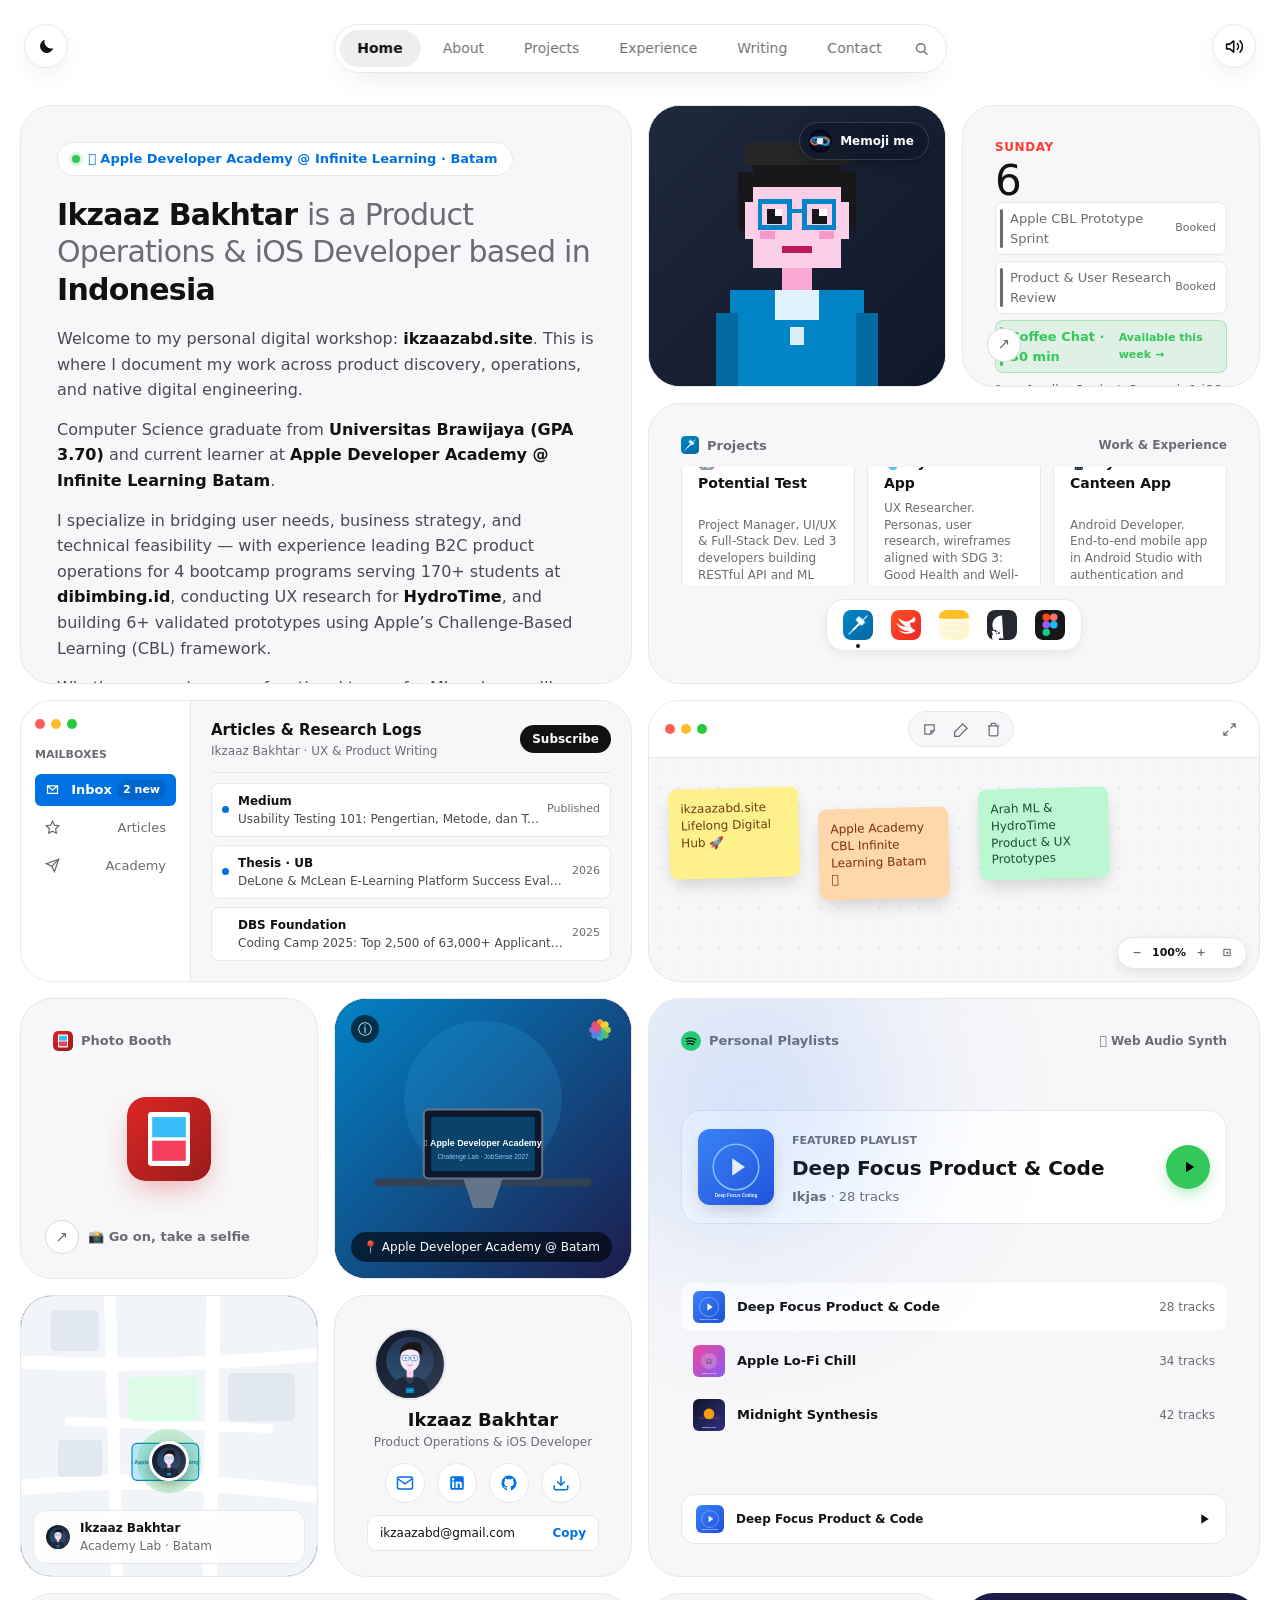
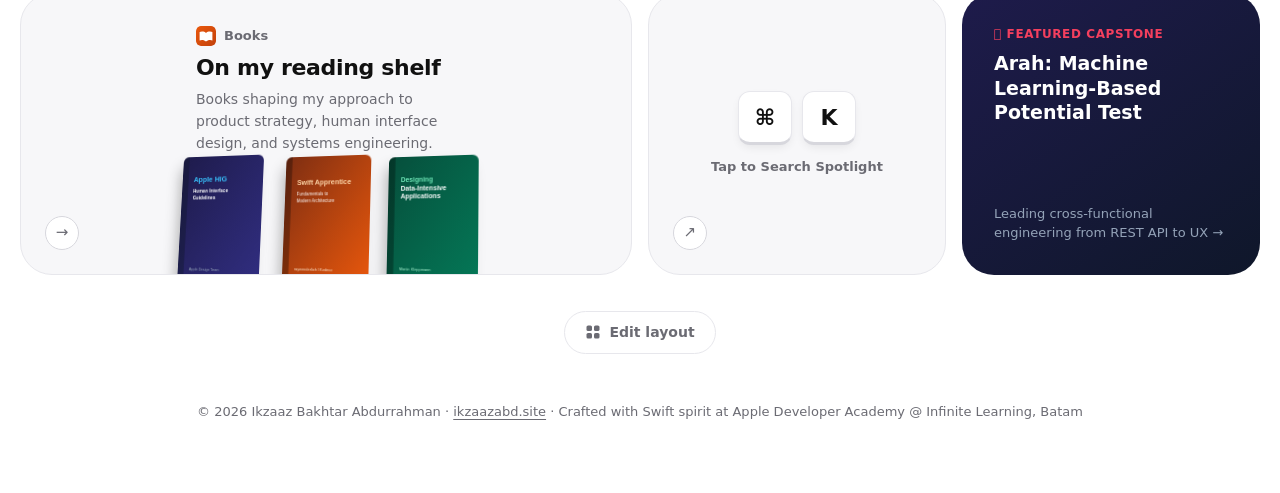
==== index.html @ 5bbe3255 "feat: initial release of ikzaaz personal portfolio website for ikzaazabd.site" ====
<!DOCTYPE html>
<html lang="en">
<head>
  <meta charset="utf-8">
  <meta name="viewport" content="width=device-width, initial-scale=1">
  <title>Ikzaaz Bakhtar Abdurrahman | Product Operations &amp; iOS Developer</title>
  <meta name="description" content="Portfolio of Ikzaaz Bakhtar Abdurrahman — Computer Science graduate (Universitas Brawijaya) and Apple Developer Academy learner. Experienced in product operations, user research, and digital product development.">
  <link rel="canonical" href="https://ikzaazabd.site/">

  <!-- OpenGraph Social Sharing -->
  <meta property="og:site_name" content="Ikzaaz Bakhtar Abdurrahman">
  <meta property="og:title" content="Ikzaaz Bakhtar Abdurrahman | Product Operations &amp; iOS Developer">
  <meta property="og:description" content="Lifelong interactive bento portfolio of Ikzaaz Bakhtar Abdurrahman — Apple Developer Academy learner, product operations, UX research, and digital products.">
  <meta property="og:type" content="website">
  <meta property="og:url" content="https://ikzaazabd.site/">

  <!-- Structured Data / JSON-LD for Google & Search Engines -->
  <script type="application/ld+json">
  {
    "@context": "https://schema.org",
    "@type": "Person",
    "name": "Ikzaaz Bakhtar Abdurrahman",
    "url": "https://ikzaazabd.site/",
    "email": "ikzaazabd@gmail.com",
    "telephone": "+6285292224299",
    "jobTitle": "Product Operations & iOS Developer",
    "alumniOf": "Universitas Brawijaya",
    "worksFor": {
      "@type": "Organization",
      "name": "Apple Developer Academy @ Infinite Learning"
    },
    "sameAs": [
      "https://linkedin.com/in/ikzaaz-abdurrahman",
      "https://github.com/ikzaazabd"
    ]
  }
  </script>

  <!-- Early Theme Init to Prevent Flash -->
  <script>
    try {
      const savedTheme = localStorage.getItem('theme');
      document.documentElement.dataset.theme = savedTheme ||
        (window.matchMedia('(prefers-color-scheme: dark)').matches ? 'dark' : 'light');
    } catch (e) {}
  </script>

  <!-- Favicons -->
  <link rel="icon" type="image/svg+xml" href="./assets/apps/swift.svg">
  <link rel="apple-touch-icon" href="./assets/apps/swift.svg">

  <!-- Stylesheets -->
  <link rel="stylesheet" href="./styles.css">
  <link rel="stylesheet" href="./home.css">
  <link rel="stylesheet" href="./memoji.css">
  <link rel="stylesheet" href="./freeform.css">
  <link rel="stylesheet" href="./photobooth.css">
  <link rel="stylesheet" href="./spotlight.css">
</head>
<body>

  <!-- Floating Navigation Pill -->
  <nav class="nav" aria-label="Main Navigation">
    <a href="#intro" class="nav-link is-active">Home</a>
    <a href="#about" class="nav-link">About</a>
    <a href="#projects" class="nav-link">Projects</a>
    <a href="#experience" class="nav-link">Experience</a>
    <a href="#writing" class="nav-link">Writing</a>
    <a href="#contact" class="nav-link">Contact</a>
    <button class="nav-search" type="button" aria-label="Spotlight Search (⌘K)">
      <svg viewBox="0 0 24 24" aria-hidden="true"><circle cx="10.5" cy="10.5" r="6.5"/><path d="m15.5 15.5 5 5"/></svg>
    </button>
  </nav>

  <!-- Theme Appearance Toggle -->
  <button class="theme-toggle" type="button" aria-label="Toggle dark/light mode">
    <svg class="icon-moon" viewBox="0 0 24 24" aria-hidden="true">
      <path d="M20.5 14.2A8.5 8.5 0 0 1 9.8 3.5a8.5 8.5 0 1 0 10.7 10.7z" fill="currentColor"/>
    </svg>
    <svg class="icon-sun" viewBox="0 0 24 24" aria-hidden="true">
      <circle cx="12" cy="12" r="4.5" fill="currentColor"/>
      <path d="M12 2v2.5M12 19.5V22M2 12h2.5M19.5 12H22M4.9 4.9l1.8 1.8M17.3 17.3l1.8 1.8M4.9 19.1l1.8-1.8M17.3 6.7l1.8-1.8" stroke="currentColor" stroke-width="2" stroke-linecap="round"/>
    </svg>
  </button>

  <!-- Audio Sound Effects Toggle -->
  <button class="sound-toggle" type="button" aria-label="Mute sound effects">
    <svg class="sound-on" viewBox="0 0 24 24" aria-hidden="true">
      <polygon points="11 5 6 9 2 9 2 15 6 15 11 19 11 5"/>
      <path d="M15.54 8.46a5 5 0 0 1 0 7.07"/>
      <path d="M19.07 4.93a10 10 0 0 1 0 14.14"/>
    </svg>
    <svg class="sound-off" viewBox="0 0 24 24" aria-hidden="true">
      <polygon points="11 5 6 9 2 9 2 15 6 15 11 19 11 5"/>
      <line x1="23" y1="9" x2="17" y2="15"/>
      <line x1="17" y1="9" x2="23" y2="15"/>
    </svg>
  </button>

  <!-- Main Page Container -->
  <main class="page">
    <div class="grid">

      <!-- 1. Intro Tile (2x2) -->
      <section class="tile tile--intro" id="intro">
        <div>
          <div class="intro-badge">
            <span class="intro-badge-dot"></span>
             Apple Developer Academy @ Infinite Learning · Batam
          </div>
          <h1 class="intro-title">
            Ikzaaz Bakhtar <span class="muted">is a Product Operations &amp; iOS Developer based in</span> Indonesia
          </h1>
          <div class="intro-body">
            <p>Welcome to my personal digital workshop: <strong>ikzaazabd.site</strong>. This is where I document my work across product discovery, operations, and native digital engineering.</p>
            <p>Computer Science graduate from <strong>Universitas Brawijaya (GPA 3.70)</strong> and current learner at <strong>Apple Developer Academy @ Infinite Learning Batam</strong>.</p>
            <p>I specialize in bridging user needs, business strategy, and technical feasibility — with experience leading B2C product operations for 4 bootcamp programs serving 170+ students at <strong>dibimbing.id</strong>, conducting UX research for <strong>HydroTime</strong>, and building 6+ validated prototypes using Apple’s Challenge-Based Learning (CBL) framework.</p>
            <p>Whether managing cross-functional teams for ML web apps like <strong>Arah</strong>, writing PRDs, or architecting native apps in <strong>Swift</strong> and <strong>Kotlin</strong>, I focus on building products people genuinely love to use.</p>
            <p>This site is inspired by Apple's widget design language. Everything is interactive: test the Photo Booth camera, ask Siri, play the ambient lofi synth, or hit <kbd>⌘K</kbd> to search!</p>
          </div>
        </div>
        <div class="intro-tags">
          <span class="intro-tag">Product Operations</span>
          <span class="intro-tag">User Research</span>
          <span class="intro-tag">Apple CBL Framework</span>
          <span class="intro-tag">Swift &amp; SwiftUI</span>
          <span class="intro-tag">Kotlin &amp; Java</span>
          <span class="intro-tag">PRD &amp; LMS</span>
          <span class="intro-tag">Universitas Brawijaya (3.70)</span>
        </div>
      </section>

      <!-- 2. Avatar / Memoji & Siri Tile (1x1) -->
      <div class="tile tile--avatar" data-look="pixel" id="about">
        <img src="./assets/avatar-pixel.svg" alt="Pixel Art Ikzaaz" class="avatar-layer avatar-pixel">
        <img src="./assets/avatar-photo.svg" alt="Photo Ikzaaz" class="avatar-layer avatar-photo">
        <img src="./assets/avatar-memoji.svg" alt="Memoji Ikzaaz" class="avatar-layer avatar-memoji">

        <!-- Siri Glow Aura & Shimmer Wipe -->
        <div class="siri-glow" aria-hidden="true"></div>
        <div class="siri-shimmer" aria-hidden="true"></div>

        <!-- Siri Typewriter Bar -->
        <div class="siri-bar" aria-hidden="true">
          <span class="siri-field">
            <span class="siri-text"></span>
            <span class="siri-caret"></span>
          </span>
          <span style="font-size:12px;opacity:0.8;"> Intelligence</span>
        </div>

        <!-- Siri Orb Trigger Button -->
        <button class="siri-button" type="button" aria-label="Ask Siri to turn Ikzaaz into a Memoji">
          <svg class="siri-orb" viewBox="0 0 100 100" aria-hidden="true">
            <defs>
              <radialGradient id="siri-bg" cx="50%" cy="50%" r="50%">
                <stop offset="0%" stop-color="#1e1b4b"/>
                <stop offset="100%" stop-color="#020617"/>
              </radialGradient>
              <linearGradient id="siri-c1" x1="0" x2="1"><stop offset="0%" stop-color="#38bdf8"/><stop offset="1%" stop-color="#818cf8"/></linearGradient>
              <linearGradient id="siri-c2" x1="0" x2="1"><stop offset="0%" stop-color="#f43f5e"/><stop offset="1%" stop-color="#fb923c"/></linearGradient>
              <linearGradient id="siri-c3" x1="0" x2="1"><stop offset="0%" stop-color="#10b981"/><stop offset="1%" stop-color="#06b6d4"/></linearGradient>
            </defs>
            <circle cx="50" cy="50" r="48" fill="url(#siri-bg)"/>
            <path d="M10 50 Q 30 20 50 50 T 90 50" stroke="url(#siri-c1)" stroke-width="8" fill="none" opacity="0.8"/>
            <path d="M10 50 Q 30 80 50 50 T 90 50" stroke="url(#siri-c2)" stroke-width="8" fill="none" opacity="0.8"/>
            <path d="M20 50 Q 50 15 80 50 T 20 50" stroke="url(#siri-c3)" stroke-width="6" fill="none" opacity="0.7"/>
            <circle cx="50" cy="50" r="14" fill="#ffffff" opacity="0.85" filter="blur(2px)"/>
          </svg>
          <span class="siri-label">Memoji me</span>
        </button>
      </div>

      <!-- 3. Calendar / Office Hours / Coffee Chat (1x1) -->
      <section class="tile tile--office" aria-label="Office Hours and Mentorship">
        <div class="ch-head">
          <div>
            <p class="ch-weekday">Upcoming</p>
            <p class="ch-date">17</p>
          </div>
          <span class="arrow" aria-hidden="true">↗</span>
        </div>

        <ul class="ch-events">
          <li class="ch-event ch-event--booked">
            <span class="ch-title">Apple CBL Prototype Sprint</span>
            <span class="ch-time">Booked</span>
          </li>
          <li class="ch-event ch-event--booked">
            <span class="ch-title">Product &amp; User Research Review</span>
            <span class="ch-time">Booked</span>
          </li>
          <li class="ch-event ch-event--open">
            <span class="ch-title">Coffee Chat · 30 min</span>
            <span class="ch-time">Available this week →</span>
          </li>
        </ul>

        <p class="ch-foot">1-on-1 calls · Product, Research &amp; iOS Chat</p>

        <!-- Day picker modal -->
        <div class="ch-picker" aria-hidden="true">
          <p class="ch-picker-title">Pick a day for Coffee Chat</p>
          <div class="ch-days-list"></div>
          <button class="ch-picker-close" type="button">Cancel</button>
        </div>
      </section>

      <!-- 4. macOS App Switcher Tile (2x1) -->
      <section class="tile tile--switcher" id="experience" aria-label="Projects and Experience Showcase">
        <div class="sw-top">
          <p class="sw-label">
            <img class="sw-label-icon" src="./assets/apps/xcode.svg" alt="">
            <span class="sw-label-name">Projects</span>
          </p>
          <span style="font-size:12px;color:var(--muted);font-weight:600;">Work &amp; Experience</span>
        </div>

        <div class="sw-cards-container">
          <!-- Projects Panel -->
          <div class="sw-panel is-active" data-app="projects">
            <a class="sw-card" href="https://github.com/ikzaazabd/Arah" target="_blank" rel="noopener">
              <span class="sw-card-title">🤖 Arah: ML Potential Test</span>
              <span class="sw-card-desc">Project Manager, UI/UX &amp; Full-Stack Dev. Led 3 developers building RESTful API and ML model integration.</span>
            </a>
            <div class="sw-card">
              <span class="sw-card-title">💧 HydroTime App</span>
              <span class="sw-card-desc">UX Researcher. Personas, user research, wireframes aligned with SDG 3: Good Health and Well-being (Grade A).</span>
            </div>
            <a class="sw-card" href="https://github.com/ikzaazabd/MyGKM" target="_blank" rel="noopener">
              <span class="sw-card-title">📱 MyGKM Canteen App</span>
              <span class="sw-card-desc">Android Developer. End-to-end mobile app in Android Studio with authentication and payment processing.</span>
            </a>
          </div>

          <!-- Apple Academy Panel -->
          <div class="sw-panel" data-app="academy">
            <div class="sw-card">
              <span class="sw-card-title"> Apple Developer Academy</span>
              <span class="sw-card-desc">Infinite Learning Batam (Feb 2026 - Present). Developed 6+ validated prototypes using Challenge-Based Learning.</span>
            </div>
            <div class="sw-card">
              <span class="sw-card-title">User Discovery &amp; Testing</span>
              <span class="sw-card-desc">Interviewed target users, synthesized research insights, and aligned feasibility with cross-functional teams.</span>
            </div>
          </div>

          <!-- Product Ops Panel -->
          <div class="sw-panel" data-app="product">
            <div class="sw-card">
              <span class="sw-card-title">PT Dibimbing Digital Indonesia</span>
              <span class="sw-card-desc">B2C Product Operations Intern. Supported PRD development, managed end-to-end ops for 4 bootcamps across 170+ students.</span>
            </div>
            <div class="sw-card">
              <span class="sw-card-title">PT Digimarly Solusi Digital</span>
              <span class="sw-card-desc">Content Creator Intern. Created audience-focused video and visual content for 2–4 clients per month.</span>
            </div>
          </div>

          <!-- GitHub Panel -->
          <div class="sw-panel" data-app="github">
            <a class="sw-card" href="https://github.com/ikzaazabd/Arah" target="_blank" rel="noopener">
              <span class="sw-card-title">github.com/ikzaazabd/Arah</span>
              <span class="sw-card-desc">Full-stack web application repository with machine learning integration.</span>
            </a>
            <a class="sw-card" href="https://github.com/ikzaazabd/MyGKM" target="_blank" rel="noopener">
              <span class="sw-card-title">github.com/ikzaazabd/MyGKM</span>
              <span class="sw-card-desc">Android application source code built with Java and Kotlin.</span>
            </a>
          </div>

          <!-- Figma Panel -->
          <div class="sw-panel" data-app="figma">
            <div class="sw-card">
              <span class="sw-card-title">E-Kantin Ordering System</span>
              <span class="sw-card-desc">UI/UX Designer. User-centered Android ordering and payment flow for campus students and vendors (Grade A).</span>
            </div>
            <div class="sw-card">
              <span class="sw-card-title">HydroTime Design System</span>
              <span class="sw-card-desc">Interactive wireframes, user journeys, and component architecture in Figma.</span>
            </div>
          </div>
        </div>

        <!-- macOS Dock -->
        <div class="sw-dock">
          <button type="button" class="sw-app is-active" data-app="projects" aria-label="Projects">
            <img src="./assets/apps/xcode.svg" alt="Projects">
          </button>
          <button type="button" class="sw-app" data-app="academy" aria-label="Apple Academy">
            <img src="./assets/apps/swift.svg" alt="Apple Academy">
          </button>
          <button type="button" class="sw-app" data-app="product" aria-label="Product Operations">
            <img src="./assets/apps/notes.svg" alt="Product Operations">
          </button>
          <button type="button" class="sw-app" data-app="github" aria-label="GitHub">
            <img src="./assets/apps/github.svg" alt="GitHub">
          </button>
          <button type="button" class="sw-app" data-app="figma" aria-label="Figma">
            <img src="./assets/apps/figma.svg" alt="Figma">
          </button>
        </div>
      </section>

      <!-- 5. Apple Mail / Articles & Thesis Tile (2x1) -->
      <section class="tile tile--newsletter" id="writing" aria-label="Articles, Thesis and Publications">
        <div class="ml-sidebar" aria-hidden="true">
          <div class="ml-lights"><span></span><span></span><span></span></div>
          <p class="ml-heading">Mailboxes</p>
          <div class="ml-box is-current">
            <svg viewBox="0 0 24 24" fill="none" stroke="currentColor" stroke-width="2"><path d="M4 6h16v12H4z"/><path d="m4 6 8 7 8-7"/></svg>
            Inbox <span class="ml-count">4</span>
          </div>
          <div class="ml-box">
            <svg viewBox="0 0 24 24" fill="none" stroke="currentColor" stroke-width="2"><polygon points="12 2 15.09 8.26 22 9.27 17 14.14 18.18 21.02 12 17.77 5.82 21.02 7 14.14 2 9.27 8.91 8.26 12 2"/></svg>
            Articles
          </div>
          <div class="ml-box">
            <svg viewBox="0 0 24 24" fill="none" stroke="currentColor" stroke-width="2"><line x1="22" y1="2" x2="11" y2="13"/><polygon points="22 2 15 22 11 13 2 9 22 2"/></svg>
            Academy
          </div>
        </div>

        <div class="ml-main">
          <div class="ml-toolbar">
            <div>
              <p class="ml-title">Articles &amp; Research Logs</p>
              <p class="ml-sub">Ikzaaz Bakhtar · UX &amp; Product Writing</p>
            </div>
            <button class="ml-subscribe" type="button" onclick="alert('Subscribed to Ikzaaz’s DevLogs! Updates will arrive in your inbox.')">Subscribe</button>
          </div>

          <ul class="ml-list">
            <li class="ml-row" data-preview="I explored the fundamentals of usability testing, formative vs summative evaluations, and how early user testing prevents costly product rework. Published on Medium.">
              <span class="ml-dot"></span>
              <div class="ml-info">
                <span class="ml-from">Medium</span>
                <span class="ml-subject">Usability Testing 101: Pengertian, Metode, dan Tahapan</span>
              </div>
              <span class="ml-date">Published</span>
            </li>
            <li class="ml-row" data-preview="Undergraduate Thesis at Universitas Brawijaya (GPA 3.70): Evaluation of the Success of Dibimbing Learning Center E-Learning Platform Using the DeLone and McLean Model.">
              <span class="ml-dot"></span>
              <div class="ml-info">
                <span class="ml-from">Thesis · UB</span>
                <span class="ml-subject">DeLone &amp; McLean E-Learning Platform Success Evaluation</span>
              </div>
              <span class="ml-date">2026</span>
            </li>
            <li class="ml-row is-read" data-preview="Selected as 1 of 2,500 participants from 63,000+ applicants across 374 universities in Indonesia. Completed 910 hours of Front-End and Back-End Web Development with Grade A (Score 91.9/100).">
              <span class="ml-dot"></span>
              <div class="ml-info">
                <span class="ml-from">DBS Foundation</span>
                <span class="ml-subject">Coding Camp 2025: Top 2,500 of 63,000+ Applicants (Grade A)</span>
              </div>
              <span class="ml-date">2025</span>
            </li>
            <li class="ml-row is-read" data-preview="Working with cross-functional teams in Batam to research, design, and develop 6+ digital product prototypes covering problem discovery, ideation, and validation.">
              <span class="ml-dot"></span>
              <div class="ml-info">
                <span class="ml-from">Apple Academy</span>
                <span class="ml-subject">Challenge-Based Learning (CBL) Framework in Practice</span>
              </div>
              <span class="ml-date">Active</span>
            </li>
          </ul>
        </div>
      </section>

      <!-- 6. Apple Freeform Interactive Board (2x1) -->
      <section class="tile tile--freeform" aria-label="Apple Freeform Board">
        <header class="ff-titlebar">
          <div class="ff-lights">
            <span></span><span></span><span></span>
          </div>

          <div class="ff-tools">
            <button class="ff-tool" type="button" data-add="note" title="Add Sticky Note" aria-label="Add Sticky Note">
              <svg viewBox="0 0 24 24"><path d="M4.5 4.5h15v9.5l-5.5 5.5H4.5z"/><path d="M19.5 14H14v5.5"/></svg>
            </button>
            <button class="ff-tool" type="button" data-add="pen" title="Drawing Pen" aria-label="Drawing Pen">
              <svg viewBox="0 0 24 24"><path d="m14 3 7 7-13 13H1v-7L14 3z"/></svg>
            </button>
            <button class="ff-tool" type="button" data-act="reset" title="Clear Canvas" aria-label="Clear Canvas">
              <svg viewBox="0 0 24 24"><path d="M3 6h18M19 6v14a2 2 0 0 1-2 2H7a2 2 0 0 1-2-2V6m3 0V4a2 2 0 0 1 2-2h4a2 2 0 0 1 2 2v2"/></svg>
            </button>
          </div>

          <div class="ff-actions">
            <button class="ff-tool ff-expand" type="button" title="Expand Tile" aria-label="Expand Tile">
              <svg viewBox="0 0 24 24"><path d="M15 3h6v6M9 21H3v-6M21 3l-7 7M3 21l7-7"/></svg>
            </button>
          </div>
        </header>

        <div class="ff-viewport">
          <canvas class="ff-canvas"></canvas>
          <div class="ff-items"></div>

          <div class="ff-zoom-bar">
            <button type="button" data-zoom="out">−</button>
            <span class="ff-zoom-val">100%</span>
            <button type="button" data-zoom="in">+</button>
            <button type="button" data-zoom="fit" title="Zoom Fit">⊡</button>
          </div>
        </div>
      </section>

      <!-- 7. Photo Booth Tile (1x1) -->
      <button class="tile tile--photobooth" type="button" aria-label="Open macOS Photo Booth">
        <span class="tile-app"><img class="tile-app-icon" src="./assets/apps/photobooth.svg" alt="">Photo Booth</span>
        <img class="pb-app-icon" src="./assets/apps/photobooth.svg" alt="Photo Booth App">
        <span class="pb-caption">📸 Go on, take a selfie</span>
        <span class="arrow" aria-hidden="true">↗</span>
      </button>

      <!-- 8. Apple Photos Gallery (1x1) -->
      <section class="tile tile--photos" aria-label="Apple Photos Gallery">
        <div class="ph-slides">
          <figure class="ph-slide is-active" data-device="Apple iPhone 15 Pro" data-lens="Main Camera — 24 mm f/1.78" data-mp="48 MP" data-loc="Apple Developer Academy @ Infinite Learning Batam">
            <img src="./assets/photos/photo-1.svg" alt="Apple Developer Academy Batam Lab">
            <figcaption class="ph-caption">📍 Apple Developer Academy @ Batam</figcaption>
          </figure>
          <figure class="ph-slide" data-device="MacBook Pro" data-lens="Arah Web Stack" data-mp="Full-Stack Dev" data-loc="Capstone Project Development">
            <img src="./assets/photos/photo-2.svg" alt="Arah Capstone Architecture">
            <figcaption class="ph-caption">📍 Arah ML Web App Capstone</figcaption>
          </figure>
          <figure class="ph-slide" data-device="Figma Studio" data-lens="HydroTime App" data-mp="Vector UI" data-loc="User Research &amp; Wireframes">
            <img src="./assets/photos/photo-3.svg" alt="HydroTime UX Prototype">
            <figcaption class="ph-caption">📍 HydroTime Water Drinking UX</figcaption>
          </figure>
          <figure class="ph-slide" data-device="Universitas Brawijaya" data-lens="Faculty of CS" data-mp="GPA 3.70" data-loc="Malang, Indonesia">
            <img src="./assets/photos/photo-4.svg" alt="Universitas Brawijaya CS Lab">
            <figcaption class="ph-caption">📍 Universitas Brawijaya · Malang</figcaption>
          </figure>
        </div>

        <button class="ph-info-btn" type="button" aria-label="View Photo EXIF Details">ⓘ</button>

        <div class="ph-info-panel" aria-hidden="true">
          <p style="font-weight:700;font-size:15px;margin-bottom:4px;">Photo Details</p>
          <p><strong>Subject:</strong> <span class="ph-exif-device">Apple Developer Academy</span></p>
          <p><strong>Camera:</strong> <span class="ph-exif-lens">Apple iPhone 15 Pro</span></p>
          <p><strong>Location:</strong> <span class="ph-exif-loc">Infinite Learning, Batam</span></p>
          <p><strong>Domain:</strong> <span class="ph-exif-mp">ikzaazabd.site</span></p>
          <p style="font-size:11px;opacity:0.6;margin-top:4px;">Tap anywhere to close</p>
        </div>

        <!-- 8-petal Photos App Icon -->
        <svg class="ph-icon" viewBox="0 0 100 100" aria-hidden="true">
          <g>
            <rect x="39" y="14" width="22" height="37" rx="11" fill="#f89c32" transform="rotate(0 50 50)"/>
            <rect x="39" y="14" width="22" height="37" rx="11" fill="#f7d235" transform="rotate(45 50 50)"/>
            <rect x="39" y="14" width="22" height="37" rx="11" fill="#b3d43f" transform="rotate(90 50 50)"/>
            <rect x="39" y="14" width="22" height="37" rx="11" fill="#5dc15b" transform="rotate(135 50 50)"/>
            <rect x="39" y="14" width="22" height="37" rx="11" fill="#3bb3c3" transform="rotate(180 50 50)"/>
            <rect x="39" y="14" width="22" height="37" rx="11" fill="#4f86e3" transform="rotate(225 50 50)"/>
            <rect x="39" y="14" width="22" height="37" rx="11" fill="#9a66d1" transform="rotate(270 50 50)"/>
            <rect x="39" y="14" width="22" height="37" rx="11" fill="#ec4e72" transform="rotate(315 50 50)"/>
          </g>
        </svg>
      </section>

      <!-- 9. Apple Music / Spotify Player (2x2) -->
      <section class="tile tile--spotify" aria-label="Music and Coding Playlists">
        <div class="sp-glow" aria-hidden="true"></div>

        <div class="sp-head">
          <span class="tile-app">
            <svg class="tile-app-icon" viewBox="0 0 24 24"><circle cx="12" cy="12" r="12" fill="#1ed760"/><path d="M6.5 9.3c3.8-1.1 8-.8 11.2 1M7 12.4c3.1-.9 6.6-.6 9.3.9M7.6 15.4c2.5-.7 5.1-.5 7.2.7" stroke="#000" stroke-width="1.6" stroke-linecap="round" fill="none"/></svg>
            Personal Playlists
          </span>
          <span style="font-size:12px;color:var(--muted);font-weight:600;"> Web Audio Synth</span>
        </div>

        <div class="sp-hero">
          <img class="sp-cover" src="./assets/covers/playlist-1.svg" alt="Playlist Cover">
          <div class="sp-hero-text">
            <span class="sp-kicker">Featured Playlist</span>
            <h2 class="sp-title">Deep Focus Product &amp; Code</h2>
            <p class="sp-meta"><strong>ikzaazabd</strong> · 28 tracks</p>
          </div>
          <button class="sp-play-btn" type="button" aria-label="Play Playlist">
            <svg viewBox="0 0 24 24"><path d="M8 5v14l11-7z"/></svg>
          </button>
        </div>

        <ul class="sp-list">
          <li class="sp-row is-active" data-color="#3b82f6" data-detail="28 tracks">
            <img src="./assets/covers/playlist-1.svg" alt="">
            <span class="sp-row-title">Deep Focus Product &amp; Code</span>
            <span class="sp-row-count">28 tracks</span>
          </li>
          <li class="sp-row" data-color="#ec4899" data-detail="34 tracks">
            <img src="./assets/covers/playlist-2.svg" alt="">
            <span class="sp-row-title">Apple Lo-Fi Chill</span>
            <span class="sp-row-count">34 tracks</span>
          </li>
          <li class="sp-row" data-color="#8b5cf6" data-detail="42 tracks">
            <img src="./assets/covers/playlist-3.svg" alt="">
            <span class="sp-row-title">Midnight Synthesis</span>
            <span class="sp-row-count">42 tracks</span>
          </li>
        </ul>

        <!-- Mini player bar -->
        <div class="sp-player">
          <img class="sp-player-cover" src="./assets/covers/playlist-1.svg" alt="">
          <div class="sp-player-info">
            <span class="sp-player-title">Deep Focus Product &amp; Code</span>
          </div>
          <div class="sp-controls">
            <button class="sp-player-play" type="button" aria-label="Play/Pause">
              <svg viewBox="0 0 24 24"><path d="M8 5v14l11-7z"/></svg>
            </button>
          </div>
        </div>
      </section>

      <!-- 10. Apple Find My Tile (1x1) -->
      <section class="tile tile--findmy" aria-label="Find My Campus Tracker">
        <img class="fm-map fm-map--light" src="./assets/map/map-light.svg" alt="Infinite Learning Batam Map Light">
        <img class="fm-map fm-map--dark" src="./assets/map/map-dark.svg" alt="Infinite Learning Batam Map Dark">

        <!-- Pulsing avatar pin -->
        <div class="fm-person" aria-hidden="true">
          <span class="fm-halo"></span>
          <span class="fm-pin"><img src="./assets/avatar-photo.svg" alt="Pin"></span>
        </div>

        <div class="fm-card">
          <img class="fm-card-avatar" src="./assets/avatar-photo.svg" alt="Ikzaaz">
          <div>
            <p><strong>Ikzaaz Bakhtar</strong></p>
            <p class="fm-status"><span class="fm-street">Infinite Learning</span> · Batam</p>
          </div>
        </div>
      </section>

      <!-- 11. Apple Contacts Card (1x1) -->
      <section class="tile tile--contact" id="contact" aria-label="Contact Card">
        <div>
          <div class="ct-avatar">
            <img src="./assets/avatar-photo.svg" alt="Ikzaaz Bakhtar Abdurrahman">
          </div>
          <h2 class="ct-name">Ikzaaz Bakhtar</h2>
          <p class="ct-title">Product Operations &amp; iOS Developer</p>
        </div>

        <div class="ct-actions">
          <a class="ct-action-btn" href="mailto:ikzaazabd@gmail.com?subject=Hello%20via%20ikzaazabd.site" title="Email Ikzaaz" aria-label="Email Ikzaaz">
            <svg viewBox="0 0 24 24" fill="none" stroke="currentColor" stroke-width="2"><path d="M4 4h16c1.1 0 2 .9 2 2v12c0 1.1-.9 2-2 2H4c-1.1 0-2-.9-2-2V6c0-1.1.9-2 2-2z"/><polyline points="22,6 12,13 2,6"/></svg>
          </a>
          <a class="ct-action-btn" href="https://linkedin.com/in/ikzaaz-abdurrahman" target="_blank" rel="noopener" title="LinkedIn" aria-label="LinkedIn">
            <svg viewBox="0 0 24 24" fill="currentColor"><path d="M19 3a2 2 0 0 1 2 2v14a2 2 0 0 1-2 2H5a2 2 0 0 1-2-2V5a2 2 0 0 1 2-2h14m-.5 15.5v-5.3a3.26 3.26 0 0 0-3.26-3.26c-.85 0-1.84.52-2.28 1.3v-1.11h-2.79v8.37h2.79v-4.93c0-.77.62-1.4 1.39-1.4a1.4 1.4 0 0 1 1.4 1.4v4.93h2.75M6.88 8.56a1.68 1.68 0 0 0 1.68-1.68c0-.93-.75-1.69-1.68-1.69a1.69 1.69 0 0 0-1.69 1.69c0 .93.76 1.68 1.69 1.68m1.39 9.94v-8.37H5.5v8.37h2.77z"/></svg>
          </a>
          <a class="ct-action-btn" href="https://github.com/ikzaazabd" target="_blank" rel="noopener" title="GitHub" aria-label="GitHub">
            <svg viewBox="0 0 24 24" fill="currentColor"><path d="M12 2A10 10 0 0 0 2 12c0 4.42 2.87 8.17 6.84 9.5.5.08.66-.23.66-.5v-1.69c-2.77.6-3.36-1.34-3.36-1.34-.46-1.16-1.11-1.47-1.11-1.47-.91-.62.07-.6.07-.6 1 .07 1.53 1.03 1.53 1.03.87 1.52 2.34 1.07 2.91.83.1-.65.35-1.09.63-1.34-2.22-.25-4.55-1.11-4.55-4.92 0-1.11.38-2 1.03-2.71-.1-.25-.45-1.29.1-2.64 0 0 .84-.27 2.75 1.02.79-.22 1.65-.33 2.5-.33.85 0 1.71.11 2.5.33 1.91-1.29 2.75-1.02 2.75-1.02.55 1.35.2 2.39.1 2.64.65.71 1.03 1.6 1.03 2.71 0 3.82-2.34 4.66-4.57 4.91.36.31.69.92.69 1.85V21c0 .27.16.59.67.5C19.14 20.16 22 16.42 22 12A10 10 0 0 0 12 2z"/></svg>
          </a>
          <a class="ct-action-btn" href="./assets/ikjas.vcf" download="Ikzaaz-Bakhtar.vcf" title="Download vCard" aria-label="Download vCard">
            <svg viewBox="0 0 24 24" fill="none" stroke="currentColor" stroke-width="2"><path d="M21 15v4a2 2 0 0 1-2 2H5a2 2 0 0 1-2-2v-4"/><polyline points="7 10 12 15 17 10"/><line x1="12" y1="15" x2="12" y2="3"/></svg>
          </a>
        </div>

        <div class="ct-copy-box">
          <span class="ct-copy-val">ikzaazabd@gmail.com</span>
          <span class="ct-status" style="font-weight:600;color:var(--apple-blue);">Copy</span>
        </div>
      </section>

      <!-- 12. Apple Books Shelf Tile (2x1) -->
      <a class="tile tile--books" href="#writing">
        <div class="bk-text">
          <span class="tile-app"><img class="tile-app-icon" src="./assets/apps/books.svg" alt="">Books</span>
          <h2 class="tile-heading" style="margin: 8px 0;">On my reading shelf</h2>
          <p class="small">Books shaping my approach to product strategy, human interface design, and systems engineering.</p>
        </div>
        <div class="bk-shelf" aria-hidden="true">
          <div class="bk-cover"><img src="./assets/books/book-1.svg" alt="Apple HIG"></div>
          <div class="bk-cover"><img src="./assets/books/book-2.svg" alt="Swift Apprentice"></div>
          <div class="bk-cover"><img src="./assets/books/book-3.svg" alt="Data-Intensive Apps"></div>
        </div>
        <span class="arrow" aria-hidden="true">→</span>
      </a>

      <!-- 13. Spotlight Shortcut Tile (1x1) -->
      <button class="tile tile--shortcut" type="button" aria-label="Spotlight Search Shortcut">
        <div class="kc-keys" aria-hidden="true">
          <div class="kc-key">⌘</div>
          <div class="kc-key">K</div>
        </div>
        <span class="kc-label">Tap to Search Spotlight</span>
        <span class="arrow" aria-hidden="true">↗</span>
      </button>

      <!-- 14. Apple News / Featured Story (1x1) -->
      <a class="tile tile--news" id="projects" href="https://github.com/ikzaazabd/Arah" target="_blank" rel="noopener" aria-label="Featured Story: Arah ML Capstone">
        <div>
          <span class="nw-badge"> Featured Capstone</span>
          <h2 class="nw-title">Arah: Machine Learning-Based Potential Test</h2>
        </div>
        <p class="nw-read">Leading cross-functional engineering from REST API to UX →</p>
      </a>

    </div>

    <!-- Rearrange Layout Controls -->
    <div class="ra-controls">
      <button class="ra-edit-btn" type="button">
        <svg viewBox="0 0 16 16" aria-hidden="true"><rect x="1.5" y="1.5" width="5.5" height="5.5" rx="1.6"/><rect x="9" y="1.5" width="5.5" height="5.5" rx="1.6"/><rect x="1.5" y="9" width="5.5" height="5.5" rx="1.6"/><rect x="9" y="9" width="5.5" height="5.5" rx="1.6"/></svg>
        Edit layout
      </button>
    </div>

    <!-- Floating Done & Reset Bar -->
    <div class="ra-bar" hidden>
      <button class="ra-btn ra-reset-btn" type="button">Reset</button>
      <button class="ra-btn ra-done-btn" type="button">Done</button>
    </div>

    <!-- Footer -->
    <footer class="footer">
      © 2026 Ikzaaz Bakhtar Abdurrahman · <a href="https://ikzaazabd.site" style="text-decoration: underline; text-underline-offset: 3px;">ikzaazabd.site</a> · Crafted with Swift spirit at Apple Developer Academy @ Infinite Learning, Batam
    </footer>
  </main>

  <!-- Photo Booth Window Dialog -->
  <dialog class="pb-window" aria-label="macOS Photo Booth">
    <div class="pb-titlebar">
      <div class="pb-lights">
        <button class="pb-light pb-light--close" type="button" aria-label="Close"></button>
        <span class="pb-light pb-light--min"></span>
        <span class="pb-light pb-light--max"></span>
      </div>
      <span class="pb-title">Photo Booth</span>
      <div style="width: 40px;"></div>
    </div>

    <div class="pb-stage">
      <video class="pb-video" playsinline muted></video>
      <canvas class="pb-canvas"></canvas>
      <div class="pb-flash" aria-hidden="true"></div>
      <div class="pb-countdown" hidden>3</div>

      <div class="pb-message">
        <p class="pb-message-title">Live Camera Stream</p>
        <p class="pb-message-body">Click below to enable webcam preview or enjoy the virtual camera stream.</p>
        <button class="pb-start-cam-btn" type="button">Start Camera</button>
      </div>
    </div>

    <div class="pb-toolbar">
      <button class="pb-effects-btn" type="button">Effect: Normal</button>
      <button class="pb-shutter" type="button" aria-label="Snap Photo"></button>
      <div style="width: 80px;"></div>
    </div>

    <div class="pb-tray">
      <p class="pb-tray-empty">Your photos will appear here. Click to download.</p>
    </div>
  </dialog>

  <!-- Spotlight Search Overlay Modal -->
  <div class="sl-overlay" aria-hidden="true">
    <div class="sl-window">
      <div class="sl-bar">
        <svg viewBox="0 0 24 24"><circle cx="10.5" cy="10.5" r="6.5" fill="none" stroke="currentColor" stroke-width="2.5"/><path d="m15.5 15.5 5 5" stroke="currentColor" stroke-width="2.5"/></svg>
        <input class="sl-input" type="text" placeholder="Search projects, stack, books, or actions (e.g. 42 * 7)..." autocomplete="off" spellcheck="false">
      </div>
      <div class="sl-results"></div>
      <div class="sl-footer">
        <div class="sl-keys">
          <span class="sl-key-item"><span class="sl-key">↑</span><span class="sl-key">↓</span> Navigate</span>
          <span class="sl-key-item"><span class="sl-key">↵</span> Select</span>
          <span class="sl-key-item"><span class="sl-key">esc</span> Close</span>
        </div>
        <span>Spotlight</span>
      </div>
    </div>
  </div>

  <!-- macOS iMessage Notification Toast Banner -->
  <aside class="im-toast" hidden aria-label="New Message from Ikzaaz">
    <div class="im-header">
      <div class="im-sender">
        <div class="im-avatar">
          <img src="./assets/avatar-photo.svg" alt="Ikzaaz">
          <span class="im-badge"></span>
        </div>
        <span class="im-name">Ikzaaz Bakhtar</span>
        <span class="im-time">now</span>
      </div>
      <button class="im-close" type="button" aria-label="Close notification">×</button>
    </div>
    <p class="im-body">Hey there! Welcome to my lifelong portfolio on ikzaazabd.site 👋 Feel free to test the interactive widgets or say hi!</p>
    <div class="im-actions">
      <button class="im-reply-btn" type="button">Reply</button>
    </div>
    <form class="im-compose" hidden>
      <input class="im-input" type="text" placeholder="Type a reply to Ikzaaz..." aria-label="Reply to Ikzaaz">
      <button class="im-send-btn" type="submit">Send</button>
    </form>
  </aside>

  <!-- Bootstrap Main Script -->
  <script type="module" src="./js/main.js"></script>
</body>
</html>
---- styles.css ----
/* ==========================================================
   Design Tokens & Typography
   Inspired by Apple HIG & samdickie.me
   ========================================================== */
:root {
  color-scheme: light;
  --bg: #ffffff;
  --tile: #f7f7f9;
  --text: #111111;
  --muted: #6b6b73;
  --body-text: #4a4a52;
  --line: #e7e7ec;
  --outline: #d7d7dd;
  --card: #ffffff;
  --on-text: #ffffff;
  --glass: rgba(255, 255, 255, 0.82);
  --glass-active: #eeeef1;
  --shadow: rgba(0, 0, 0, 0.08);
  --hover-ring: rgba(0, 0, 0, 0.06);
  --accent: #0071e3;
  
  /* Apple System Colors */
  --apple-blue: #0071e3;
  --apple-orange: #ff9500;
  --apple-teal: #30b0c7;
  --apple-green: #34c759;
  --apple-purple: #af52de;
  --apple-pink: #ff2d55;
  --apple-red: #ff3b30;
  
  --radius: 32px;
  --tile-pad: 32px;
  --gap: 16px;
  --font: -apple-system, BlinkMacSystemFont, "SF Pro Display", "SF Pro Text", "Inter", system-ui, sans-serif;
  --font-mono: "SF Mono", Menlo, Consolas, monospace;
}

:root[data-theme="dark"] {
  color-scheme: dark;
  --bg: #0e0e10;
  --tile: #1a1a1d;
  --text: #f2f2f4;
  --muted: #9d9da6;
  --body-text: #c6c6ce;
  --line: #2e2e33;
  --outline: #3a3a41;
  --card: #26262b;
  --on-text: #0e0e10;
  --glass: rgba(34, 34, 38, 0.85);
  --glass-active: #34343a;
  --shadow: rgba(0, 0, 0, 0.45);
  --hover-ring: rgba(255, 255, 255, 0.12);
  --accent: #2997ff;
}

/* View transitions */
::view-transition-old(root),
::view-transition-new(root) {
  animation-duration: 0.35s;
}

*, *::before, *::after {
  box-sizing: border-box;
  margin: 0;
  padding: 0;
}

html {
  scroll-behavior: smooth;
  text-size-adjust: 100%;
}

body {
  background: var(--bg);
  color: var(--text);
  font-family: var(--font);
  font-size: 16px;
  line-height: 1.5;
  -webkit-font-smoothing: antialiased;
  -moz-osx-font-smoothing: grayscale;
  overflow-x: hidden;
  transition: background-color 0.3s ease, color 0.3s ease;
}

a {
  color: inherit;
  text-decoration: none;
}

button {
  font: inherit;
  color: inherit;
  background: none;
  border: none;
  cursor: pointer;
}

img, svg {
  display: block;
  max-width: 100%;
}

ul {
  list-style: none;
}

.sr-only {
  position: absolute;
  width: 1px;
  height: 1px;
  padding: 0;
  margin: -1px;
  overflow: hidden;
  clip: rect(0, 0, 0, 0);
  white-space: nowrap;
  border: 0;
}

/* ==========================================================
   Floating Navigation Pill
   ========================================================== */
.nav {
  position: fixed;
  top: 24px;
  left: 50%;
  transform: translateX(-50%);
  z-index: 100;
  display: flex;
  align-items: center;
  gap: 4px;
  padding: 5px;
  background: var(--glass);
  backdrop-filter: blur(16px);
  -webkit-backdrop-filter: blur(16px);
  border: 1px solid var(--line);
  border-radius: 999px;
  box-shadow: 0 12px 30px -8px var(--shadow);
  transition: background 0.3s, border-color 0.3s;
}

.nav-link {
  display: flex;
  align-items: center;
  gap: 6px;
  padding: 8px 18px;
  border-radius: 999px;
  font-size: 14px;
  font-weight: 500;
  color: var(--muted);
  transition: color 0.2s, background-color 0.2s;
  white-space: nowrap;
}

.nav-link:hover {
  color: var(--text);
}

.nav-link.is-active {
  background: var(--glass-active);
  color: var(--text);
  font-weight: 600;
}

.nav-search {
  display: flex;
  align-items: center;
  justify-content: center;
  width: 34px;
  height: 34px;
  border-radius: 50%;
  color: var(--muted);
  transition: color 0.2s, background-color 0.2s;
  margin-right: 2px;
}

.nav-search:hover {
  color: var(--text);
  background: var(--glass-active);
}

.nav-search svg {
  width: 16px;
  height: 16px;
  stroke: currentColor;
  stroke-width: 2.2;
  fill: none;
}

/* ==========================================================
   Theme Switcher Button
   ========================================================== */
.theme-toggle {
  position: fixed;
  top: 24px;
  left: 24px;
  z-index: 100;
  width: 44px;
  height: 44px;
  display: grid;
  place-items: center;
  border: 1px solid var(--line);
  border-radius: 50%;
  background: var(--glass);
  backdrop-filter: blur(16px);
  -webkit-backdrop-filter: blur(16px);
  box-shadow: 0 8px 24px -4px var(--shadow);
  color: var(--text);
  cursor: pointer;
  transition: transform 0.25s ease, background 0.3s, border-color 0.3s;
}

.theme-toggle:hover {
  transform: rotate(-15deg) scale(1.05);
}

.theme-toggle:focus-visible {
  outline: 2px solid var(--accent);
  outline-offset: 2px;
}

.theme-toggle svg {
  width: 19px;
  height: 19px;
}

.icon-sun,
:root[data-theme="dark"] .icon-moon {
  display: none;
}

:root[data-theme="dark"] .icon-sun {
  display: block;
}

/* Audio Sound Effects Button */
.sound-toggle {
  position: fixed;
  top: 24px;
  right: 24px;
  z-index: 100;
  width: 44px;
  height: 44px;
  display: grid;
  place-items: center;
  border: 1px solid var(--line);
  border-radius: 50%;
  background: var(--glass);
  backdrop-filter: blur(16px);
  -webkit-backdrop-filter: blur(16px);
  box-shadow: 0 8px 24px -4px var(--shadow);
  color: var(--text);
  cursor: pointer;
  transition: transform 0.25s ease, background 0.3s, border-color 0.3s;
}

.sound-toggle:hover {
  transform: scale(1.08);
}

.sound-toggle svg {
  width: 19px;
  height: 19px;
  fill: none;
  stroke: currentColor;
  stroke-width: 2;
  stroke-linecap: round;
  stroke-linejoin: round;
}

.sound-toggle.is-muted .sound-on,
.sound-toggle:not(.is-muted) .sound-off {
  display: none;
}

/* ==========================================================
   Page & Bento Grid Container
   ========================================================== */
.page {
  max-width: 1360px;
  margin: 0 auto;
  padding: 105px 20px 48px;
}

.grid {
  display: grid;
  grid-template-columns: repeat(4, 1fr);
  grid-auto-rows: clamp(260px, 22vw, 320px);
  grid-auto-flow: dense;
  gap: var(--gap);
  position: relative;
}

/* Base Tile */
.tile {
  position: relative;
  display: flex;
  flex-direction: column;
  padding: var(--tile-pad);
  background: var(--tile);
  border: 1px solid var(--line);
  border-radius: var(--radius);
  overflow: hidden;
  transition: transform 0.3s cubic-bezier(0.16, 1, 0.3, 1), box-shadow 0.3s cubic-bezier(0.16, 1, 0.3, 1), border-color 0.3s;
}

.tile:hover {
  box-shadow: 0 16px 36px -12px var(--shadow);
}

a.tile {
  cursor: pointer;
}

a.tile:hover {
  transform: translateY(-4px);
  box-shadow: 0 20px 40px -12px var(--shadow);
}

/* Common Widget Arrow */
.arrow {
  position: absolute;
  left: 24px;
  bottom: 24px;
  width: 34px;
  height: 34px;
  display: grid;
  place-items: center;
  border: 1.5px solid var(--outline);
  border-radius: 50%;
  font-size: 15px;
  color: var(--muted);
  background: var(--card);
  transition: background 0.2s, color 0.2s, border-color 0.2s, transform 0.2s;
  z-index: 2;
}

a.tile:hover .arrow,
.tile:hover .arrow {
  background: var(--text);
  color: var(--on-text);
  border-color: var(--text);
  transform: scale(1.05);
}

/* App Header Row */
.tile-app {
  display: flex;
  align-items: center;
  gap: 8px;
  font-size: 13px;
  font-weight: 600;
  line-height: 20px;
  color: var(--muted);
}

.tile-app-icon {
  width: 20px;
  height: 20px;
  border-radius: 5px;
  flex-shrink: 0;
}

.tile-heading {
  font-size: 22px;
  font-weight: 600;
  line-height: 1.25;
  letter-spacing: -0.015em;
  color: var(--text);
}

.small {
  font-size: 14px;
  color: var(--muted);
  line-height: 1.55;
}

.muted {
  color: var(--muted);
  font-weight: 400;
}

/* Footer */
.footer {
  text-align: center;
  padding: 48px 0 24px;
  font-size: 13px;
  color: var(--muted);
}

/* Responsive adjustments */
@media (max-width: 1080px) {
  .grid {
    grid-template-columns: repeat(2, 1fr);
    grid-auto-rows: clamp(240px, 32vw, 320px);
  }
  .tile--intro {
    grid-column: span 2;
    grid-row: span 2;
  }
}

@media (max-width: 680px) {
  .page {
    padding: 95px 14px 40px;
  }
  .grid {
    grid-template-columns: 1fr;
    grid-auto-rows: auto;
  }
  .tile {
    min-height: 260px;
  }
  .tile--intro,
  .tile--newsletter,
  .tile--freeform,
  .tile--switcher,
  .tile--spotify,
  .tile--books {
    grid-column: span 1 !important;
  }
  .nav {
    top: auto;
    bottom: 20px;
    max-width: 90vw;
    overflow-x: auto;
  }
  .theme-toggle {
    top: 16px;
    left: 16px;
  }
  .sound-toggle {
    top: 16px;
    right: 16px;
  }
}

/* ==========================================================
   macOS iMessage Notification Toast
   ========================================================== */
.im-toast {
  position: fixed;
  top: 24px;
  right: 24px;
  z-index: 200;
  width: 340px;
  background: var(--glass);
  backdrop-filter: blur(20px);
  -webkit-backdrop-filter: blur(20px);
  border: 1px solid var(--line);
  border-radius: 18px;
  box-shadow: 0 16px 36px -6px var(--shadow);
  padding: 14px 16px;
  transform: translateX(380px);
  transition: transform 0.4s cubic-bezier(0.16, 1, 0.3, 1), opacity 0.3s;
  opacity: 0;
}

.im-toast[hidden] {
  display: none;
}

.im-toast.is-in {
  transform: translateX(0);
  opacity: 1;
}

.im-toast.is-out {
  transform: translateX(380px);
  opacity: 0;
}

.im-header {
  display: flex;
  align-items: center;
  justify-content: space-between;
  margin-bottom: 8px;
}

.im-sender {
  display: flex;
  align-items: center;
  gap: 8px;
}

.im-avatar {
  position: relative;
  width: 28px;
  height: 28px;
}

.im-avatar img {
  width: 100%;
  height: 100%;
  border-radius: 50%;
  object-fit: cover;
}

.im-badge {
  position: absolute;
  bottom: -2px;
  right: -2px;
  width: 12px;
  height: 12px;
  border-radius: 50%;
  background: #34c759;
  border: 2px solid #fff;
}

.im-name {
  font-size: 13px;
  font-weight: 700;
}

.im-time {
  font-size: 11px;
  color: var(--muted);
  margin-left: 6px;
}

.im-close {
  width: 20px;
  height: 20px;
  display: grid;
  place-items: center;
  border-radius: 50%;
  color: var(--muted);
  font-size: 14px;
}

.im-close:hover {
  background: var(--glass-active);
  color: var(--text);
}

.im-body {
  font-size: 13px;
  color: var(--body-text);
  line-height: 1.45;
}

.im-actions {
  display: flex;
  justify-content: flex-end;
  gap: 8px;
  margin-top: 10px;
}

.im-reply-btn {
  font-size: 12px;
  font-weight: 600;
  color: var(--apple-blue);
  padding: 4px 10px;
  border-radius: 6px;
}

.im-reply-btn:hover {
  background: rgba(0, 113, 227, 0.1);
}

.im-compose {
  display: flex;
  gap: 6px;
  margin-top: 10px;
  padding-top: 10px;
  border-top: 1px solid var(--line);
}

.im-input {
  flex: 1;
  background: var(--card);
  border: 1px solid var(--line);
  border-radius: 8px;
  padding: 6px 10px;
  font-size: 12px;
  color: var(--text);
  outline: none;
}

.im-input:focus {
  border-color: var(--apple-blue);
}

.im-send-btn {
  padding: 6px 12px;
  border-radius: 8px;
  background: var(--apple-blue);
  color: #fff;
  font-size: 12px;
  font-weight: 600;
}
---- home.css ----
/* ==========================================================
   Home Bento Grid Tiles & Apple Widgets Styling
   ========================================================== */

/* Tile Spans */
.tile--intro {
  grid-column: span 2;
  grid-row: span 2;
}

.tile--switcher,
.tile--newsletter,
.tile--freeform,
.tile--books {
  grid-column: span 2;
}

.tile--spotify {
  grid-column: span 2;
  grid-row: span 2;
}

/* ==========================================================
   1. Intro Tile (2x2)
   ========================================================== */
.tile--intro {
  display: flex;
  flex-direction: column;
  justify-content: space-between;
  padding: 36px;
  background: var(--tile);
}

.intro-badge {
  display: inline-flex;
  align-items: center;
  gap: 8px;
  padding: 6px 14px;
  border-radius: 999px;
  background: var(--card);
  border: 1px solid var(--line);
  font-size: 13px;
  font-weight: 600;
  color: var(--apple-blue);
  width: fit-content;
  margin-bottom: 20px;
}

.intro-badge-dot {
  width: 8px;
  height: 8px;
  border-radius: 50%;
  background: var(--apple-green);
  box-shadow: 0 0 0 3px rgba(52, 199, 89, 0.2);
  animation: pulse-dot 2s infinite ease-in-out;
}

@keyframes pulse-dot {
  0%, 100% { transform: scale(1); opacity: 1; }
  50% { transform: scale(1.2); opacity: 0.7; }
}

.intro-title {
  font-size: 30px;
  font-weight: 700;
  letter-spacing: -0.025em;
  line-height: 1.25;
  color: var(--text);
  margin-bottom: 18px;
}

.intro-body {
  display: grid;
  gap: 14px;
  color: var(--body-text);
  font-size: 16px;
  line-height: 1.6;
}

.intro-body strong {
  color: var(--text);
  font-weight: 600;
}

.intro-tags {
  display: flex;
  flex-wrap: wrap;
  gap: 8px;
  margin-top: 24px;
}

.intro-tag {
  padding: 6px 12px;
  border-radius: 8px;
  background: var(--card);
  border: 1px solid var(--line);
  font-size: 12px;
  font-weight: 500;
  color: var(--muted);
}

/* ==========================================================
   2. Avatar / Siri & Memoji Tile (1x1)
   ========================================================== */
.tile--avatar {
  padding: 0;
  position: relative;
  background: #111827;
  display: flex;
  align-items: center;
  justify-content: center;
  overflow: hidden;
}

.avatar-layer {
  position: absolute;
  inset: 0;
  width: 100%;
  height: 100%;
  object-fit: cover;
  transition: opacity 0.4s ease, transform 0.4s ease, filter 0.4s ease;
}

.avatar-pixel {
  z-index: 1;
}

.avatar-photo {
  z-index: 2;
  opacity: 0;
  filter: blur(8px);
  transform: scale(1.06);
}

.avatar-memoji {
  z-index: 3;
  opacity: 0;
  transform: scale(0.95);
}

/* Hover reveal real photo */
@media (hover: hover) {
  .tile--avatar[data-look="pixel"]:hover .avatar-photo {
    opacity: 1;
    filter: blur(0);
    transform: scale(1);
  }
}

.tile--avatar[data-look="memoji"] .avatar-memoji {
  opacity: 1;
  transform: scale(1);
}

/* ==========================================================
   3. Calendar / Office Hours Tile (1x1)
   ========================================================== */
.tile--office {
  display: flex;
  flex-direction: column;
  justify-content: space-between;
  cursor: pointer;
  background: var(--tile);
  transition: transform 0.3s ease, box-shadow 0.3s ease;
}

.tile--office:hover {
  transform: translateY(-4px);
}

.ch-head {
  display: flex;
  justify-content: space-between;
  align-items: flex-start;
}

.ch-weekday {
  font-size: 12px;
  font-weight: 700;
  letter-spacing: 0.05em;
  text-transform: uppercase;
  color: var(--apple-red);
}

.ch-date {
  font-size: 42px;
  font-weight: 500;
  letter-spacing: -0.03em;
  line-height: 1;
  margin-top: 4px;
}

.ch-events {
  display: grid;
  gap: 6px;
  margin-top: auto;
  margin-bottom: 8px;
}

.ch-event {
  display: flex;
  justify-content: space-between;
  align-items: center;
  padding: 6px 10px 6px 14px;
  border-radius: 8px;
  position: relative;
  font-size: 13px;
  background: var(--card);
  border: 1px solid var(--line);
}

.ch-event::before {
  content: "";
  position: absolute;
  left: 4px;
  top: 6px;
  bottom: 6px;
  width: 3px;
  border-radius: 2px;
  background: var(--muted);
}

.ch-event--booked .ch-title {
  color: var(--muted);
}

.ch-event--booked .ch-time {
  font-size: 11px;
  color: var(--muted);
}

.ch-event--open {
  background: rgba(52, 199, 89, 0.12);
  border-color: rgba(52, 199, 89, 0.3);
}

.ch-event--open::before {
  background: var(--apple-green);
}

.ch-event--open .ch-title {
  font-weight: 600;
  color: var(--apple-green);
}

.ch-event--open .ch-time {
  font-size: 11px;
  font-weight: 600;
  color: var(--apple-green);
}

.ch-foot {
  font-size: 12px;
  color: var(--muted);
}

/* Day picker popover */
.ch-picker {
  display: none;
  position: absolute;
  inset: 0;
  background: var(--tile);
  border-radius: var(--radius);
  padding: 24px;
  flex-direction: column;
  justify-content: space-between;
  z-index: 10;
  animation: fade-in 0.2s ease;
}

.ch-picker.is-open {
  display: flex;
}

.ch-picker-title {
  font-size: 15px;
  font-weight: 600;
}

.ch-days-list {
  display: grid;
  gap: 8px;
}

.ch-day-btn {
  display: flex;
  justify-content: space-between;
  align-items: center;
  padding: 10px 14px;
  border-radius: 10px;
  background: var(--card);
  border: 1px solid var(--line);
  font-size: 13px;
  font-weight: 500;
  transition: background 0.2s, border-color 0.2s;
}

.ch-day-btn:hover {
  background: var(--apple-blue);
  color: #fff;
  border-color: var(--apple-blue);
}

.ch-picker-close {
  align-self: center;
  font-size: 12px;
  color: var(--muted);
  padding: 4px 8px;
}

@keyframes fade-in {
  from { opacity: 0; transform: scale(0.96); }
  to { opacity: 1; transform: scale(1); }
}

/* ==========================================================
   4. macOS App Switcher Tile (2x1)
   ========================================================== */
.tile--switcher {
  display: flex;
  flex-direction: column;
  justify-content: space-between;
  background: var(--tile);
  position: relative;
  overflow: hidden;
}

.sw-top {
  display: flex;
  align-items: center;
  justify-content: space-between;
  margin-bottom: 12px;
}

.sw-label {
  display: flex;
  align-items: center;
  gap: 8px;
  font-size: 13px;
  font-weight: 600;
  color: var(--muted);
}

.sw-label-icon {
  width: 18px;
  height: 18px;
  border-radius: 4px;
}

.sw-cards-container {
  flex: 1;
  display: flex;
  align-items: center;
  position: relative;
  overflow-x: auto;
  scrollbar-width: none;
}

.sw-cards-container::-webkit-scrollbar {
  display: none;
}

.sw-panel {
  display: none;
  gap: 12px;
  width: 100%;
}

.sw-panel.is-active {
  display: flex;
  animation: sw-slide 0.25s cubic-bezier(0.16, 1, 0.3, 1);
}

@keyframes sw-slide {
  from { opacity: 0; transform: translateY(8px); }
  to { opacity: 1; transform: translateY(0); }
}

.sw-card {
  flex: 1;
  min-width: 160px;
  padding: 14px 16px;
  border-radius: 14px;
  background: var(--card);
  border: 1px solid var(--line);
  display: flex;
  flex-direction: column;
  justify-content: space-between;
  gap: 6px;
  transition: transform 0.2s, box-shadow 0.2s, border-color 0.2s;
}

.sw-card:hover {
  transform: translateY(-2px);
  box-shadow: 0 8px 20px -6px var(--shadow);
  border-color: var(--accent);
}

.sw-card-title {
  font-size: 14px;
  font-weight: 600;
  color: var(--text);
  display: flex;
  align-items: center;
  gap: 6px;
}

.sw-card-desc {
  font-size: 12px;
  color: var(--muted);
  line-height: 1.4;
}

/* macOS Dock at bottom of tile */
.sw-dock {
  display: flex;
  justify-content: center;
  gap: 10px;
  padding: 6px 12px;
  background: var(--card);
  border: 1px solid var(--line);
  border-radius: 18px;
  width: fit-content;
  margin: 14px auto 0;
  box-shadow: 0 4px 12px -2px var(--shadow);
}

.sw-app {
  width: 38px;
  height: 38px;
  border-radius: 10px;
  display: grid;
  place-items: center;
  position: relative;
  transition: transform 0.2s cubic-bezier(0.16, 1, 0.3, 1);
  padding: 4px;
}

.sw-app img {
  width: 100%;
  height: 100%;
  object-fit: contain;
  border-radius: 8px;
}

.sw-app:hover {
  transform: scale(1.15) translateY(-4px);
}

.sw-app.is-active::after {
  content: "";
  position: absolute;
  bottom: -4px;
  width: 4px;
  height: 4px;
  border-radius: 50%;
  background: var(--text);
}

/* ==========================================================
   5. Apple Mail / Newsletter Widget (2x1)
   ========================================================== */
.tile--newsletter {
  padding: 0;
  display: flex;
  flex-direction: row;
  background: var(--tile);
  border: 1px solid var(--line);
}

.ml-sidebar {
  width: 170px;
  background: var(--card);
  border-right: 1px solid var(--line);
  padding: 18px 14px;
  display: flex;
  flex-direction: column;
  gap: 6px;
}

.ml-lights {
  display: flex;
  gap: 6px;
  margin-bottom: 12px;
}

.ml-lights span {
  width: 10px;
  height: 10px;
  border-radius: 50%;
}

.ml-lights span:nth-child(1) { background: #ff5f56; }
.ml-lights span:nth-child(2) { background: #ffbd2e; }
.ml-lights span:nth-child(3) { background: #27c93f; }

.ml-heading {
  font-size: 11px;
  font-weight: 700;
  text-transform: uppercase;
  color: var(--muted);
  margin-bottom: 4px;
}

.ml-box {
  display: flex;
  align-items: center;
  justify-content: space-between;
  padding: 6px 10px;
  border-radius: 6px;
  font-size: 13px;
  color: var(--muted);
  cursor: pointer;
}

.ml-box.is-current {
  background: var(--apple-blue);
  color: #fff;
  font-weight: 600;
}

.ml-box svg {
  width: 15px;
  height: 15px;
  margin-right: 6px;
}

.ml-count {
  font-size: 11px;
  background: rgba(0, 0, 0, 0.1);
  padding: 2px 6px;
  border-radius: 999px;
}

.ml-main {
  flex: 1;
  padding: 18px 20px;
  display: flex;
  flex-direction: column;
  overflow: hidden;
}

.ml-toolbar {
  display: flex;
  justify-content: space-between;
  align-items: center;
  padding-bottom: 12px;
  border-bottom: 1px solid var(--line);
  margin-bottom: 10px;
}

.ml-title {
  font-size: 15px;
  font-weight: 700;
}

.ml-sub {
  font-size: 12px;
  color: var(--muted);
}

.ml-subscribe {
  padding: 5px 12px;
  border-radius: 999px;
  background: var(--text);
  color: var(--on-text);
  font-size: 12px;
  font-weight: 600;
}

.ml-list {
  display: flex;
  flex-direction: column;
  gap: 8px;
  overflow-y: auto;
}

.ml-row {
  display: grid;
  grid-template-columns: 8px 1fr auto;
  align-items: center;
  gap: 8px;
  padding: 8px 10px;
  border-radius: 8px;
  background: var(--card);
  border: 1px solid var(--line);
  transition: background 0.2s, border-color 0.2s;
  cursor: pointer;
}

.ml-row:hover {
  border-color: var(--apple-blue);
}

.ml-dot {
  width: 7px;
  height: 7px;
  border-radius: 50%;
  background: var(--apple-blue);
}

.ml-row.is-read .ml-dot {
  opacity: 0;
}

.ml-info {
  display: flex;
  flex-direction: column;
  overflow: hidden;
}

.ml-from {
  font-size: 12px;
  font-weight: 600;
  color: var(--text);
}

.ml-subject {
  font-size: 12px;
  color: var(--body-text);
  white-space: nowrap;
  overflow: hidden;
  text-overflow: ellipsis;
}

.ml-date {
  font-size: 11px;
  color: var(--muted);
}

/* ==========================================================
   6. Photo Booth Tile (1x1)
   ========================================================== */
.tile--photobooth {
  display: flex;
  flex-direction: column;
  justify-content: space-between;
  align-items: center;
  text-align: center;
  cursor: pointer;
  background: var(--tile);
  border: 1px solid var(--line);
}

.tile--photobooth .tile-app {
  align-self: flex-start;
}

.pb-app-icon {
  width: 84px;
  height: 84px;
  border-radius: 18px;
  box-shadow: 0 12px 28px -6px rgba(220, 38, 38, 0.35);
  transition: transform 0.3s cubic-bezier(0.16, 1, 0.3, 1);
}

.tile--photobooth:hover .pb-app-icon {
  transform: scale(1.08) rotate(3deg);
}

.pb-caption {
  font-size: 13px;
  font-weight: 600;
  color: var(--muted);
}

/* ==========================================================
   7. Apple Photos Gallery Tile (1x1)
   ========================================================== */
.tile--photos {
  padding: 0;
  position: relative;
  cursor: pointer;
  background: #000;
}

.ph-slides {
  position: absolute;
  inset: 0;
}

.ph-slide {
  position: absolute;
  inset: 0;
  opacity: 0;
  transition: opacity 0.5s ease;
}

.ph-slide.is-active {
  opacity: 1;
}

.ph-slide img {
  width: 100%;
  height: 100%;
  object-fit: cover;
}

.ph-caption {
  position: absolute;
  bottom: 16px;
  left: 16px;
  padding: 6px 12px;
  border-radius: 999px;
  background: rgba(0, 0, 0, 0.6);
  backdrop-filter: blur(8px);
  color: #fff;
  font-size: 12px;
  font-weight: 500;
  z-index: 2;
}

.ph-icon {
  position: absolute;
  top: 16px;
  right: 16px;
  width: 30px;
  height: 30px;
  z-index: 3;
}

.ph-info-btn {
  position: absolute;
  top: 16px;
  left: 16px;
  width: 28px;
  height: 28px;
  border-radius: 50%;
  background: rgba(0, 0, 0, 0.6);
  backdrop-filter: blur(8px);
  color: #fff;
  display: grid;
  place-items: center;
  font-size: 14px;
  z-index: 3;
}

.ph-info-panel {
  position: absolute;
  inset: 0;
  background: rgba(0, 0, 0, 0.82);
  backdrop-filter: blur(14px);
  padding: 24px;
  color: #fff;
  display: none;
  flex-direction: column;
  justify-content: center;
  gap: 10px;
  font-size: 13px;
  z-index: 5;
}

.ph-info-panel.is-open {
  display: flex;
}

/* ==========================================================
   8. Apple Music / Spotify Player Tile (2x2)
   ========================================================== */
.tile--spotify {
  display: flex;
  flex-direction: column;
  justify-content: space-between;
  background: var(--tile);
  position: relative;
  overflow: hidden;
  --sp-color: #3b82f6;
}

.sp-glow {
  position: absolute;
  top: -40px;
  left: -40px;
  width: 280px;
  height: 280px;
  border-radius: 50%;
  background: var(--sp-color);
  filter: blur(90px);
  opacity: 0.22;
  pointer-events: none;
  transition: background 0.5s ease;
}

.sp-head {
  display: flex;
  align-items: center;
  justify-content: space-between;
  margin-bottom: 16px;
}

.sp-hero {
  display: flex;
  align-items: center;
  gap: 18px;
  padding: 16px;
  border-radius: 20px;
  background: var(--card);
  border: 1px solid var(--line);
  margin-bottom: 16px;
}

.sp-cover {
  width: 76px;
  height: 76px;
  border-radius: 12px;
  object-fit: cover;
  box-shadow: 0 8px 18px -4px rgba(0, 0, 0, 0.2);
}

.sp-hero-text {
  flex: 1;
}

.sp-kicker {
  font-size: 11px;
  font-weight: 700;
  text-transform: uppercase;
  color: var(--muted);
}

.sp-title {
  font-size: 20px;
  font-weight: 700;
  color: var(--text);
  margin: 2px 0 4px;
}

.sp-meta {
  font-size: 13px;
  color: var(--muted);
}

.sp-play-btn {
  width: 44px;
  height: 44px;
  border-radius: 50%;
  background: var(--apple-green);
  color: #000;
  display: grid;
  place-items: center;
  box-shadow: 0 6px 16px -2px rgba(52, 199, 89, 0.4);
  transition: transform 0.2s;
}

.sp-play-btn:hover {
  transform: scale(1.1);
}

.sp-play-btn svg {
  width: 18px;
  height: 18px;
  fill: currentColor;
  margin-left: 2px;
}

.sp-list {
  display: flex;
  flex-direction: column;
  gap: 6px;
  overflow-y: auto;
  max-height: 160px;
}

.sp-row {
  display: flex;
  align-items: center;
  gap: 12px;
  padding: 8px 12px;
  border-radius: 10px;
  width: 100%;
  text-align: left;
  transition: background 0.2s;
}

.sp-row:hover,
.sp-row.is-active {
  background: var(--card);
}

.sp-row img {
  width: 32px;
  height: 32px;
  border-radius: 6px;
}

.sp-row-title {
  flex: 1;
  font-size: 13px;
  font-weight: 600;
  color: var(--text);
}

.sp-row-count {
  font-size: 12px;
  color: var(--muted);
}

/* Mini player bar */
.sp-player {
  display: flex;
  align-items: center;
  gap: 12px;
  padding: 10px 14px;
  border-radius: 14px;
  background: var(--card);
  border: 1px solid var(--line);
  margin-top: 12px;
}

.sp-player-cover {
  width: 28px;
  height: 28px;
  border-radius: 6px;
}

.sp-player-info {
  flex: 1;
  font-size: 12px;
  font-weight: 600;
}

.sp-controls {
  display: flex;
  align-items: center;
  gap: 10px;
}

.sp-controls svg {
  width: 16px;
  height: 16px;
  fill: currentColor;
}

/* ==========================================================
   9. Apple Find My Tile (1x1)
   ========================================================== */
.tile--findmy {
  padding: 0;
  position: relative;
  background: #1e293b;
  overflow: hidden;
}

.fm-map {
  position: absolute;
  inset: 0;
  width: 100%;
  height: 100%;
  object-fit: cover;
}

.fm-map--dark {
  display: none;
}

:root[data-theme="dark"] .fm-map--light {
  display: none;
}

:root[data-theme="dark"] .fm-map--dark {
  display: block;
}

/* Pulsing radar pin */
.fm-person {
  position: absolute;
  top: 50%;
  left: 50%;
  transform: translate(-50%, -50%);
  display: grid;
  place-items: center;
  z-index: 4;
}

.fm-halo {
  position: absolute;
  width: 64px;
  height: 64px;
  border-radius: 50%;
  background: rgba(52, 199, 89, 0.25);
  animation: radar-pulse 2s infinite ease-out;
}

@keyframes radar-pulse {
  0% { transform: scale(0.4); opacity: 1; }
  100% { transform: scale(1.6); opacity: 0; }
}

.fm-pin {
  width: 40px;
  height: 40px;
  border-radius: 50%;
  border: 3px solid #ffffff;
  box-shadow: 0 4px 12px rgba(0, 0, 0, 0.3);
  overflow: hidden;
  background: #fff;
  z-index: 2;
}

.fm-pin img {
  width: 100%;
  height: 100%;
  object-fit: cover;
}

.fm-card {
  position: absolute;
  bottom: 12px;
  left: 12px;
  right: 12px;
  padding: 8px 12px;
  border-radius: 12px;
  background: var(--glass);
  backdrop-filter: blur(12px);
  border: 1px solid var(--line);
  display: flex;
  align-items: center;
  gap: 10px;
  font-size: 12px;
  z-index: 5;
}

.fm-card-avatar {
  width: 24px;
  height: 24px;
  border-radius: 50%;
}

.fm-status {
  color: var(--muted);
}

/* ==========================================================
   10. Apple Contacts Card Tile (1x1)
   ========================================================== */
.tile--contact {
  display: flex;
  flex-direction: column;
  justify-content: space-between;
  background: var(--tile);
  text-align: center;
  align-items: center;
}

.ct-avatar {
  width: 72px;
  height: 72px;
  border-radius: 50%;
  border: 2px solid var(--line);
  margin-bottom: 6px;
  overflow: hidden;
}

.ct-avatar img {
  width: 100%;
  height: 100%;
  object-fit: cover;
}

.ct-name {
  font-size: 18px;
  font-weight: 700;
  color: var(--text);
}

.ct-title {
  font-size: 12px;
  color: var(--muted);
}

.ct-actions {
  display: flex;
  justify-content: center;
  gap: 12px;
  margin: 12px 0;
}

.ct-action-btn {
  width: 40px;
  height: 40px;
  border-radius: 50%;
  background: var(--card);
  border: 1px solid var(--line);
  display: grid;
  place-items: center;
  color: var(--apple-blue);
  transition: transform 0.2s, background 0.2s;
}

.ct-action-btn:hover {
  transform: scale(1.1);
  background: var(--apple-blue);
  color: #fff;
}

.ct-action-btn svg {
  width: 18px;
  height: 18px;
}

.ct-copy-box {
  width: 100%;
  padding: 8px 12px;
  border-radius: 10px;
  background: var(--card);
  border: 1px solid var(--line);
  display: flex;
  align-items: center;
  justify-content: space-between;
  font-size: 12px;
  cursor: pointer;
}

.ct-copy-box:hover {
  border-color: var(--apple-blue);
}

/* ==========================================================
   11. Apple Books Shelf Tile (2x1)
   ========================================================== */
.tile--books {
  display: flex;
  justify-content: space-between;
  align-items: center;
  background: var(--tile);
  position: relative;
  overflow: hidden;
}

.bk-text {
  max-width: 260px;
}

.bk-shelf {
  display: flex;
  gap: 16px;
  align-items: flex-end;
  perspective: 600px;
}

.bk-cover {
  width: 90px;
  height: 130px;
  border-radius: 6px;
  box-shadow: -6px 8px 16px -4px rgba(0, 0, 0, 0.3);
  transform: rotateY(-18deg) rotateX(6deg);
  transition: transform 0.3s ease;
  overflow: hidden;
}

.bk-cover:hover {
  transform: rotateY(0) scale(1.08) translateY(-8px);
}

.bk-cover img {
  width: 100%;
  height: 100%;
  object-fit: cover;
}

/* ==========================================================
   12. ⌘K Keyboard Shortcut Tile (1x1)
   ========================================================== */
.tile--shortcut {
  display: flex;
  flex-direction: column;
  justify-content: center;
  align-items: center;
  background: var(--tile);
  cursor: pointer;
  position: relative;
  gap: 12px;
}

.kc-keys {
  display: flex;
  gap: 10px;
}

.kc-key {
  width: 54px;
  height: 54px;
  border-radius: 12px;
  background: var(--card);
  border: 1px solid var(--line);
  border-bottom: 3px solid var(--outline);
  display: grid;
  place-items: center;
  font-size: 22px;
  font-weight: 700;
  box-shadow: 0 4px 10px -2px var(--shadow);
  transition: transform 0.1s, border-bottom 0.1s;
}

.tile--shortcut:hover .kc-key {
  transform: translateY(2px);
  border-bottom-width: 1px;
}

.kc-label {
  font-size: 13px;
  font-weight: 600;
  color: var(--muted);
}

/* ==========================================================
   13. Apple News / Featured Story Tile (1x1)
   ========================================================== */
.tile--news {
  display: flex;
  flex-direction: column;
  justify-content: space-between;
  background: linear-gradient(145deg, #1e1b4b, #0f172a);
  color: #fff;
  cursor: pointer;
  border: none;
}

.nw-badge {
  display: flex;
  align-items: center;
  gap: 6px;
  font-size: 12px;
  font-weight: 700;
  text-transform: uppercase;
  letter-spacing: 0.05em;
  color: #f43f5e;
}

.nw-title {
  font-size: 19px;
  font-weight: 700;
  line-height: 1.3;
  margin: 8px 0;
}

.nw-read {
  font-size: 13px;
  color: #94a3b8;
}

/* ==========================================================
   14. Rearrange & Wiggle Mode (Edit Layout)
   ========================================================== */
.ra-controls {
  display: flex;
  justify-content: center;
  margin-top: 36px;
}

.ra-edit-btn {
  display: inline-flex;
  align-items: center;
  gap: 8px;
  padding: 10px 20px;
  border-radius: 999px;
  background: var(--card);
  border: 1px solid var(--line);
  color: var(--muted);
  font-size: 14px;
  font-weight: 600;
  transition: color 0.2s, background 0.2s, transform 0.2s;
}

.ra-edit-btn:hover {
  color: var(--text);
  transform: translateY(-2px);
}

.ra-edit-btn svg {
  width: 16px;
  height: 16px;
  fill: currentColor;
}

/* Wiggle animation */
.grid.is-editing .tile {
  animation: jiggle 0.32s ease-in-out infinite alternate;
  cursor: grab;
}

@keyframes jiggle {
  from { transform: rotate(-0.4deg); }
  to { transform: rotate(0.4deg); }
}

.grid.is-editing .tile.is-dragging {
  opacity: 0.5;
  transform: scale(1.04);
}

/* Floating Done & Reset bar */
.ra-bar {
  position: fixed;
  bottom: 24px;
  left: 50%;
  transform: translateX(-50%);
  display: flex;
  gap: 8px;
  padding: 6px;
  border-radius: 999px;
  background: var(--glass);
  backdrop-filter: blur(16px);
  border: 1px solid var(--line);
  box-shadow: 0 12px 30px -8px var(--shadow);
  z-index: 100;
}

.ra-bar[hidden] {
  display: none;
}

.ra-btn {
  padding: 8px 20px;
  border-radius: 999px;
  font-size: 13px;
  font-weight: 600;
}

.ra-done-btn {
  background: var(--text);
  color: var(--on-text);
}

.ra-reset-btn {
  background: var(--card);
  border: 1px solid var(--line);
}
---- memoji.css ----
/* ==========================================================
   Apple Intelligence / Siri & Memoji Transformation
   ========================================================== */

/* Shimmer border glow */
.siri-glow {
  position: absolute;
  inset: -2px;
  border-radius: var(--radius);
  background: conic-gradient(
    from 0deg,
    #ff2d55,
    #ff9500,
    #ffcc00,
    #34c759,
    #007aff,
    #5856d6,
    #af52de,
    #ff2d55
  );
  opacity: 0;
  pointer-events: none;
  z-index: 5;
  transition: opacity 0.4s ease;
  filter: blur(8px);
}

.tile--avatar.is-asking .siri-glow {
  opacity: 0.85;
  animation: siri-spin 3s linear infinite;
}

@keyframes siri-spin {
  from { transform: rotate(0deg); }
  to { transform: rotate(360deg); }
}

/* Shimmer overlay */
.siri-shimmer {
  position: absolute;
  inset: 0;
  background: linear-gradient(
    105deg,
    transparent 20%,
    rgba(255, 255, 255, 0.4) 45%,
    rgba(255, 255, 255, 0.7) 50%,
    rgba(255, 255, 255, 0.4) 55%,
    transparent 80%
  );
  transform: translateX(-100%);
  z-index: 6;
  pointer-events: none;
}

.tile--avatar.is-asking .siri-shimmer {
  animation: shimmer-swipe 1.2s ease-in-out infinite;
}

@keyframes shimmer-swipe {
  0% { transform: translateX(-100%); }
  100% { transform: translateX(100%); }
}

/* Siri prompt typing bar */
.siri-bar {
  position: absolute;
  bottom: 20px;
  left: 20px;
  right: 20px;
  height: 44px;
  padding: 0 14px;
  border-radius: 999px;
  background: rgba(15, 23, 42, 0.85);
  backdrop-filter: blur(14px);
  border: 1px solid rgba(255, 255, 255, 0.15);
  box-shadow: 0 8px 24px rgba(0, 0, 0, 0.4);
  display: flex;
  align-items: center;
  justify-content: space-between;
  z-index: 10;
  transform: translateY(70px);
  opacity: 0;
  transition: transform 0.35s cubic-bezier(0.16, 1, 0.3, 1), opacity 0.35s ease;
}

.tile--avatar.is-asking .siri-bar {
  transform: translateY(0);
  opacity: 1;
}

.siri-field {
  display: flex;
  align-items: center;
  font-size: 13px;
  color: #ffffff;
  font-weight: 500;
  letter-spacing: -0.01em;
}

.siri-caret {
  display: inline-block;
  width: 2px;
  height: 15px;
  background: #38bdf8;
  margin-left: 3px;
  animation: blink 0.8s infinite;
}

@keyframes blink {
  0%, 100% { opacity: 1; }
  50% { opacity: 0; }
}

/* Siri Orb Trigger Button */
.siri-button {
  position: absolute;
  top: 16px;
  right: 16px;
  display: flex;
  align-items: center;
  gap: 8px;
  padding: 6px 14px 6px 8px;
  border-radius: 999px;
  background: rgba(15, 23, 42, 0.7);
  backdrop-filter: blur(12px);
  border: 1px solid rgba(255, 255, 255, 0.15);
  box-shadow: 0 4px 16px rgba(0, 0, 0, 0.3);
  color: #ffffff;
  font-size: 12px;
  font-weight: 600;
  z-index: 10;
  cursor: pointer;
  transition: transform 0.2s cubic-bezier(0.16, 1, 0.3, 1), background 0.2s;
}

.siri-button:hover {
  transform: scale(1.06);
  background: rgba(15, 23, 42, 0.9);
}

.siri-orb {
  width: 24px;
  height: 24px;
  flex-shrink: 0;
  animation: orb-idle 4s ease-in-out infinite alternate;
}

@keyframes orb-idle {
  0% { transform: scale(1) rotate(0deg); }
  100% { transform: scale(1.08) rotate(15deg); }
}

.tile--avatar.is-asking .siri-orb {
  animation: orb-active 0.8s ease-in-out infinite alternate;
}

@keyframes orb-active {
  0% { transform: scale(1) rotate(0deg); filter: brightness(1); }
  100% { transform: scale(1.2) rotate(180deg); filter: brightness(1.3); }
}
---- freeform.css ----
/* ==========================================================
   Apple Freeform Interactive Whiteboard Tile
   ========================================================== */
.tile--freeform {
  padding: 0;
  display: flex;
  flex-direction: column;
  background: var(--tile);
  border: 1px solid var(--line);
  position: relative;
  overflow: hidden;
  user-select: none;
}

.tile--freeform.is-expanded {
  grid-column: span 2;
  grid-row: span 2;
}

/* Freeform Titlebar */
.ff-titlebar {
  display: flex;
  align-items: center;
  justify-content: space-between;
  padding: 10px 16px;
  background: var(--card);
  border-bottom: 1px solid var(--line);
  z-index: 10;
}

.ff-lights {
  display: flex;
  gap: 6px;
}

.ff-lights span {
  width: 10px;
  height: 10px;
  border-radius: 50%;
}

.ff-lights span:nth-child(1) { background: #ff5f56; }
.ff-lights span:nth-child(2) { background: #ffbd2e; }
.ff-lights span:nth-child(3) { background: #27c93f; }

.ff-tools {
  display: flex;
  align-items: center;
  gap: 4px;
  padding: 3px 6px;
  border-radius: 999px;
  background: var(--tile);
  border: 1px solid var(--line);
}

.ff-tool {
  width: 28px;
  height: 28px;
  display: grid;
  place-items: center;
  border-radius: 6px;
  color: var(--muted);
  cursor: pointer;
  transition: color 0.15s, background 0.15s;
}

.ff-tool:hover,
.ff-tool.is-active {
  color: var(--text);
  background: var(--card);
}

.ff-tool svg {
  width: 15px;
  height: 15px;
  stroke: currentColor;
  stroke-width: 2;
  fill: none;
}

.ff-actions {
  display: flex;
  align-items: center;
  gap: 6px;
}

/* Freeform Canvas Area */
.ff-viewport {
  flex: 1;
  position: relative;
  overflow: hidden;
  background: radial-gradient(circle, var(--line) 1px, transparent 1px);
  background-size: 20px 20px;
  cursor: default;
}

.ff-viewport.is-pen {
  cursor: crosshair;
}

.ff-canvas {
  position: absolute;
  inset: 0;
  width: 100%;
  height: 100%;
  z-index: 2;
}

.ff-items {
  position: absolute;
  inset: 0;
  z-index: 3;
}

/* Sticky notes */
.ff-note {
  position: absolute;
  width: 130px;
  min-height: 90px;
  padding: 12px;
  border-radius: 8px;
  box-shadow: 0 8px 18px -4px rgba(0, 0, 0, 0.18);
  font-size: 12px;
  font-weight: 500;
  line-height: 1.4;
  cursor: grab;
  transform: rotate(-1.5deg);
  transition: transform 0.15s, box-shadow 0.15s;
}

.ff-note:hover {
  transform: scale(1.03) rotate(0deg);
  box-shadow: 0 12px 24px -4px rgba(0, 0, 0, 0.25);
  z-index: 10;
}

.ff-note.is-dragging {
  cursor: grabbing;
  transform: scale(1.06) rotate(2deg);
  z-index: 20;
}

.ff-note--yellow {
  background: #fef08a;
  color: #713f12;
}

.ff-note--peach {
  background: #fed7aa;
  color: #7c2d12;
}

.ff-note--mint {
  background: #bbf7d0;
  color: #14532d;
}

.ff-note--blue {
  background: #bae6fd;
  color: #0369a1;
}

.ff-note--purple {
  background: #e9d5ff;
  color: #581c87;
}

/* Zoom controls */
.ff-zoom-bar {
  position: absolute;
  bottom: 12px;
  right: 12px;
  display: flex;
  align-items: center;
  gap: 4px;
  padding: 4px 8px;
  border-radius: 999px;
  background: var(--card);
  border: 1px solid var(--line);
  box-shadow: 0 4px 12px rgba(0, 0, 0, 0.08);
  z-index: 10;
  font-size: 11px;
  font-weight: 600;
}

.ff-zoom-bar button {
  width: 22px;
  height: 22px;
  display: grid;
  place-items: center;
  border-radius: 50%;
  color: var(--muted);
}

.ff-zoom-bar button:hover {
  color: var(--text);
  background: var(--tile);
}
---- photobooth.css ----
/* ==========================================================
   macOS Photo Booth Dialog & Webcam Styles
   ========================================================== */
.pb-window {
  position: fixed;
  top: 50%;
  left: 50%;
  transform: translate(-50%, -50%);
  width: 90vw;
  max-width: 640px;
  background: #1c1c1e;
  color: #ffffff;
  border: 1px solid rgba(255, 255, 255, 0.15);
  border-radius: 18px;
  box-shadow: 0 24px 60px rgba(0, 0, 0, 0.6);
  z-index: 1000;
  overflow: hidden;
  display: none;
  flex-direction: column;
}

.pb-window[open] {
  display: flex;
}

.pb-window::backdrop {
  background: rgba(0, 0, 0, 0.6);
  backdrop-filter: blur(8px);
}

/* Titlebar */
.pb-titlebar {
  display: flex;
  align-items: center;
  justify-content: space-between;
  padding: 12px 18px;
  background: #2c2c2e;
  border-bottom: 1px solid rgba(255, 255, 255, 0.1);
}

.pb-lights {
  display: flex;
  gap: 8px;
}

.pb-light {
  width: 12px;
  height: 12px;
  border-radius: 50%;
}

.pb-light--close { background: #ff5f56; }
.pb-light--min { background: #ffbd2e; }
.pb-light--max { background: #27c93f; }

.pb-title {
  font-size: 13px;
  font-weight: 600;
  color: #a1a1a6;
}

/* Stage */
.pb-stage {
  position: relative;
  width: 100%;
  aspect-ratio: 4/3;
  background: #000;
  display: flex;
  align-items: center;
  justify-content: center;
  overflow: hidden;
}

.pb-video {
  display: none;
}

.pb-canvas {
  width: 100%;
  height: 100%;
  object-fit: cover;
}

/* Flash effect */
.pb-flash {
  position: absolute;
  inset: 0;
  background: #ffffff;
  opacity: 0;
  pointer-events: none;
  z-index: 20;
}

.pb-flash.is-flashing {
  animation: flash-white 0.4s ease-out;
}

@keyframes flash-white {
  0% { opacity: 1; }
  100% { opacity: 0; }
}

/* Countdown */
.pb-countdown {
  position: absolute;
  font-size: 72px;
  font-weight: 800;
  color: #ffffff;
  text-shadow: 0 4px 16px rgba(0, 0, 0, 0.8);
  z-index: 15;
  pointer-events: none;
  animation: count-pop 0.9s infinite;
}

@keyframes count-pop {
  0% { transform: scale(1.4); opacity: 0; }
  50% { transform: scale(1); opacity: 1; }
  100% { transform: scale(0.9); opacity: 0; }
}

/* Fallback message */
.pb-message {
  position: absolute;
  inset: 0;
  display: flex;
  flex-direction: column;
  align-items: center;
  justify-content: center;
  text-align: center;
  padding: 30px;
  background: #1c1c1e;
  gap: 12px;
  z-index: 10;
}

.pb-message-title {
  font-size: 18px;
  font-weight: 700;
}

.pb-message-body {
  font-size: 13px;
  color: #a1a1a6;
  max-width: 320px;
}

.pb-start-cam-btn {
  padding: 8px 18px;
  border-radius: 999px;
  background: var(--apple-blue);
  color: #fff;
  font-size: 13px;
  font-weight: 600;
  margin-top: 8px;
}

/* Toolbar */
.pb-toolbar {
  display: flex;
  align-items: center;
  justify-content: space-between;
  padding: 12px 20px;
  background: #2c2c2e;
}

.pb-effects-btn {
  padding: 6px 14px;
  border-radius: 999px;
  background: #3a3a3c;
  font-size: 12px;
  font-weight: 600;
  color: #fff;
}

.pb-effects-btn:hover {
  background: #48484a;
}

.pb-shutter {
  width: 52px;
  height: 52px;
  border-radius: 50%;
  background: #ff3b30;
  border: 4px solid #ffffff;
  box-shadow: 0 4px 14px rgba(255, 59, 48, 0.4);
  cursor: pointer;
  display: grid;
  place-items: center;
  transition: transform 0.15s;
}

.pb-shutter:hover {
  transform: scale(1.08);
}

.pb-shutter:active {
  transform: scale(0.95);
}

/* Photo tray */
.pb-tray {
  padding: 12px 18px;
  background: #1c1c1e;
  display: flex;
  gap: 10px;
  overflow-x: auto;
  min-height: 72px;
}

.pb-tray-empty {
  font-size: 12px;
  color: #636366;
  align-self: center;
  margin: 0 auto;
}

.pb-thumb {
  width: 70px;
  height: 52px;
  border-radius: 6px;
  object-fit: cover;
  border: 1px solid rgba(255, 255, 255, 0.2);
  cursor: pointer;
  flex-shrink: 0;
  transition: transform 0.2s;
}

.pb-thumb:hover {
  transform: scale(1.08);
}
---- spotlight.css ----
/* ==========================================================
   macOS Spotlight Search Overlay Styles
   ========================================================== */
.sl-overlay {
  position: fixed;
  inset: 0;
  background: rgba(0, 0, 0, 0.45);
  backdrop-filter: blur(12px);
  -webkit-backdrop-filter: blur(12px);
  z-index: 1000;
  display: none;
  align-items: flex-start;
  justify-content: center;
  padding-top: 15vh;
  animation: sl-fade 0.2s ease;
}

.sl-overlay.is-open {
  display: flex;
}

@keyframes sl-fade {
  from { opacity: 0; }
  to { opacity: 1; }
}

.sl-window {
  width: 90vw;
  max-width: 620px;
  background: var(--glass);
  backdrop-filter: blur(24px);
  -webkit-backdrop-filter: blur(24px);
  border: 1px solid var(--line);
  border-radius: 18px;
  box-shadow: 0 24px 60px -10px var(--shadow);
  overflow: hidden;
  display: flex;
  flex-direction: column;
}

.sl-bar {
  display: flex;
  align-items: center;
  gap: 12px;
  padding: 16px 20px;
  border-bottom: 1px solid var(--line);
}

.sl-bar svg {
  width: 22px;
  height: 22px;
  color: var(--muted);
  flex-shrink: 0;
}

.sl-input {
  flex: 1;
  background: none;
  border: none;
  outline: none;
  font-size: 19px;
  font-weight: 500;
  color: var(--text);
  font-family: inherit;
}

.sl-input::placeholder {
  color: var(--muted);
}

.sl-results {
  max-height: 380px;
  overflow-y: auto;
  padding: 8px;
  display: flex;
  flex-direction: column;
  gap: 4px;
}

.sl-group-label {
  font-size: 11px;
  font-weight: 700;
  text-transform: uppercase;
  color: var(--muted);
  padding: 8px 12px 4px;
  letter-spacing: 0.05em;
}

.sl-item {
  display: flex;
  align-items: center;
  justify-content: space-between;
  padding: 10px 14px;
  border-radius: 10px;
  cursor: pointer;
  transition: background 0.15s;
}

.sl-item:hover,
.sl-item.is-selected {
  background: var(--apple-blue);
  color: #ffffff;
}

.sl-item:hover .sl-item-sub,
.sl-item.is-selected .sl-item-sub {
  color: rgba(255, 255, 255, 0.8);
}

.sl-item-title {
  font-size: 14px;
  font-weight: 600;
}

.sl-item-sub {
  font-size: 12px;
  color: var(--muted);
  margin-top: 2px;
}

.sl-empty {
  padding: 30px;
  text-align: center;
  font-size: 14px;
  color: var(--muted);
}

.sl-footer {
  display: flex;
  justify-content: space-between;
  align-items: center;
  padding: 10px 18px;
  border-top: 1px solid var(--line);
  background: var(--tile);
  font-size: 11px;
  color: var(--muted);
}

.sl-keys {
  display: flex;
  gap: 12px;
}

.sl-key-item {
  display: flex;
  align-items: center;
  gap: 4px;
}

.sl-key {
  padding: 2px 6px;
  border-radius: 4px;
  background: var(--card);
  border: 1px solid var(--line);
  font-weight: 600;
}
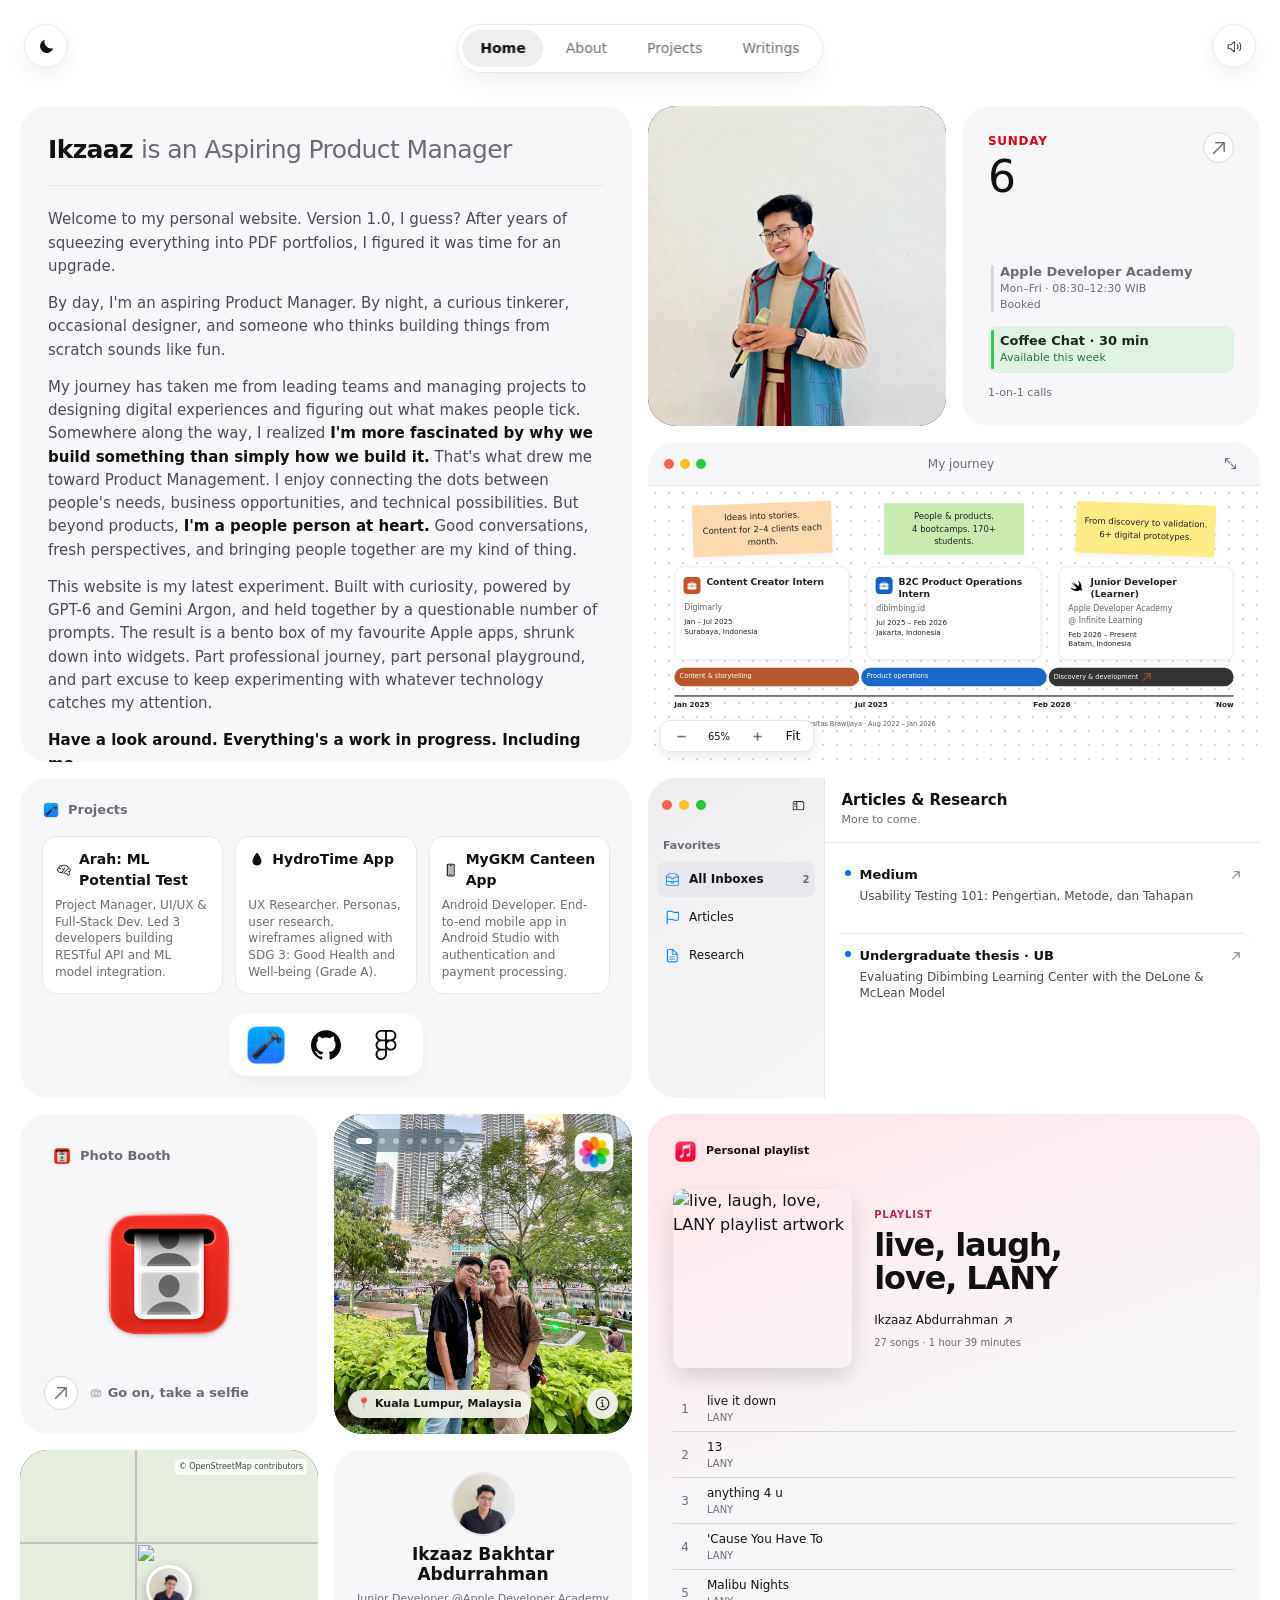
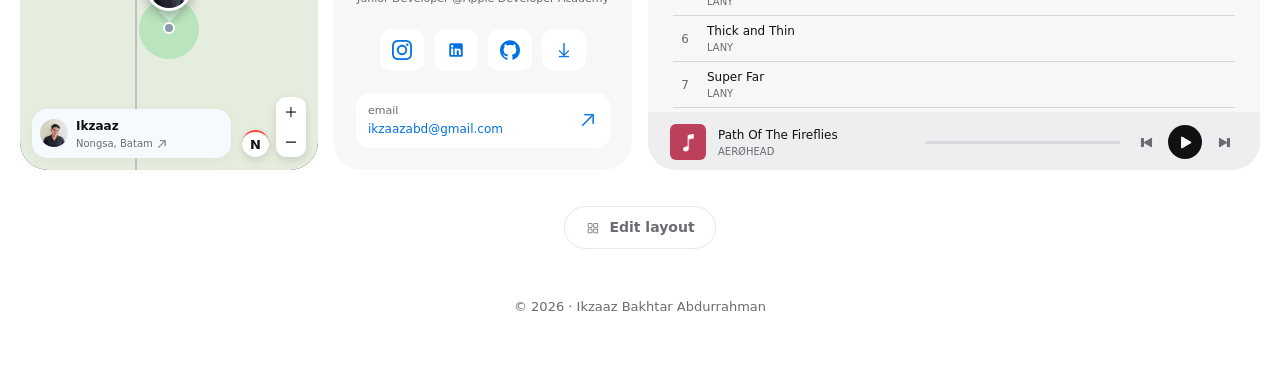
==== commit 4a767df2: "feat: refresh portfolio and add GitHub Pages deployment Co-authored-by: Copilot <223556219+Copilot@u" ====
--- a/index.html
+++ b/index.html
@@ -3,14 +3,14 @@
 <head>
   <meta charset="utf-8">
   <meta name="viewport" content="width=device-width, initial-scale=1">
-  <title>Ikzaaz Bakhtar Abdurrahman | Product Operations &amp; iOS Developer</title>
-  <meta name="description" content="Portfolio of Ikzaaz Bakhtar Abdurrahman — Computer Science graduate (Universitas Brawijaya) and Apple Developer Academy learner. Experienced in product operations, user research, and digital product development.">
+  <title>Ikzaaz Bakhtar Abdurrahman | Portfolio</title>
+  <meta name="description" content="Portfolio of Ikzaaz Bakhtar Abdurrahman">
   <link rel="canonical" href="https://ikzaazabd.site/">
 
   <!-- OpenGraph Social Sharing -->
   <meta property="og:site_name" content="Ikzaaz Bakhtar Abdurrahman">
-  <meta property="og:title" content="Ikzaaz Bakhtar Abdurrahman | Product Operations &amp; iOS Developer">
-  <meta property="og:description" content="Lifelong interactive bento portfolio of Ikzaaz Bakhtar Abdurrahman — Apple Developer Academy learner, product operations, UX research, and digital products.">
+  <meta property="og:title" content="Ikzaaz Bakhtar Abdurrahman | Portfolio">
+  <meta property="og:description" content="Portfolio of Ikzaaz Bakhtar Abdurrahman">
   <meta property="og:type" content="website">
   <meta property="og:url" content="https://ikzaazabd.site/">
 
@@ -30,72 +30,27 @@
       "name": "Apple Developer Academy @ Infinite Learning"
     },
     "sameAs": [
-      "https://linkedin.com/in/ikzaaz-abdurrahman",
+      "https://linkedin.com/in/ikzaaz-abd",
       "https://github.com/ikzaazabd"
     ]
   }
   </script>
 
-  <!-- Early Theme Init to Prevent Flash -->
-  <script>
-    try {
-      const savedTheme = localStorage.getItem('theme');
-      document.documentElement.dataset.theme = savedTheme ||
-        (window.matchMedia('(prefers-color-scheme: dark)').matches ? 'dark' : 'light');
-    } catch (e) {}
-  </script>
-
-  <!-- Favicons -->
-  <link rel="icon" type="image/svg+xml" href="./assets/apps/swift.svg">
-  <link rel="apple-touch-icon" href="./assets/apps/swift.svg">
+  <script src="./js/theme-init.js"></script>
+
 
   <!-- Stylesheets -->
-  <link rel="stylesheet" href="./styles.css">
-  <link rel="stylesheet" href="./home.css">
-  <link rel="stylesheet" href="./memoji.css">
-  <link rel="stylesheet" href="./freeform.css">
-  <link rel="stylesheet" href="./photobooth.css">
-  <link rel="stylesheet" href="./spotlight.css">
+  <link rel="stylesheet" href="./css/style.css">
 </head>
-<body>
+<body class="site-page home-page">
 
   <!-- Floating Navigation Pill -->
   <nav class="nav" aria-label="Main Navigation">
-    <a href="#intro" class="nav-link is-active">Home</a>
-    <a href="#about" class="nav-link">About</a>
-    <a href="#projects" class="nav-link">Projects</a>
-    <a href="#experience" class="nav-link">Experience</a>
-    <a href="#writing" class="nav-link">Writing</a>
-    <a href="#contact" class="nav-link">Contact</a>
-    <button class="nav-search" type="button" aria-label="Spotlight Search (⌘K)">
-      <svg viewBox="0 0 24 24" aria-hidden="true"><circle cx="10.5" cy="10.5" r="6.5"/><path d="m15.5 15.5 5 5"/></svg>
-    </button>
+    <a href="./index.html" class="nav-link is-active" aria-current="page">Home</a>
+    <a href="./about.html" class="nav-link">About</a>    <a href="./projects.html" class="nav-link">Projects</a>
+
+    <a href="./writings.html" class="nav-link">Writings</a>
   </nav>
-
-  <!-- Theme Appearance Toggle -->
-  <button class="theme-toggle" type="button" aria-label="Toggle dark/light mode">
-    <svg class="icon-moon" viewBox="0 0 24 24" aria-hidden="true">
-      <path d="M20.5 14.2A8.5 8.5 0 0 1 9.8 3.5a8.5 8.5 0 1 0 10.7 10.7z" fill="currentColor"/>
-    </svg>
-    <svg class="icon-sun" viewBox="0 0 24 24" aria-hidden="true">
-      <circle cx="12" cy="12" r="4.5" fill="currentColor"/>
-      <path d="M12 2v2.5M12 19.5V22M2 12h2.5M19.5 12H22M4.9 4.9l1.8 1.8M17.3 17.3l1.8 1.8M4.9 19.1l1.8-1.8M17.3 6.7l1.8-1.8" stroke="currentColor" stroke-width="2" stroke-linecap="round"/>
-    </svg>
-  </button>
-
-  <!-- Audio Sound Effects Toggle -->
-  <button class="sound-toggle" type="button" aria-label="Mute sound effects">
-    <svg class="sound-on" viewBox="0 0 24 24" aria-hidden="true">
-      <polygon points="11 5 6 9 2 9 2 15 6 15 11 19 11 5"/>
-      <path d="M15.54 8.46a5 5 0 0 1 0 7.07"/>
-      <path d="M19.07 4.93a10 10 0 0 1 0 14.14"/>
-    </svg>
-    <svg class="sound-off" viewBox="0 0 24 24" aria-hidden="true">
-      <polygon points="11 5 6 9 2 9 2 15 6 15 11 19 11 5"/>
-      <line x1="23" y1="9" x2="17" y2="15"/>
-      <line x1="17" y1="9" x2="23" y2="15"/>
-    </svg>
-  </button>
 
   <!-- Main Page Container -->
   <main class="page">
@@ -104,71 +59,23 @@
       <!-- 1. Intro Tile (2x2) -->
       <section class="tile tile--intro" id="intro">
         <div>
-          <div class="intro-badge">
-            <span class="intro-badge-dot"></span>
-             Apple Developer Academy @ Infinite Learning · Batam
-          </div>
           <h1 class="intro-title">
-            Ikzaaz Bakhtar <span class="muted">is a Product Operations &amp; iOS Developer based in</span> Indonesia
+            Ikzaaz <span class="muted">is an Aspiring Product Manager</span>
           </h1>
           <div class="intro-body">
-            <p>Welcome to my personal digital workshop: <strong>ikzaazabd.site</strong>. This is where I document my work across product discovery, operations, and native digital engineering.</p>
-            <p>Computer Science graduate from <strong>Universitas Brawijaya (GPA 3.70)</strong> and current learner at <strong>Apple Developer Academy @ Infinite Learning Batam</strong>.</p>
-            <p>I specialize in bridging user needs, business strategy, and technical feasibility — with experience leading B2C product operations for 4 bootcamp programs serving 170+ students at <strong>dibimbing.id</strong>, conducting UX research for <strong>HydroTime</strong>, and building 6+ validated prototypes using Apple’s Challenge-Based Learning (CBL) framework.</p>
-            <p>Whether managing cross-functional teams for ML web apps like <strong>Arah</strong>, writing PRDs, or architecting native apps in <strong>Swift</strong> and <strong>Kotlin</strong>, I focus on building products people genuinely love to use.</p>
-            <p>This site is inspired by Apple's widget design language. Everything is interactive: test the Photo Booth camera, ask Siri, play the ambient lofi synth, or hit <kbd>⌘K</kbd> to search!</p>
-          </div>
-        </div>
-        <div class="intro-tags">
-          <span class="intro-tag">Product Operations</span>
-          <span class="intro-tag">User Research</span>
-          <span class="intro-tag">Apple CBL Framework</span>
-          <span class="intro-tag">Swift &amp; SwiftUI</span>
-          <span class="intro-tag">Kotlin &amp; Java</span>
-          <span class="intro-tag">PRD &amp; LMS</span>
-          <span class="intro-tag">Universitas Brawijaya (3.70)</span>
-        </div>
-      </section>
-
-      <!-- 2. Avatar / Memoji & Siri Tile (1x1) -->
-      <div class="tile tile--avatar" data-look="pixel" id="about">
-        <img src="./assets/avatar-pixel.svg" alt="Pixel Art Ikzaaz" class="avatar-layer avatar-pixel">
-        <img src="./assets/avatar-photo.svg" alt="Photo Ikzaaz" class="avatar-layer avatar-photo">
-        <img src="./assets/avatar-memoji.svg" alt="Memoji Ikzaaz" class="avatar-layer avatar-memoji">
-
-        <!-- Siri Glow Aura & Shimmer Wipe -->
-        <div class="siri-glow" aria-hidden="true"></div>
-        <div class="siri-shimmer" aria-hidden="true"></div>
-
-        <!-- Siri Typewriter Bar -->
-        <div class="siri-bar" aria-hidden="true">
-          <span class="siri-field">
-            <span class="siri-text"></span>
-            <span class="siri-caret"></span>
-          </span>
-          <span style="font-size:12px;opacity:0.8;"> Intelligence</span>
-        </div>
-
-        <!-- Siri Orb Trigger Button -->
-        <button class="siri-button" type="button" aria-label="Ask Siri to turn Ikzaaz into a Memoji">
-          <svg class="siri-orb" viewBox="0 0 100 100" aria-hidden="true">
-            <defs>
-              <radialGradient id="siri-bg" cx="50%" cy="50%" r="50%">
-                <stop offset="0%" stop-color="#1e1b4b"/>
-                <stop offset="100%" stop-color="#020617"/>
-              </radialGradient>
-              <linearGradient id="siri-c1" x1="0" x2="1"><stop offset="0%" stop-color="#38bdf8"/><stop offset="1%" stop-color="#818cf8"/></linearGradient>
-              <linearGradient id="siri-c2" x1="0" x2="1"><stop offset="0%" stop-color="#f43f5e"/><stop offset="1%" stop-color="#fb923c"/></linearGradient>
-              <linearGradient id="siri-c3" x1="0" x2="1"><stop offset="0%" stop-color="#10b981"/><stop offset="1%" stop-color="#06b6d4"/></linearGradient>
-            </defs>
-            <circle cx="50" cy="50" r="48" fill="url(#siri-bg)"/>
-            <path d="M10 50 Q 30 20 50 50 T 90 50" stroke="url(#siri-c1)" stroke-width="8" fill="none" opacity="0.8"/>
-            <path d="M10 50 Q 30 80 50 50 T 90 50" stroke="url(#siri-c2)" stroke-width="8" fill="none" opacity="0.8"/>
-            <path d="M20 50 Q 50 15 80 50 T 20 50" stroke="url(#siri-c3)" stroke-width="6" fill="none" opacity="0.7"/>
-            <circle cx="50" cy="50" r="14" fill="#ffffff" opacity="0.85" filter="blur(2px)"/>
-          </svg>
-          <span class="siri-label">Memoji me</span>
-        </button>
+            <p>Welcome to my personal website. Version 1.0, I guess? After years of squeezing everything into PDF portfolios, I figured it was time for an upgrade.</p>
+            <p>By day, I'm an aspiring Product Manager. By night, a curious tinkerer, occasional designer, and someone who thinks building things from scratch sounds like fun.</p>
+            <p>My journey has taken me from leading teams and managing projects to designing digital experiences and figuring out what makes people tick. Somewhere along the way, I realized <strong>I'm more fascinated by why we build something than simply how we build it.</strong> That's what drew me toward Product Management. I enjoy connecting the dots between people's needs, business opportunities, and technical possibilities. But beyond products, <strong>I'm a people person at heart.</strong> Good conversations, fresh perspectives, and bringing people together are my kind of thing.</p>
+            <p>This website is my latest experiment. Built with curiosity, powered by GPT-6 and Gemini Argon, and held together by a questionable number of prompts. The result is a bento box of my favourite Apple apps, shrunk down into widgets. Part professional journey, part personal playground, and part excuse to keep experimenting with whatever technology catches my attention.</p>
+            <p><strong>Have a look around. Everything's a work in progress. Including me.</strong></p>
+          </div>
+        </div>
+
+      </section>
+
+      <!-- 2. Profile Photo Tile (1x1) -->
+      <div class="tile tile--avatar" id="about">
+        <img src="./assets/images/ikzaaz-contact.jpeg" alt="Portrait of Ikzaaz" class="avatar-layer avatar-photo">
       </div>
 
       <!-- 3. Calendar / Office Hours / Coffee Chat (1x1) -->
@@ -178,25 +85,21 @@
             <p class="ch-weekday">Upcoming</p>
             <p class="ch-date">17</p>
           </div>
-          <span class="arrow" aria-hidden="true">↗</span>
+          <button class="arrow ch-open" type="button" aria-label="Choose a day for coffee chat"><span class="sf-symbol" data-symbol="symbols-arrow-up-right" aria-hidden="true"></span></button>
         </div>
 
         <ul class="ch-events">
-          <li class="ch-event ch-event--booked">
-            <span class="ch-title">Apple CBL Prototype Sprint</span>
-            <span class="ch-time">Booked</span>
-          </li>
-          <li class="ch-event ch-event--booked">
-            <span class="ch-title">Product &amp; User Research Review</span>
-            <span class="ch-time">Booked</span>
+          <li class="ch-event ch-event--booked ch-event--academy">
+            <span class="ch-title">Apple Developer Academy</span>
+            <span class="ch-time">Mon–Fri · 08:30–12:30 WIB</span><span class="ch-time">Booked</span>
           </li>
           <li class="ch-event ch-event--open">
             <span class="ch-title">Coffee Chat · 30 min</span>
-            <span class="ch-time">Available this week →</span>
+            <span class="ch-time ch-availability"><span class="ch-available">Available this week</span><span class="ch-book">Book it <span class="sf-symbol" data-symbol="symbols-arrow-up-right" aria-hidden="true"></span></span></span>
           </li>
         </ul>
 
-        <p class="ch-foot">1-on-1 calls · Product, Research &amp; iOS Chat</p>
+        <p class="ch-foot">1-on-1 calls</p>
 
         <!-- Day picker modal -->
         <div class="ch-picker" aria-hidden="true">
@@ -206,55 +109,59 @@
         </div>
       </section>
 
+      <!-- Career timeline, inspired by Freeform -->
+      <section class="tile tile--freeform" id="experience" aria-label="Work experience timeline">
+        <header class="ff-titlebar">
+          <div class="ff-lights" aria-hidden="true"><span></span><span></span><span></span></div>
+          <span class="career-board-title">My journey</span>
+          <button class="ff-tool career-expand" type="button" aria-label="Expand work experience timeline">
+            <span class="sf-symbol " data-symbol="symbols-arrow-up-left-and-arrow-down-right" aria-hidden="true"></span>
+          </button>
+        </header>
+        <div class="career-viewport">
+          <div class="career-board">
+            <div class="career-notes">
+              <p class="career-note note-peach">Ideas into stories.<br>Content for 2–4 clients each month.</p>
+              <p class="career-note note-green">People &amp; products.<br>4 bootcamps. 170+ students.</p>
+              <p class="career-note note-yellow">From discovery to validation.<br>6+ digital prototypes.</p>
+            </div>
+            <div class="career-cards">
+              <article class="career-card"><span class="career-company company-orange"><span class="sf-symbol " data-symbol="symbols-briefcase-fill" aria-hidden="true"></span></span><h3>Content Creator Intern</h3><p>Digimarly</p><small>Jan – Jul 2025<br>Surabaya, Indonesia</small></article>
+              <article class="career-card"><span class="career-company company-blue"><span class="sf-symbol " data-symbol="symbols-briefcase-fill" aria-hidden="true"></span></span><h3>B2C Product Operations Intern</h3><p>dibimbing.id</p><small>Jul 2025 – Feb 2026<br>Jakarta, Indonesia</small></article>
+              <article class="career-card"><img class="career-company" src="./assets/images/symbols/swift.png" alt=""><h3>Junior Developer (Learner)</h3><p>Apple Developer Academy<br>@ Infinite Learning</p><small>Feb 2026 – Present<br>Batam, Indonesia</small></article>
+            </div>
+            <div class="career-bars" aria-hidden="true"><span>Content &amp; storytelling</span><span>Product operations</span><span>Discovery &amp; development <span class="sf-symbol " data-symbol="symbols-arrow-up-right" aria-hidden="true"></span></span></div>
+            <div class="career-axis"><span>Jan 2025</span><span>Jul 2025</span><span>Feb 2026</span><span>Now</span></div>
+            <p class="career-education">Along the way · Computer Science, Universitas Brawijaya · Aug 2022 – Jan 2026</p>
+          </div>
+        </div>
+        <div class="career-controls"><button type="button" data-career-zoom="out" aria-label="Zoom out timeline"><span class="sf-symbol " data-symbol="symbols-minus" aria-hidden="true"></span></button><output class="career-scale">Fit</output><button type="button" data-career-zoom="in" aria-label="Zoom in timeline"><span class="sf-symbol " data-symbol="symbols-plus" aria-hidden="true"></span></button><button type="button" data-career-zoom="fit">Fit</button></div>
+      </section>
+
       <!-- 4. macOS App Switcher Tile (2x1) -->
-      <section class="tile tile--switcher" id="experience" aria-label="Projects and Experience Showcase">
+      <section class="tile tile--switcher" id="projects" aria-label="Projects">
         <div class="sw-top">
           <p class="sw-label">
-            <img class="sw-label-icon" src="./assets/apps/xcode.svg" alt="">
+            <img class="sw-label-icon" src="./assets/images/apps/xcode.png" alt="">
             <span class="sw-label-name">Projects</span>
           </p>
-          <span style="font-size:12px;color:var(--muted);font-weight:600;">Work &amp; Experience</span>
         </div>
 
         <div class="sw-cards-container">
           <!-- Projects Panel -->
           <div class="sw-panel is-active" data-app="projects">
             <a class="sw-card" href="https://github.com/ikzaazabd/Arah" target="_blank" rel="noopener">
-              <span class="sw-card-title">🤖 Arah: ML Potential Test</span>
+              <span class="sw-card-title"><span class="sf-symbol " data-symbol="symbols-brain" aria-hidden="true"></span> Arah: ML Potential Test</span>
               <span class="sw-card-desc">Project Manager, UI/UX &amp; Full-Stack Dev. Led 3 developers building RESTful API and ML model integration.</span>
             </a>
             <div class="sw-card">
-              <span class="sw-card-title">💧 HydroTime App</span>
+              <span class="sw-card-title"><span class="sf-symbol " data-symbol="symbols-drop-fill" aria-hidden="true"></span> HydroTime App</span>
               <span class="sw-card-desc">UX Researcher. Personas, user research, wireframes aligned with SDG 3: Good Health and Well-being (Grade A).</span>
             </div>
             <a class="sw-card" href="https://github.com/ikzaazabd/MyGKM" target="_blank" rel="noopener">
-              <span class="sw-card-title">📱 MyGKM Canteen App</span>
+              <span class="sw-card-title"><span class="sf-symbol " data-symbol="symbols-iphone" aria-hidden="true"></span> MyGKM Canteen App</span>
               <span class="sw-card-desc">Android Developer. End-to-end mobile app in Android Studio with authentication and payment processing.</span>
             </a>
-          </div>
-
-          <!-- Apple Academy Panel -->
-          <div class="sw-panel" data-app="academy">
-            <div class="sw-card">
-              <span class="sw-card-title"> Apple Developer Academy</span>
-              <span class="sw-card-desc">Infinite Learning Batam (Feb 2026 - Present). Developed 6+ validated prototypes using Challenge-Based Learning.</span>
-            </div>
-            <div class="sw-card">
-              <span class="sw-card-title">User Discovery &amp; Testing</span>
-              <span class="sw-card-desc">Interviewed target users, synthesized research insights, and aligned feasibility with cross-functional teams.</span>
-            </div>
-          </div>
-
-          <!-- Product Ops Panel -->
-          <div class="sw-panel" data-app="product">
-            <div class="sw-card">
-              <span class="sw-card-title">PT Dibimbing Digital Indonesia</span>
-              <span class="sw-card-desc">B2C Product Operations Intern. Supported PRD development, managed end-to-end ops for 4 bootcamps across 170+ students.</span>
-            </div>
-            <div class="sw-card">
-              <span class="sw-card-title">PT Digimarly Solusi Digital</span>
-              <span class="sw-card-desc">Content Creator Intern. Created audience-focused video and visual content for 2–4 clients per month.</span>
-            </div>
           </div>
 
           <!-- GitHub Panel -->
@@ -285,329 +192,130 @@
         <!-- macOS Dock -->
         <div class="sw-dock">
           <button type="button" class="sw-app is-active" data-app="projects" aria-label="Projects">
-            <img src="./assets/apps/xcode.svg" alt="Projects">
-          </button>
-          <button type="button" class="sw-app" data-app="academy" aria-label="Apple Academy">
-            <img src="./assets/apps/swift.svg" alt="Apple Academy">
-          </button>
-          <button type="button" class="sw-app" data-app="product" aria-label="Product Operations">
-            <img src="./assets/apps/notes.svg" alt="Product Operations">
+            <img src="./assets/images/apps/xcode.png" alt="Projects">
           </button>
           <button type="button" class="sw-app" data-app="github" aria-label="GitHub">
-            <img src="./assets/apps/github.svg" alt="GitHub">
+            <img src="./assets/images/apps/github.svg" alt="GitHub">
           </button>
           <button type="button" class="sw-app" data-app="figma" aria-label="Figma">
-            <img src="./assets/apps/figma.svg" alt="Figma">
+            <img src="./assets/images/apps/figma.svg" alt="Figma">
           </button>
         </div>
       </section>
 
       <!-- 5. Apple Mail / Articles & Thesis Tile (2x1) -->
       <section class="tile tile--newsletter" id="writing" aria-label="Articles, Thesis and Publications">
-        <div class="ml-sidebar" aria-hidden="true">
-          <div class="ml-lights"><span></span><span></span><span></span></div>
-          <p class="ml-heading">Mailboxes</p>
-          <div class="ml-box is-current">
-            <svg viewBox="0 0 24 24" fill="none" stroke="currentColor" stroke-width="2"><path d="M4 6h16v12H4z"/><path d="m4 6 8 7 8-7"/></svg>
-            Inbox <span class="ml-count">4</span>
-          </div>
-          <div class="ml-box">
-            <svg viewBox="0 0 24 24" fill="none" stroke="currentColor" stroke-width="2"><polygon points="12 2 15.09 8.26 22 9.27 17 14.14 18.18 21.02 12 17.77 5.82 21.02 7 14.14 2 9.27 8.91 8.26 12 2"/></svg>
-            Articles
-          </div>
-          <div class="ml-box">
-            <svg viewBox="0 0 24 24" fill="none" stroke="currentColor" stroke-width="2"><line x1="22" y1="2" x2="11" y2="13"/><polygon points="22 2 15 22 11 13 2 9 22 2"/></svg>
-            Academy
-          </div>
-        </div>
-
+        <aside class="ml-sidebar" aria-label="Publication mailboxes">
+          <div class="ml-window-controls"><div class="ml-lights" aria-hidden="true"><span></span><span></span><span></span></div><button class="ml-sidebar-toggle" type="button" aria-label="Hide Navigator" aria-expanded="true"><span class="sf-symbol " data-symbol="symbols-sidebar-left" aria-hidden="true"></span></button></div>
+          <p class="ml-heading">Favorites</p>
+          <button type="button" class="ml-box is-current" data-mail-filter="all" aria-pressed="true"><span class="sf-symbol " data-symbol="symbols-tray-2" aria-hidden="true"></span><span>All Inboxes</span><span class="ml-count">2</span></button>
+          <button type="button" class="ml-box" data-mail-filter="article" aria-pressed="false"><span class="sf-symbol " data-symbol="symbols-flag" aria-hidden="true"></span><span>Articles</span></button>
+          <button type="button" class="ml-box" data-mail-filter="research" aria-pressed="false"><span class="sf-symbol " data-symbol="symbols-doc-text" aria-hidden="true"></span><span>Research</span></button>
+        </aside>
         <div class="ml-main">
           <div class="ml-toolbar">
-            <div>
-              <p class="ml-title">Articles &amp; Research Logs</p>
-              <p class="ml-sub">Ikzaaz Bakhtar · UX &amp; Product Writing</p>
-            </div>
-            <button class="ml-subscribe" type="button" onclick="alert('Subscribed to Ikzaaz’s DevLogs! Updates will arrive in your inbox.')">Subscribe</button>
-          </div>
-
+            <div><p class="ml-title">Articles &amp; Research</p><p class="ml-sub">More to come.</p></div>
+          </div>
           <ul class="ml-list">
-            <li class="ml-row" data-preview="I explored the fundamentals of usability testing, formative vs summative evaluations, and how early user testing prevents costly product rework. Published on Medium.">
-              <span class="ml-dot"></span>
-              <div class="ml-info">
-                <span class="ml-from">Medium</span>
-                <span class="ml-subject">Usability Testing 101: Pengertian, Metode, dan Tahapan</span>
-              </div>
-              <span class="ml-date">Published</span>
-            </li>
-            <li class="ml-row" data-preview="Undergraduate Thesis at Universitas Brawijaya (GPA 3.70): Evaluation of the Success of Dibimbing Learning Center E-Learning Platform Using the DeLone and McLean Model.">
-              <span class="ml-dot"></span>
-              <div class="ml-info">
-                <span class="ml-from">Thesis · UB</span>
-                <span class="ml-subject">DeLone &amp; McLean E-Learning Platform Success Evaluation</span>
-              </div>
-              <span class="ml-date">2026</span>
-            </li>
-            <li class="ml-row is-read" data-preview="Selected as 1 of 2,500 participants from 63,000+ applicants across 374 universities in Indonesia. Completed 910 hours of Front-End and Back-End Web Development with Grade A (Score 91.9/100).">
-              <span class="ml-dot"></span>
-              <div class="ml-info">
-                <span class="ml-from">DBS Foundation</span>
-                <span class="ml-subject">Coding Camp 2025: Top 2,500 of 63,000+ Applicants (Grade A)</span>
-              </div>
-              <span class="ml-date">2025</span>
-            </li>
-            <li class="ml-row is-read" data-preview="Working with cross-functional teams in Batam to research, design, and develop 6+ digital product prototypes covering problem discovery, ideation, and validation.">
-              <span class="ml-dot"></span>
-              <div class="ml-info">
-                <span class="ml-from">Apple Academy</span>
-                <span class="ml-subject">Challenge-Based Learning (CBL) Framework in Practice</span>
-              </div>
-              <span class="ml-date">Active</span>
-            </li>
+            <li data-publication="article"><a class="ml-row" href="https://medium.com/@ikzaazabd/usability-testing-101-pengertian-metode-dan-tahapan-4f0325415438" target="_blank" rel="noopener">
+              <span class="ml-dot"></span><div class="ml-info"><span class="ml-from">Medium</span><span class="ml-subject">Usability Testing 101: Pengertian, Metode, dan Tahapan</span></div><span class="ml-date"><span class="sf-symbol " data-symbol="symbols-arrow-up-right" aria-hidden="true"></span></span>
+            </a></li>
+            <li data-publication="research"><a class="ml-row" href="https://repository.ub.ac.id/id/eprint/254855/" target="_blank" rel="noopener">
+              <span class="ml-dot"></span><div class="ml-info"><span class="ml-from">Undergraduate thesis · UB</span><span class="ml-subject">Evaluating Dibimbing Learning Center with the DeLone &amp; McLean Model</span></div><span class="ml-date"><span class="sf-symbol " data-symbol="symbols-arrow-up-right" aria-hidden="true"></span></span>
+            </a></li>
           </ul>
-        </div>
-      </section>
-
-      <!-- 6. Apple Freeform Interactive Board (2x1) -->
-      <section class="tile tile--freeform" aria-label="Apple Freeform Board">
-        <header class="ff-titlebar">
-          <div class="ff-lights">
-            <span></span><span></span><span></span>
-          </div>
-
-          <div class="ff-tools">
-            <button class="ff-tool" type="button" data-add="note" title="Add Sticky Note" aria-label="Add Sticky Note">
-              <svg viewBox="0 0 24 24"><path d="M4.5 4.5h15v9.5l-5.5 5.5H4.5z"/><path d="M19.5 14H14v5.5"/></svg>
-            </button>
-            <button class="ff-tool" type="button" data-add="pen" title="Drawing Pen" aria-label="Drawing Pen">
-              <svg viewBox="0 0 24 24"><path d="m14 3 7 7-13 13H1v-7L14 3z"/></svg>
-            </button>
-            <button class="ff-tool" type="button" data-act="reset" title="Clear Canvas" aria-label="Clear Canvas">
-              <svg viewBox="0 0 24 24"><path d="M3 6h18M19 6v14a2 2 0 0 1-2 2H7a2 2 0 0 1-2-2V6m3 0V4a2 2 0 0 1 2-2h4a2 2 0 0 1 2 2v2"/></svg>
-            </button>
-          </div>
-
-          <div class="ff-actions">
-            <button class="ff-tool ff-expand" type="button" title="Expand Tile" aria-label="Expand Tile">
-              <svg viewBox="0 0 24 24"><path d="M15 3h6v6M9 21H3v-6M21 3l-7 7M3 21l7-7"/></svg>
-            </button>
-          </div>
-        </header>
-
-        <div class="ff-viewport">
-          <canvas class="ff-canvas"></canvas>
-          <div class="ff-items"></div>
-
-          <div class="ff-zoom-bar">
-            <button type="button" data-zoom="out">−</button>
-            <span class="ff-zoom-val">100%</span>
-            <button type="button" data-zoom="in">+</button>
-            <button type="button" data-zoom="fit" title="Zoom Fit">⊡</button>
-          </div>
         </div>
       </section>
 
       <!-- 7. Photo Booth Tile (1x1) -->
       <button class="tile tile--photobooth" type="button" aria-label="Open macOS Photo Booth">
-        <span class="tile-app"><img class="tile-app-icon" src="./assets/apps/photobooth.svg" alt="">Photo Booth</span>
-        <img class="pb-app-icon" src="./assets/apps/photobooth.svg" alt="Photo Booth App">
-        <span class="pb-caption">📸 Go on, take a selfie</span>
-        <span class="arrow" aria-hidden="true">↗</span>
+        <span class="tile-app"><img class="tile-app-icon" src="./assets/images/apps/photobooth.png" alt="">Photo Booth</span>
+        <img class="pb-app-icon" src="./assets/images/apps/photobooth.png" alt="Photo Booth App">
+        <span class="pb-caption"><span class="sf-symbol " data-symbol="symbols-camera" aria-hidden="true"></span> Go on, take a selfie</span>
+        <span class="arrow" aria-hidden="true"><span class="sf-symbol " data-symbol="symbols-arrow-up-right" aria-hidden="true"></span></span>
       </button>
 
       <!-- 8. Apple Photos Gallery (1x1) -->
-      <section class="tile tile--photos" aria-label="Apple Photos Gallery">
-        <div class="ph-slides">
-          <figure class="ph-slide is-active" data-device="Apple iPhone 15 Pro" data-lens="Main Camera — 24 mm f/1.78" data-mp="48 MP" data-loc="Apple Developer Academy @ Infinite Learning Batam">
-            <img src="./assets/photos/photo-1.svg" alt="Apple Developer Academy Batam Lab">
-            <figcaption class="ph-caption">📍 Apple Developer Academy @ Batam</figcaption>
-          </figure>
-          <figure class="ph-slide" data-device="MacBook Pro" data-lens="Arah Web Stack" data-mp="Full-Stack Dev" data-loc="Capstone Project Development">
-            <img src="./assets/photos/photo-2.svg" alt="Arah Capstone Architecture">
-            <figcaption class="ph-caption">📍 Arah ML Web App Capstone</figcaption>
-          </figure>
-          <figure class="ph-slide" data-device="Figma Studio" data-lens="HydroTime App" data-mp="Vector UI" data-loc="User Research &amp; Wireframes">
-            <img src="./assets/photos/photo-3.svg" alt="HydroTime UX Prototype">
-            <figcaption class="ph-caption">📍 HydroTime Water Drinking UX</figcaption>
-          </figure>
-          <figure class="ph-slide" data-device="Universitas Brawijaya" data-lens="Faculty of CS" data-mp="GPA 3.70" data-loc="Malang, Indonesia">
-            <img src="./assets/photos/photo-4.svg" alt="Universitas Brawijaya CS Lab">
-            <figcaption class="ph-caption">📍 Universitas Brawijaya · Malang</figcaption>
-          </figure>
-        </div>
-
-        <button class="ph-info-btn" type="button" aria-label="View Photo EXIF Details">ⓘ</button>
-
-        <div class="ph-info-panel" aria-hidden="true">
-          <p style="font-weight:700;font-size:15px;margin-bottom:4px;">Photo Details</p>
-          <p><strong>Subject:</strong> <span class="ph-exif-device">Apple Developer Academy</span></p>
-          <p><strong>Camera:</strong> <span class="ph-exif-lens">Apple iPhone 15 Pro</span></p>
-          <p><strong>Location:</strong> <span class="ph-exif-loc">Infinite Learning, Batam</span></p>
-          <p><strong>Domain:</strong> <span class="ph-exif-mp">ikzaazabd.site</span></p>
-          <p style="font-size:11px;opacity:0.6;margin-top:4px;">Tap anywhere to close</p>
-        </div>
-
-        <!-- 8-petal Photos App Icon -->
-        <svg class="ph-icon" viewBox="0 0 100 100" aria-hidden="true">
-          <g>
-            <rect x="39" y="14" width="22" height="37" rx="11" fill="#f89c32" transform="rotate(0 50 50)"/>
-            <rect x="39" y="14" width="22" height="37" rx="11" fill="#f7d235" transform="rotate(45 50 50)"/>
-            <rect x="39" y="14" width="22" height="37" rx="11" fill="#b3d43f" transform="rotate(90 50 50)"/>
-            <rect x="39" y="14" width="22" height="37" rx="11" fill="#5dc15b" transform="rotate(135 50 50)"/>
-            <rect x="39" y="14" width="22" height="37" rx="11" fill="#3bb3c3" transform="rotate(180 50 50)"/>
-            <rect x="39" y="14" width="22" height="37" rx="11" fill="#4f86e3" transform="rotate(225 50 50)"/>
-            <rect x="39" y="14" width="22" height="37" rx="11" fill="#9a66d1" transform="rotate(270 50 50)"/>
-            <rect x="39" y="14" width="22" height="37" rx="11" fill="#ec4e72" transform="rotate(315 50 50)"/>
-          </g>
-        </svg>
-      </section>
-
-      <!-- 9. Apple Music / Spotify Player (2x2) -->
-      <section class="tile tile--spotify" aria-label="Music and Coding Playlists">
-        <div class="sp-glow" aria-hidden="true"></div>
-
-        <div class="sp-head">
-          <span class="tile-app">
-            <svg class="tile-app-icon" viewBox="0 0 24 24"><circle cx="12" cy="12" r="12" fill="#1ed760"/><path d="M6.5 9.3c3.8-1.1 8-.8 11.2 1M7 12.4c3.1-.9 6.6-.6 9.3.9M7.6 15.4c2.5-.7 5.1-.5 7.2.7" stroke="#000" stroke-width="1.6" stroke-linecap="round" fill="none"/></svg>
-            Personal Playlists
-          </span>
-          <span style="font-size:12px;color:var(--muted);font-weight:600;"> Web Audio Synth</span>
-        </div>
-
-        <div class="sp-hero">
-          <img class="sp-cover" src="./assets/covers/playlist-1.svg" alt="Playlist Cover">
-          <div class="sp-hero-text">
-            <span class="sp-kicker">Featured Playlist</span>
-            <h2 class="sp-title">Deep Focus Product &amp; Code</h2>
-            <p class="sp-meta"><strong>ikzaazabd</strong> · 28 tracks</p>
-          </div>
-          <button class="sp-play-btn" type="button" aria-label="Play Playlist">
-            <svg viewBox="0 0 24 24"><path d="M8 5v14l11-7z"/></svg>
-          </button>
-        </div>
-
-        <ul class="sp-list">
-          <li class="sp-row is-active" data-color="#3b82f6" data-detail="28 tracks">
-            <img src="./assets/covers/playlist-1.svg" alt="">
-            <span class="sp-row-title">Deep Focus Product &amp; Code</span>
-            <span class="sp-row-count">28 tracks</span>
-          </li>
-          <li class="sp-row" data-color="#ec4899" data-detail="34 tracks">
-            <img src="./assets/covers/playlist-2.svg" alt="">
-            <span class="sp-row-title">Apple Lo-Fi Chill</span>
-            <span class="sp-row-count">34 tracks</span>
-          </li>
-          <li class="sp-row" data-color="#8b5cf6" data-detail="42 tracks">
-            <img src="./assets/covers/playlist-3.svg" alt="">
-            <span class="sp-row-title">Midnight Synthesis</span>
-            <span class="sp-row-count">42 tracks</span>
-          </li>
-        </ul>
-
-        <!-- Mini player bar -->
-        <div class="sp-player">
-          <img class="sp-player-cover" src="./assets/covers/playlist-1.svg" alt="">
-          <div class="sp-player-info">
-            <span class="sp-player-title">Deep Focus Product &amp; Code</span>
-          </div>
-          <div class="sp-controls">
-            <button class="sp-player-play" type="button" aria-label="Play/Pause">
-              <svg viewBox="0 0 24 24"><path d="M8 5v14l11-7z"/></svg>
-            </button>
-          </div>
-        </div>
-      </section>
-
-      <!-- 10. Apple Find My Tile (1x1) -->
-      <section class="tile tile--findmy" aria-label="Find My Campus Tracker">
-        <img class="fm-map fm-map--light" src="./assets/map/map-light.svg" alt="Infinite Learning Batam Map Light">
-        <img class="fm-map fm-map--dark" src="./assets/map/map-dark.svg" alt="Infinite Learning Batam Map Dark">
-
-        <!-- Pulsing avatar pin -->
-        <div class="fm-person" aria-hidden="true">
-          <span class="fm-halo"></span>
-          <span class="fm-pin"><img src="./assets/avatar-photo.svg" alt="Pin"></span>
-        </div>
-
-        <div class="fm-card">
-          <img class="fm-card-avatar" src="./assets/avatar-photo.svg" alt="Ikzaaz">
-          <div>
-            <p><strong>Ikzaaz Bakhtar</strong></p>
-            <p class="fm-status"><span class="fm-street">Infinite Learning</span> · Batam</p>
-          </div>
-        </div>
+      <section class="tile tile--photos" aria-label="Apple Photos Gallery" aria-roledescription="carousel">
+<div class="ph-slides"><figure class="ph-slide is-active" data-date="2024-01-28" data-device="Apple iPhone 13" data-lens="Ultra Wide Camera — 13 mm ƒ2.4" data-loc="Kuala Lumpur, Malaysia" aria-hidden="false"><img src="./assets/images/photos/memory-2.jpeg" alt="Friends at the Petronas Twin Towers" loading="lazy" class="photo-position-1"><figcaption class="ph-caption"><span aria-hidden="true">📍</span>Kuala Lumpur, Malaysia</figcaption></figure><figure class="ph-slide" data-date="2024-01-30" data-device="Apple iPhone 13" data-lens="Wide Camera — 26 mm ƒ1.6" data-loc="Genting Highlands, Malaysia" aria-hidden="true"><img src="./assets/images/photos/memory-1.jpeg" alt="Ikzaaz in a cable car at Genting Highlands" loading="lazy" class="photo-position-2"><figcaption class="ph-caption"><span aria-hidden="true">📍</span>Genting Highlands, Malaysia</figcaption></figure><figure class="ph-slide" data-date="2025-08-16" data-device="Apple iPhone 13" data-lens="Wide Camera — 26 mm ƒ1.6" data-loc="Iloilo, Philippines" aria-hidden="true"><img src="./assets/images/photos/memory-3.jpeg" alt="Ikzaaz at Casa Mariquit, Iloilo" loading="lazy" class="photo-position-3"><figcaption class="ph-caption"><span aria-hidden="true">📍</span>Iloilo, Philippines</figcaption></figure><figure class="ph-slide" data-date="2025-08-16" data-device="Apple iPhone 13" data-lens="Wide Camera — 26 mm ƒ1.6" data-loc="Iloilo, Philippines" aria-hidden="true"><img src="./assets/images/photos/memory-4.jpeg" alt="Painted ceiling in Iloilo" loading="lazy" class="photo-position-4"><figcaption class="ph-caption"><span aria-hidden="true">📍</span>Iloilo, Philippines</figcaption></figure><figure class="ph-slide" data-date="2026-04-02" data-device="Apple iPhone 17" data-lens="Main Camera — 26 mm ƒ1.6" data-loc="Marina Bay Sands, Singapore" aria-hidden="true"><img src="./assets/images/photos/memory-5.jpeg" alt="Marina Bay Sands from below" loading="lazy" class="photo-position-5"><figcaption class="ph-caption"><span aria-hidden="true">📍</span>Marina Bay Sands, Singapore</figcaption></figure><figure class="ph-slide" data-date="2026-04-05" data-device="Apple iPhone 17" data-lens="Main Camera — 26 mm ƒ1.6" data-loc="Johor Bahru, Malaysia" aria-hidden="true"><img src="./assets/images/photos/memory-6.jpeg" alt="A leafy shophouse in Johor Bahru" loading="lazy" class="photo-position-6"><figcaption class="ph-caption"><span aria-hidden="true">📍</span>Johor Bahru, Malaysia</figcaption></figure><figure class="ph-slide" data-date="2026-05-16" data-device="Apple iPhone 17" data-lens="Main Camera — 26 mm ƒ1.6" data-loc="Apple Developer Center, Singapore" aria-hidden="true"><img src="./assets/images/photos/memory-7.jpeg" alt="Ikzaaz at Apple Developer Center Singapore" loading="lazy" class="photo-position-7"><figcaption class="ph-caption"><span aria-hidden="true">📍</span>Apple Developer Center, Singapore</figcaption></figure></div>
+<div class="ph-indicators" aria-label="Choose a photo"><button type="button" class="ph-dot" aria-label="Show photo 1: Kuala Lumpur, Malaysia" aria-pressed="true"><span></span></button><button type="button" class="ph-dot" aria-label="Show photo 2: Genting Highlands, Malaysia" aria-pressed="false"><span></span></button><button type="button" class="ph-dot" aria-label="Show photo 3: Iloilo, Philippines" aria-pressed="false"><span></span></button><button type="button" class="ph-dot" aria-label="Show photo 4: Iloilo, Philippines" aria-pressed="false"><span></span></button><button type="button" class="ph-dot" aria-label="Show photo 5: Marina Bay Sands, Singapore" aria-pressed="false"><span></span></button><button type="button" class="ph-dot" aria-label="Show photo 6: Johor Bahru, Malaysia" aria-pressed="false"><span></span></button><button type="button" class="ph-dot" aria-label="Show photo 7: Apple Developer Center, Singapore" aria-pressed="false"><span></span></button></div>
+<img class="ph-icon" src="./assets/images/apps/photos.png" alt="Photos">
+<button class="ph-info-btn" type="button" aria-label="Show photo information" aria-expanded="false" aria-controls="photo-information"><span class="sf-symbol" data-symbol="symbols-info-circle" aria-hidden="true"></span></button>
+<div class="ph-info-panel" id="photo-information" hidden><p class="ph-exif-date"></p><div class="ph-metadata"><p class="ph-exif-device"></p><p class="ph-exif-lens"></p><p class="ph-exif-loc"></p></div></div>
+</section>
+
+      <section class="tile tile--music" aria-label="Personal playlist on Apple Music">
+        <header class="music-header"><span><img class="music-app-icon" src="./assets/images/apps/music.png" alt="">Personal playlist</span></header>
+        <div class="music-hero"><a href="https://music.apple.com/id/playlist/live-laugh-love-lany/pl.u-RRbVvBVFmdLmZE9" target="_blank" rel="noopener"><img class="music-cover" src="https://is1-ssl.mzstatic.com/image/thumb/SG-MQ-US-001-Image000001/v4/65/27/4a/65274a2d-6c06-e359-edc4-cf3a2bf842c8/image/600x600bb.jpg" alt="live, laugh, love, LANY playlist artwork"></a><div><p class="music-caption">PLAYLIST</p><h2>live, laugh,<br>love, LANY</h2><a class="music-owner" href="https://music.apple.com/profile/ikjas24" target="_blank" rel="noopener">Ikzaaz Abdurrahman <span class="sf-symbol " data-symbol="symbols-arrow-up-right" aria-hidden="true"></span></a><p class="music-meta">27 songs · 1 hour 39 minutes</p></div></div>
+        <ol class="music-tracks" aria-label="Songs in the playlist">
+          <li><div class="music-track"><span class="music-number">1</span><span>live it down<small>LANY</small></span></div></li>
+          <li><div class="music-track"><span class="music-number">2</span><span>13<small>LANY</small></span></div></li>
+          <li><div class="music-track"><span class="music-number">3</span><span>anything 4 u<small>LANY</small></span></div></li>
+          <li><div class="music-track"><span class="music-number">4</span><span>&#x27;Cause You Have To<small>LANY</small></span></div></li>
+          <li><div class="music-track"><span class="music-number">5</span><span>Malibu Nights<small>LANY</small></span></div></li>
+          <li><div class="music-track"><span class="music-number">6</span><span>Thick and Thin<small>LANY</small></span></div></li>
+          <li><div class="music-track"><span class="music-number">7</span><span>Super Far<small>LANY</small></span></div></li>
+          <li><div class="music-track"><span class="music-number">8</span><span>ILYSB<small>LANY</small></span></div></li>
+          <li><div class="music-track"><span class="music-number">9</span><span>Mean It<small>LANY &amp; Lauv</small></span></div></li>
+          <li><div class="music-track"><span class="music-number">10</span><span>Pink Skies<small>LANY</small></span></div></li>
+        </ol>
+        <div class="ambient-player" role="group" aria-label="Path Of The Fireflies music player">
+          <audio src="./assets/audio/path-of-the-fireflies.mp3" preload="metadata" loop></audio>
+          <div class="ambient-art" aria-hidden="true"><span class="sf-symbol " data-symbol="symbols-music-note" aria-hidden="true"></span></div>
+          <div class="ambient-info"><span class="ambient-title">Path Of The Fireflies</span><small>AERØHEAD</small></div>
+          <progress class="ambient-progress" value="0" max="24" aria-label="Track playback progress"></progress>
+          <div class="ambient-buttons">
+            <button type="button" data-audio="previous" aria-label="Restart Path Of The Fireflies"><span class="sf-symbol " data-symbol="symbols-backward-end-fill" aria-hidden="true"></span></button>
+            <button class="ambient-play" type="button" data-audio="play" aria-label="Play Path Of The Fireflies" aria-pressed="false"><span class="sf-symbol " data-symbol="symbols-play-fill" aria-hidden="true"></span></button>
+            <button type="button" data-audio="next" aria-label="Replay Path Of The Fireflies"><span class="sf-symbol " data-symbol="symbols-forward-end-fill" aria-hidden="true"></span></button>
+          </div>
+          <span class="ambient-error" role="status"></span>
+        </div>
+      </section>
+
+      <section class="tile tile--findmy" aria-label="Map near Apple Developer Academy, Nongsa, Batam">
+        <div class="academy-map" role="img" aria-label="Map around Nongsa Digital Park, home of Apple Developer Academy at Infinite Learning, Batam"></div>
+        <a class="map-attribution" href="https://www.openstreetmap.org/copyright" target="_blank" rel="noopener">© OpenStreetMap contributors</a>
+        <div class="fm-person" aria-hidden="true"><span class="fm-halo"></span><span class="fm-pin"><img src="./assets/images/ikzaaz-portrait.jpeg" alt=""></span></div>
+        <a class="fm-card" href="https://maps.apple.com/?ll=1.185416,104.101666&amp;q=Nongsa%20Digital%20Park" target="_blank" rel="noopener" aria-label="Open Nongsa Digital Park in Apple Maps"><span class="fm-card-avatar"><img src="./assets/images/ikzaaz-portrait.jpeg" alt=""></span><div><p><strong>Ikzaaz</strong></p><p class="fm-status">Nongsa, Batam <span class="sf-symbol " data-symbol="symbols-arrow-up-right" aria-hidden="true"></span></p></div></a>
+      <div class="fm-map-chrome" aria-hidden="true"><span class="fm-compass">N</span><span class="fm-zoom-decoration"><span class="sf-symbol" data-symbol="symbols-plus"></span><span class="sf-symbol" data-symbol="symbols-minus"></span></span></div>
       </section>
 
       <!-- 11. Apple Contacts Card (1x1) -->
       <section class="tile tile--contact" id="contact" aria-label="Contact Card">
         <div>
           <div class="ct-avatar">
-            <img src="./assets/avatar-photo.svg" alt="Ikzaaz Bakhtar Abdurrahman">
-          </div>
-          <h2 class="ct-name">Ikzaaz Bakhtar</h2>
-          <p class="ct-title">Product Operations &amp; iOS Developer</p>
+            <img src="./assets/images/ikzaaz-portrait.jpeg" alt="Ikzaaz Bakhtar Abdurrahman">
+          </div>
+          <h2 class="ct-name">Ikzaaz Bakhtar Abdurrahman</h2>
+          <p class="ct-title">Junior Developer @Apple Developer Academy</p>
         </div>
 
         <div class="ct-actions">
-          <a class="ct-action-btn" href="mailto:ikzaazabd@gmail.com?subject=Hello%20via%20ikzaazabd.site" title="Email Ikzaaz" aria-label="Email Ikzaaz">
-            <svg viewBox="0 0 24 24" fill="none" stroke="currentColor" stroke-width="2"><path d="M4 4h16c1.1 0 2 .9 2 2v12c0 1.1-.9 2-2 2H4c-1.1 0-2-.9-2-2V6c0-1.1.9-2 2-2z"/><polyline points="22,6 12,13 2,6"/></svg>
+          <a class="ct-action-btn" href="https://www.instagram.com/ikzaazabd/" target="_blank" rel="noopener" title="Instagram" aria-label="Instagram">
+            <span class="sf-symbol" data-symbol="apps-instagram" aria-hidden="true"></span>
           </a>
-          <a class="ct-action-btn" href="https://linkedin.com/in/ikzaaz-abdurrahman" target="_blank" rel="noopener" title="LinkedIn" aria-label="LinkedIn">
+          <a class="ct-action-btn" href="https://linkedin.com/in/ikzaaz-abd" target="_blank" rel="noopener" title="LinkedIn" aria-label="LinkedIn">
             <svg viewBox="0 0 24 24" fill="currentColor"><path d="M19 3a2 2 0 0 1 2 2v14a2 2 0 0 1-2 2H5a2 2 0 0 1-2-2V5a2 2 0 0 1 2-2h14m-.5 15.5v-5.3a3.26 3.26 0 0 0-3.26-3.26c-.85 0-1.84.52-2.28 1.3v-1.11h-2.79v8.37h2.79v-4.93c0-.77.62-1.4 1.39-1.4a1.4 1.4 0 0 1 1.4 1.4v4.93h2.75M6.88 8.56a1.68 1.68 0 0 0 1.68-1.68c0-.93-.75-1.69-1.68-1.69a1.69 1.69 0 0 0-1.69 1.69c0 .93.76 1.68 1.69 1.68m1.39 9.94v-8.37H5.5v8.37h2.77z"/></svg>
           </a>
           <a class="ct-action-btn" href="https://github.com/ikzaazabd" target="_blank" rel="noopener" title="GitHub" aria-label="GitHub">
-            <svg viewBox="0 0 24 24" fill="currentColor"><path d="M12 2A10 10 0 0 0 2 12c0 4.42 2.87 8.17 6.84 9.5.5.08.66-.23.66-.5v-1.69c-2.77.6-3.36-1.34-3.36-1.34-.46-1.16-1.11-1.47-1.11-1.47-.91-.62.07-.6.07-.6 1 .07 1.53 1.03 1.53 1.03.87 1.52 2.34 1.07 2.91.83.1-.65.35-1.09.63-1.34-2.22-.25-4.55-1.11-4.55-4.92 0-1.11.38-2 1.03-2.71-.1-.25-.45-1.29.1-2.64 0 0 .84-.27 2.75 1.02.79-.22 1.65-.33 2.5-.33.85 0 1.71.11 2.5.33 1.91-1.29 2.75-1.02 2.75-1.02.55 1.35.2 2.39.1 2.64.65.71 1.03 1.6 1.03 2.71 0 3.82-2.34 4.66-4.57 4.91.36.31.69.92.69 1.85V21c0 .27.16.59.67.5C19.14 20.16 22 16.42 22 12A10 10 0 0 0 12 2z"/></svg>
+            <span class="sf-symbol" data-symbol="apps-github" aria-hidden="true"></span>
           </a>
-          <a class="ct-action-btn" href="./assets/ikjas.vcf" download="Ikzaaz-Bakhtar.vcf" title="Download vCard" aria-label="Download vCard">
-            <svg viewBox="0 0 24 24" fill="none" stroke="currentColor" stroke-width="2"><path d="M21 15v4a2 2 0 0 1-2 2H5a2 2 0 0 1-2-2v-4"/><polyline points="7 10 12 15 17 10"/><line x1="12" y1="15" x2="12" y2="3"/></svg>
+          <a class="ct-action-btn" href="./assets/Ikzaaz-Abdurrahman-CV.pdf" download="Ikzaaz-Abdurrahman-CV.pdf" title="Download ATS CV (PDF)" aria-label="Download ATS CV (PDF)">
+            <span class="sf-symbol " data-symbol="symbols-arrow-down-to-line" aria-hidden="true"></span>
           </a>
         </div>
 
-        <div class="ct-copy-box">
-          <span class="ct-copy-val">ikzaazabd@gmail.com</span>
-          <span class="ct-status" style="font-weight:600;color:var(--apple-blue);">Copy</span>
-        </div>
-      </section>
-
-      <!-- 12. Apple Books Shelf Tile (2x1) -->
-      <a class="tile tile--books" href="#writing">
-        <div class="bk-text">
-          <span class="tile-app"><img class="tile-app-icon" src="./assets/apps/books.svg" alt="">Books</span>
-          <h2 class="tile-heading" style="margin: 8px 0;">On my reading shelf</h2>
-          <p class="small">Books shaping my approach to product strategy, human interface design, and systems engineering.</p>
-        </div>
-        <div class="bk-shelf" aria-hidden="true">
-          <div class="bk-cover"><img src="./assets/books/book-1.svg" alt="Apple HIG"></div>
-          <div class="bk-cover"><img src="./assets/books/book-2.svg" alt="Swift Apprentice"></div>
-          <div class="bk-cover"><img src="./assets/books/book-3.svg" alt="Data-Intensive Apps"></div>
-        </div>
-        <span class="arrow" aria-hidden="true">→</span>
-      </a>
-
-      <!-- 13. Spotlight Shortcut Tile (1x1) -->
-      <button class="tile tile--shortcut" type="button" aria-label="Spotlight Search Shortcut">
-        <div class="kc-keys" aria-hidden="true">
-          <div class="kc-key">⌘</div>
-          <div class="kc-key">K</div>
-        </div>
-        <span class="kc-label">Tap to Search Spotlight</span>
-        <span class="arrow" aria-hidden="true">↗</span>
-      </button>
-
-      <!-- 14. Apple News / Featured Story (1x1) -->
-      <a class="tile tile--news" id="projects" href="https://github.com/ikzaazabd/Arah" target="_blank" rel="noopener" aria-label="Featured Story: Arah ML Capstone">
-        <div>
-          <span class="nw-badge"> Featured Capstone</span>
-          <h2 class="nw-title">Arah: Machine Learning-Based Potential Test</h2>
-        </div>
-        <p class="nw-read">Leading cross-functional engineering from REST API to UX →</p>
-      </a>
+        <a class="ct-email" href="mailto:ikzaazabd@gmail.com"><span><small>email</small>ikzaazabd@gmail.com</span><span aria-hidden="true"><span class="sf-symbol " data-symbol="symbols-arrow-up-right" aria-hidden="true"></span></span></a>
+      </section>
+
 
     </div>
 
     <!-- Rearrange Layout Controls -->
     <div class="ra-controls">
       <button class="ra-edit-btn" type="button">
-        <svg viewBox="0 0 16 16" aria-hidden="true"><rect x="1.5" y="1.5" width="5.5" height="5.5" rx="1.6"/><rect x="9" y="1.5" width="5.5" height="5.5" rx="1.6"/><rect x="1.5" y="9" width="5.5" height="5.5" rx="1.6"/><rect x="9" y="9" width="5.5" height="5.5" rx="1.6"/></svg>
+        <span class="sf-symbol " data-symbol="symbols-square-grid-2x2" aria-hidden="true"></span>
         Edit layout
       </button>
     </div>
@@ -619,9 +327,7 @@
     </div>
 
     <!-- Footer -->
-    <footer class="footer">
-      © 2026 Ikzaaz Bakhtar Abdurrahman · <a href="https://ikzaazabd.site" style="text-decoration: underline; text-underline-offset: 3px;">ikzaazabd.site</a> · Crafted with Swift spirit at Apple Developer Academy @ Infinite Learning, Batam
-    </footer>
+    <footer class="footer">© 2026 · Ikzaaz Bakhtar Abdurrahman</footer>
   </main>
 
   <!-- Photo Booth Window Dialog -->
@@ -633,12 +339,13 @@
         <span class="pb-light pb-light--max"></span>
       </div>
       <span class="pb-title">Photo Booth</span>
-      <div style="width: 40px;"></div>
+
     </div>
 
     <div class="pb-stage">
       <video class="pb-video" playsinline muted></video>
       <canvas class="pb-canvas"></canvas>
+      <div class="pb-effects-grid" hidden aria-label="Choose a camera effect"></div>
       <div class="pb-flash" aria-hidden="true"></div>
       <div class="pb-countdown" hidden>3</div>
 
@@ -649,14 +356,11 @@
       </div>
     </div>
 
+    <div class="pb-tray"><p class="pb-tray-empty">Your photos will appear here. Click a photo to download.</p></div>
     <div class="pb-toolbar">
-      <button class="pb-effects-btn" type="button">Effect: Normal</button>
-      <button class="pb-shutter" type="button" aria-label="Snap Photo"></button>
-      <div style="width: 80px;"></div>
-    </div>
-
-    <div class="pb-tray">
-      <p class="pb-tray-empty">Your photos will appear here. Click to download.</p>
+      <span class="pb-mode" title="Single photo"><span class="sf-symbol" data-symbol="symbols-camera" aria-hidden="true"></span></span>
+      <button class="pb-shutter" type="button" aria-label="Snap Photo"><span class="sf-symbol" data-symbol="symbols-camera" aria-hidden="true"></span></button>
+      <button class="pb-effects-btn" type="button" aria-expanded="false">Effects</button>
     </div>
   </dialog>
 
@@ -664,7 +368,7 @@
   <div class="sl-overlay" aria-hidden="true">
     <div class="sl-window">
       <div class="sl-bar">
-        <svg viewBox="0 0 24 24"><circle cx="10.5" cy="10.5" r="6.5" fill="none" stroke="currentColor" stroke-width="2.5"/><path d="m15.5 15.5 5 5" stroke="currentColor" stroke-width="2.5"/></svg>
+        <span class="sf-symbol " data-symbol="symbols-magnifyingglass" aria-hidden="true"></span>
         <input class="sl-input" type="text" placeholder="Search projects, stack, books, or actions (e.g. 42 * 7)..." autocomplete="off" spellcheck="false">
       </div>
       <div class="sl-results"></div>
@@ -679,30 +383,8 @@
     </div>
   </div>
 
-  <!-- macOS iMessage Notification Toast Banner -->
-  <aside class="im-toast" hidden aria-label="New Message from Ikzaaz">
-    <div class="im-header">
-      <div class="im-sender">
-        <div class="im-avatar">
-          <img src="./assets/avatar-photo.svg" alt="Ikzaaz">
-          <span class="im-badge"></span>
-        </div>
-        <span class="im-name">Ikzaaz Bakhtar</span>
-        <span class="im-time">now</span>
-      </div>
-      <button class="im-close" type="button" aria-label="Close notification">×</button>
-    </div>
-    <p class="im-body">Hey there! Welcome to my lifelong portfolio on ikzaazabd.site 👋 Feel free to test the interactive widgets or say hi!</p>
-    <div class="im-actions">
-      <button class="im-reply-btn" type="button">Reply</button>
-    </div>
-    <form class="im-compose" hidden>
-      <input class="im-input" type="text" placeholder="Type a reply to Ikzaaz..." aria-label="Reply to Ikzaaz">
-      <button class="im-send-btn" type="submit">Send</button>
-    </form>
-  </aside>
 
   <!-- Bootstrap Main Script -->
-  <script type="module" src="./js/main.js"></script>
+  <script type="module" src="./js/main.js?v=20261017-track"></script>
 </body>
 </html>
--- a/css/style.css
+++ b/css/style.css
@@ -0,0 +1,3829 @@
+/* Global design tokens and shared layout. */
+/* ==========================================================
+   Design Tokens & Typography
+   Inspired by Apple HIG & samdickie.me
+   ========================================================== */
+:root {
+  color-scheme: light;
+  --bg: #ffffff;
+  --tile: #f7f7f9;
+  --text: #111111;
+  --muted: #6b6b73;
+  --body-text: #4a4a52;
+  --line: #e7e7ec;
+  --outline: #d7d7dd;
+  --card: #ffffff;
+  --on-text: #ffffff;
+  --glass: rgba(255, 255, 255, 0.82);
+  --glass-active: #eeeef1;
+  --shadow: rgba(0, 0, 0, 0.08);
+  --hover-ring: rgba(0, 0, 0, 0.06);
+  --accent: #0071e3;
+
+  /* Apple System Colors */
+  --apple-blue: #0071e3;
+  --apple-orange: #ff9500;
+  --apple-teal: #30b0c7;
+  --apple-green: #34c759;
+  --apple-purple: #af52de;
+  --apple-pink: #ff2d55;
+  --apple-red: #ff3b30;
+
+  --radius: 32px;
+  --tile-pad: 32px;
+  --gap: 16px;
+  --font: -apple-system, BlinkMacSystemFont, "SF Pro Display", "SF Pro Text", "Inter", system-ui, sans-serif;
+  --font-mono: "SF Mono", Menlo, Consolas, monospace;
+}
+
+:root[data-theme="dark"] {
+  color-scheme: dark;
+  --bg: #0e0e10;
+  --tile: #1a1a1d;
+  --text: #f2f2f4;
+  --muted: #9d9da6;
+  --body-text: #c6c6ce;
+  --line: #2e2e33;
+  --outline: #3a3a41;
+  --card: #26262b;
+  --on-text: #0e0e10;
+  --glass: rgba(34, 34, 38, 0.85);
+  --glass-active: #34343a;
+  --shadow: rgba(0, 0, 0, 0.45);
+  --hover-ring: rgba(255, 255, 255, 0.12);
+  --accent: #2997ff;
+}
+
+/* View transitions */
+::view-transition-old(root),
+::view-transition-new(root) {
+  animation-duration: 0.35s;
+}
+
+*, *::before, *::after {
+  box-sizing: border-box;
+  margin: 0;
+  padding: 0;
+}
+
+html {
+  scroll-behavior: smooth;
+  text-size-adjust: 100%;
+}
+
+body {
+  background: var(--bg);
+  color: var(--text);
+  font-family: var(--font);
+  font-size: 16px;
+  line-height: 1.5;
+  -webkit-font-smoothing: antialiased;
+  -moz-osx-font-smoothing: grayscale;
+  overflow-x: hidden;
+  transition: background-color 0.3s ease, color 0.3s ease;
+}
+
+a {
+  color: inherit;
+  text-decoration: none;
+}
+
+button {
+  font: inherit;
+  color: inherit;
+  background: none;
+  border: none;
+  cursor: pointer;
+}
+
+img, svg {
+  display: block;
+  max-width: 100%;
+}
+
+ul {
+  list-style: none;
+}
+
+.sr-only {
+  position: absolute;
+  width: 1px;
+  height: 1px;
+  padding: 0;
+  margin: -1px;
+  overflow: hidden;
+  clip: rect(0, 0, 0, 0);
+  white-space: nowrap;
+  border: 0;
+}
+
+/* ==========================================================
+   Floating Navigation Pill
+   ========================================================== */
+.nav {
+  position: fixed;
+  top: 24px;
+  left: 50%;
+  transform: translateX(-50%);
+  z-index: 100;
+  display: flex;
+  align-items: center;
+  gap: 4px;
+  padding: 5px;
+  background: var(--glass);
+  backdrop-filter: blur(16px);
+  -webkit-backdrop-filter: blur(16px);
+  border: 1px solid var(--line);
+  border-radius: 999px;
+  box-shadow: 0 12px 30px -8px var(--shadow);
+  transition: background 0.3s, border-color 0.3s;
+}
+
+.nav-link {
+  display: flex;
+  align-items: center;
+  gap: 6px;
+  padding: 8px 18px;
+  border-radius: 999px;
+  font-size: 14px;
+  font-weight: 500;
+  color: var(--muted);
+  transition: color 0.2s, background-color 0.2s;
+  white-space: nowrap;
+}
+
+.nav-link:hover {
+  color: var(--text);
+}
+
+.nav-link.is-active {
+  background: var(--glass-active);
+  color: var(--text);
+  font-weight: 600;
+}
+
+.nav-search {
+  display: flex;
+  align-items: center;
+  justify-content: center;
+  width: 34px;
+  height: 34px;
+  border-radius: 50%;
+  color: var(--muted);
+  transition: color 0.2s, background-color 0.2s;
+  margin-right: 2px;
+}
+
+.nav-search:hover {
+  color: var(--text);
+  background: var(--glass-active);
+}
+
+.nav-search svg {
+  width: 16px;
+  height: 16px;
+  stroke: currentColor;
+  stroke-width: 2.2;
+  fill: none;
+}
+
+/* ==========================================================
+   Theme Switcher Button
+   ========================================================== */
+.theme-toggle {
+  position: fixed;
+  top: 24px;
+  left: 24px;
+  z-index: 100;
+  width: 44px;
+  height: 44px;
+  display: grid;
+  place-items: center;
+  border: 1px solid var(--line);
+  border-radius: 50%;
+  background: var(--glass);
+  backdrop-filter: blur(16px);
+  -webkit-backdrop-filter: blur(16px);
+  box-shadow: 0 8px 24px -4px var(--shadow);
+  color: var(--text);
+  cursor: pointer;
+  transition: transform 0.25s ease, background 0.3s, border-color 0.3s;
+}
+
+.theme-toggle:hover {
+  transform: rotate(-15deg) scale(1.05);
+}
+
+.theme-toggle:focus-visible {
+  outline: 2px solid var(--accent);
+  outline-offset: 2px;
+}
+
+.theme-toggle svg {
+  width: 19px;
+  height: 19px;
+}
+
+.icon-sun,
+:root[data-theme="dark"] .icon-moon {
+  display: none;
+}
+
+:root[data-theme="dark"] .icon-sun {
+  display: block;
+}
+
+/* Audio Sound Effects Button */
+.sound-toggle {
+  position: fixed;
+  top: 24px;
+  right: 24px;
+  z-index: 100;
+  width: 44px;
+  height: 44px;
+  display: grid;
+  place-items: center;
+  border: 1px solid var(--line);
+  border-radius: 50%;
+  background: var(--glass);
+  backdrop-filter: blur(16px);
+  -webkit-backdrop-filter: blur(16px);
+  box-shadow: 0 8px 24px -4px var(--shadow);
+  color: var(--text);
+  cursor: pointer;
+  transition: transform 0.25s ease, background 0.3s, border-color 0.3s;
+}
+
+.sound-toggle:hover {
+  transform: scale(1.08);
+}
+
+.sound-toggle svg {
+  width: 19px;
+  height: 19px;
+  fill: none;
+  stroke: currentColor;
+  stroke-width: 2;
+  stroke-linecap: round;
+  stroke-linejoin: round;
+}
+
+.sound-toggle.is-muted .sound-on,
+.sound-toggle:not(.is-muted) .sound-off {
+  display: none;
+}
+
+/* ==========================================================
+   Page & Bento Grid Container
+   ========================================================== */
+.page {
+  max-width: 1360px;
+  margin: 0 auto;
+  padding: 105px 20px 48px;
+}
+
+.grid {
+  display: grid;
+  grid-template-columns: repeat(4, 1fr);
+  grid-auto-rows: clamp(260px, 22vw, 320px);
+  grid-auto-flow: dense;
+  gap: var(--gap);
+  position: relative;
+}
+
+/* Base Tile */
+.tile {
+  position: relative;
+  display: flex;
+  flex-direction: column;
+  padding: var(--tile-pad);
+  background: var(--tile);
+  border: 1px solid var(--line);
+  border-radius: var(--radius);
+  overflow: hidden;
+  transition: transform 0.3s cubic-bezier(0.16, 1, 0.3, 1), box-shadow 0.3s cubic-bezier(0.16, 1, 0.3, 1), border-color 0.3s;
+}
+
+.tile:hover {
+  box-shadow: 0 16px 36px -12px var(--shadow);
+}
+
+a.tile {
+  cursor: pointer;
+}
+
+a.tile:hover {
+  transform: translateY(-4px);
+  box-shadow: 0 20px 40px -12px var(--shadow);
+}
+
+/* Common Widget Arrow */
+.arrow {
+  position: absolute;
+  left: 24px;
+  bottom: 24px;
+  width: 34px;
+  height: 34px;
+  display: grid;
+  place-items: center;
+  border: 1.5px solid var(--outline);
+  border-radius: 50%;
+  font-size: 15px;
+  color: var(--muted);
+  background: var(--card);
+  transition: background 0.2s, color 0.2s, border-color 0.2s, transform 0.2s;
+  z-index: 2;
+}
+
+a.tile:hover .arrow,
+.tile:hover .arrow {
+  background: var(--text);
+  color: var(--on-text);
+  border-color: var(--text);
+  transform: scale(1.05);
+}
+
+/* App Header Row */
+.tile-app {
+  display: flex;
+  align-items: center;
+  gap: 8px;
+  font-size: 13px;
+  font-weight: 600;
+  line-height: 20px;
+  color: var(--muted);
+}
+
+.tile-app-icon {
+  width: 20px;
+  height: 20px;
+  border-radius: 5px;
+  flex-shrink: 0;
+}
+
+.tile-heading {
+  font-size: 22px;
+  font-weight: 600;
+  line-height: 1.25;
+  letter-spacing: -0.015em;
+  color: var(--text);
+}
+
+.small {
+  font-size: 14px;
+  color: var(--muted);
+  line-height: 1.55;
+}
+
+.muted {
+  color: var(--muted);
+  font-weight: 400;
+}
+
+/* Footer */
+.footer {
+  text-align: center;
+  padding: 48px 0 24px;
+  font-size: 13px;
+  color: var(--muted);
+}
+
+/* Responsive adjustments */
+@media (max-width: 1080px) {
+  .grid {
+    grid-template-columns: repeat(2, 1fr);
+    grid-auto-rows: clamp(240px, 32vw, 320px);
+  }
+  .tile--intro {
+    grid-column: span 2;
+    grid-row: span 2;
+  }
+}
+
+@media (max-width: 680px) {
+  .page {
+    padding: 95px 14px 40px;
+  }
+  .grid {
+    grid-template-columns: 1fr;
+    grid-auto-rows: auto;
+  }
+  .tile {
+    min-height: 260px;
+  }
+  .tile--intro,
+  .tile--newsletter,
+  .tile--freeform,
+  .tile--switcher,
+  .tile--spotify,
+  .tile--books {
+    grid-column: span 1 !important;
+  }
+  .nav {
+    top: auto;
+    bottom: 20px;
+    max-width: 90vw;
+    overflow-x: auto;
+  }
+  .theme-toggle {
+    top: 16px;
+    left: 16px;
+  }
+  .sound-toggle {
+    top: 16px;
+    right: 16px;
+  }
+}
+
+/* ==========================================================
+   macOS iMessage Notification Toast
+   ========================================================== */
+.im-toast {
+  position: fixed;
+  top: 24px;
+  right: 24px;
+  z-index: 200;
+  width: 340px;
+  background: var(--glass);
+  backdrop-filter: blur(20px);
+  -webkit-backdrop-filter: blur(20px);
+  border: 1px solid var(--line);
+  border-radius: 18px;
+  box-shadow: 0 16px 36px -6px var(--shadow);
+  padding: 14px 16px;
+  transform: translateX(380px);
+  transition: transform 0.4s cubic-bezier(0.16, 1, 0.3, 1), opacity 0.3s;
+  opacity: 0;
+}
+
+.im-toast[hidden] {
+  display: none;
+}
+
+.im-toast.is-in {
+  transform: translateX(0);
+  opacity: 1;
+}
+
+.im-toast.is-out {
+  transform: translateX(380px);
+  opacity: 0;
+}
+
+.im-header {
+  display: flex;
+  align-items: center;
+  justify-content: space-between;
+  margin-bottom: 8px;
+}
+
+.im-sender {
+  display: flex;
+  align-items: center;
+  gap: 8px;
+}
+
+.im-avatar {
+  position: relative;
+  width: 28px;
+  height: 28px;
+}
+
+.im-avatar img {
+  width: 100%;
+  height: 100%;
+  border-radius: 50%;
+  object-fit: cover;
+}
+
+.im-badge {
+  position: absolute;
+  bottom: -2px;
+  right: -2px;
+  width: 12px;
+  height: 12px;
+  border-radius: 50%;
+  background: #34c759;
+  border: 2px solid #fff;
+}
+
+.im-name {
+  font-size: 13px;
+  font-weight: 700;
+}
+
+.im-time {
+  font-size: 11px;
+  color: var(--muted);
+  margin-left: 6px;
+}
+
+.im-close {
+  width: 20px;
+  height: 20px;
+  display: grid;
+  place-items: center;
+  border-radius: 50%;
+  color: var(--muted);
+  font-size: 14px;
+}
+
+.im-close:hover {
+  background: var(--glass-active);
+  color: var(--text);
+}
+
+.im-body {
+  font-size: 13px;
+  color: var(--body-text);
+  line-height: 1.45;
+}
+
+.im-actions {
+  display: flex;
+  justify-content: flex-end;
+  gap: 8px;
+  margin-top: 10px;
+}
+
+.im-reply-btn {
+  font-size: 12px;
+  font-weight: 600;
+  color: var(--apple-blue);
+  padding: 4px 10px;
+  border-radius: 6px;
+}
+
+.im-reply-btn:hover {
+  background: rgba(0, 113, 227, 0.1);
+}
+
+.im-compose {
+  display: flex;
+  gap: 6px;
+  margin-top: 10px;
+  padding-top: 10px;
+  border-top: 1px solid var(--line);
+}
+
+.im-input {
+  flex: 1;
+  background: var(--card);
+  border: 1px solid var(--line);
+  border-radius: 8px;
+  padding: 6px 10px;
+  font-size: 12px;
+  color: var(--text);
+  outline: none;
+}
+
+.im-input:focus {
+  border-color: var(--apple-blue);
+}
+
+.im-send-btn {
+  padding: 6px 12px;
+  border-radius: 8px;
+  background: var(--apple-blue);
+  color: #fff;
+  font-size: 12px;
+  font-weight: 600;
+}
+
+
+/* Shared symbol icons and interface controls. */
+.sf-symbol { display: inline-block; width: 20px; height: 20px; flex-shrink: 0; vertical-align: middle; background: currentColor; -webkit-mask: var(--symbol) center / contain no-repeat; mask: var(--symbol) center / contain no-repeat; }
+.nav-search .sf-symbol, .theme-toggle .sf-symbol, .sound-toggle .sf-symbol { width: 21px; height: 21px; }
+.icon-sun, .sound-off { display: none; }
+[data-theme="dark"] .icon-moon { display: none; }
+[data-theme="dark"] .icon-sun { display: inline-block; }
+.sound-toggle.is-muted .sound-on { display: none; }
+.sound-toggle.is-muted .sound-off { display: inline-block; }
+ .sf-symbol[data-symbol="apps-github"] { --symbol: url("../assets/images/apps/github.svg"); }
+ .sf-symbol[data-symbol="apps-instagram"] { --symbol: url("../assets/images/apps/instagram.svg"); }
+ .sf-symbol[data-symbol="symbols-apple-logo"] { --symbol: url("../assets/images/symbols/apple.logo.png"); }
+ .sf-symbol[data-symbol="symbols-arrow-down-to-line"] { --symbol: url("../assets/images/symbols/arrow.down.to.line.png"); }
+ .sf-symbol[data-symbol="symbols-arrow-up-left-and-arrow-down-right"] { --symbol: url("../assets/images/symbols/arrow.up.left.and.arrow.down.right.png"); }
+ .sf-symbol[data-symbol="symbols-arrow-up-right"] { --symbol: url("../assets/images/symbols/arrow.up.right.png"); }
+ .sf-symbol[data-symbol="symbols-backward-end-fill"] { --symbol: url("../assets/images/symbols/backward.end.fill.png"); }
+ .sf-symbol[data-symbol="symbols-brain"] { --symbol: url("../assets/images/symbols/brain.png"); }
+ .sf-symbol[data-symbol="symbols-briefcase-fill"] { --symbol: url("../assets/images/symbols/briefcase.fill.png"); }
+ .sf-symbol[data-symbol="symbols-camera"] { --symbol: url("../assets/images/symbols/camera.png"); }
+ .sf-symbol[data-symbol="symbols-doc-text"] { --symbol: url("../assets/images/symbols/doc.text.png"); }
+ .sf-symbol[data-symbol="symbols-drop-fill"] { --symbol: url("../assets/images/symbols/drop.fill.png"); }
+ .sf-symbol[data-symbol="symbols-flag"] { --symbol: url("../assets/images/symbols/flag.png"); }
+ .sf-symbol[data-symbol="symbols-forward-end-fill"] { --symbol: url("../assets/images/symbols/forward.end.fill.png"); }
+ .sf-symbol[data-symbol="symbols-info-circle"] { --symbol: url("../assets/images/symbols/info.circle.png"); }
+ .sf-symbol[data-symbol="symbols-iphone"] { --symbol: url("../assets/images/symbols/iphone.png"); }
+ .sf-symbol[data-symbol="symbols-magnifyingglass"] { --symbol: url("../assets/images/symbols/magnifyingglass.png"); }
+ .sf-symbol[data-symbol="symbols-minus"] { --symbol: url("../assets/images/symbols/minus.png"); }
+ .sf-symbol[data-symbol="symbols-moon-fill"] { --symbol: url("../assets/images/symbols/moon.fill.png"); }
+ .sf-symbol[data-symbol="symbols-music-note"] { --symbol: url("../assets/images/symbols/music.note.png"); }
+ .sf-symbol[data-symbol="symbols-pause-fill"] { --symbol: url("../assets/images/symbols/pause.fill.png"); }
+ .sf-symbol[data-symbol="symbols-play-fill"] { --symbol: url("../assets/images/symbols/play.fill.png"); }
+ .sf-symbol[data-symbol="symbols-plus"] { --symbol: url("../assets/images/symbols/plus.png"); }
+ .sf-symbol[data-symbol="symbols-sidebar-left"] { --symbol: url("../assets/images/symbols/sidebar.left.png"); }
+ .sf-symbol[data-symbol="symbols-speaker-slash"] { --symbol: url("../assets/images/symbols/speaker.slash.png"); }
+ .sf-symbol[data-symbol="symbols-speaker-wave-2"] { --symbol: url("../assets/images/symbols/speaker.wave.2.png"); }
+ .sf-symbol[data-symbol="symbols-square-grid-2x2"] { --symbol: url("../assets/images/symbols/square.grid.2x2.png"); }
+ .sf-symbol[data-symbol="symbols-sun-max-fill"] { --symbol: url("../assets/images/symbols/sun.max.fill.png"); }
+ .sf-symbol[data-symbol="symbols-tray-2"] { --symbol: url("../assets/images/symbols/tray.2.png"); }
+
+
+/* home.css — scoped to the home page. */
+/* ==========================================================
+   Home Bento Grid Tiles & Apple Widgets Styling
+   ========================================================== */
+
+/* Tile Spans */
+body.home-page .tile--intro{
+  grid-column: span 2;
+  grid-row: span 2;
+}
+
+body.home-page .tile--switcher,
+body.home-page .tile--newsletter,
+body.home-page .tile--freeform,
+body.home-page .tile--books{
+  grid-column: span 2;
+}
+
+body.home-page .tile--spotify{
+  grid-column: span 2;
+  grid-row: span 2;
+}
+
+/* ==========================================================
+   1. Intro Tile (2x2)
+   ========================================================== */
+body.home-page .tile--intro{
+  display: flex;
+  flex-direction: column;
+  justify-content: space-between;
+  padding: 24px;
+  background: var(--tile);
+}
+
+body.home-page .intro-badge{
+  display: inline-flex;
+  align-items: center;
+  gap: 8px;
+  padding: 6px 14px;
+  border-radius: 999px;
+  background: var(--card);
+  border: 1px solid var(--line);
+  font-size: 13px;
+  font-weight: 600;
+  color: var(--apple-blue);
+  width: fit-content;
+  margin-bottom: 20px;
+}
+
+body.home-page .intro-badge-dot{
+  width: 8px;
+  height: 8px;
+  border-radius: 50%;
+  background: var(--apple-green);
+  box-shadow: 0 0 0 3px rgba(52, 199, 89, 0.2);
+  animation: pulse-dot 2s infinite ease-in-out;
+}
+
+@keyframes pulse-dot {
+  0%, 100% { transform: scale(1); opacity: 1; }
+  50% { transform: scale(1.2); opacity: 0.7; }
+}
+
+body.home-page .intro-title{
+  font-size: 30px;
+  font-weight: 700;
+  letter-spacing: -0.025em;
+  line-height: 1.25;
+  color: var(--text);
+  margin-bottom: 18px;
+}
+
+body.home-page .intro-body{
+  display: grid;
+  gap: 12px;
+  color: var(--body-text);
+  font-size: 15px;
+  line-height: 1.5;
+}
+
+body.home-page .intro-body strong{
+  color: var(--text);
+  font-weight: 600;
+}
+
+body.home-page .intro-tags{
+  display: flex;
+  flex-wrap: wrap;
+  gap: 8px;
+  margin-top: 24px;
+}
+
+body.home-page .intro-tag{
+  padding: 6px 12px;
+  border-radius: 8px;
+  background: var(--card);
+  border: 1px solid var(--line);
+  font-size: 12px;
+  font-weight: 500;
+  color: var(--muted);
+}
+
+/* ==========================================================
+   2. Profile Photo Tile (1x1)
+   ========================================================== */
+body.home-page .tile--avatar{
+  padding: 0;
+  position: relative;
+  background: #111827;
+  display: flex;
+  align-items: center;
+  justify-content: center;
+  overflow: hidden;
+}
+
+body.home-page .avatar-layer{
+  position: absolute;
+  inset: 0;
+  width: 100%;
+  height: 100%;
+  object-fit: cover;
+}
+
+body.home-page .avatar-photo{
+  object-position: center 35%;
+}
+
+/* ==========================================================
+   3. Calendar / Office Hours Tile (1x1)
+   ========================================================== */
+body.home-page .tile--office{
+  display: flex;
+  flex-direction: column;
+  justify-content: space-between;
+  cursor: pointer;
+  background: var(--tile);
+  transition: transform 0.3s ease, box-shadow 0.3s ease;
+}
+
+body.home-page .tile--office:hover{
+  transform: translateY(-4px);
+}
+
+body.home-page .ch-head{
+  display: flex;
+  justify-content: space-between;
+  align-items: flex-start;
+}
+
+body.home-page .ch-weekday{
+  font-size: 12px;
+  font-weight: 700;
+  letter-spacing: 0.05em;
+  text-transform: uppercase;
+  color: var(--apple-red);
+}
+
+body.home-page .ch-date{
+  font-size: 42px;
+  font-weight: 500;
+  letter-spacing: -0.03em;
+  line-height: 1;
+  margin-top: 4px;
+}
+
+body.home-page .ch-events{
+  display: grid;
+  gap: 6px;
+  margin-top: auto;
+  margin-bottom: 8px;
+}
+
+body.home-page .ch-event{
+  display: flex;
+  justify-content: space-between;
+  align-items: center;
+  padding: 6px 10px 6px 14px;
+  border-radius: 8px;
+  position: relative;
+  font-size: 13px;
+  background: var(--card);
+  border: 1px solid var(--line);
+}
+
+body.home-page .ch-event::before{
+  content: "";
+  position: absolute;
+  left: 4px;
+  top: 6px;
+  bottom: 6px;
+  width: 3px;
+  border-radius: 2px;
+  background: var(--muted);
+}
+
+body.home-page .ch-event--booked .ch-title{
+  color: var(--muted);
+}
+
+body.home-page .ch-event--booked .ch-time{
+  font-size: 11px;
+  color: var(--muted);
+}
+
+body.home-page .ch-event--open{
+  background: rgba(52, 199, 89, 0.12);
+  border-color: rgba(52, 199, 89, 0.3);
+}
+
+body.home-page .ch-event--open::before{
+  background: var(--apple-green);
+}
+
+body.home-page .ch-event--open .ch-title{
+  font-weight: 600;
+  color: var(--apple-green);
+}
+
+body.home-page .ch-event--open .ch-time{
+  font-size: 11px;
+  font-weight: 600;
+  color: var(--apple-green);
+}
+
+body.home-page .ch-foot{
+  font-size: 12px;
+  color: var(--muted);
+}
+
+/* Day picker popover */
+body.home-page .ch-picker{
+  display: none;
+  position: absolute;
+  inset: 0;
+  background: var(--tile);
+  border-radius: var(--radius);
+  padding: 24px;
+  flex-direction: column;
+  justify-content: space-between;
+  z-index: 10;
+  animation: fade-in 0.2s ease;
+}
+
+body.home-page .ch-picker.is-open{
+  display: flex;
+}
+
+body.home-page .ch-picker-title{
+  font-size: 15px;
+  font-weight: 600;
+}
+
+body.home-page .ch-days-list{
+  display: grid;
+  gap: 8px;
+}
+
+body.home-page .ch-day-btn{
+  display: flex;
+  justify-content: space-between;
+  align-items: center;
+  padding: 10px 14px;
+  border-radius: 10px;
+  background: var(--card);
+  border: 1px solid var(--line);
+  font-size: 13px;
+  font-weight: 500;
+  transition: background 0.2s, border-color 0.2s;
+}
+
+body.home-page .ch-day-btn:hover{
+  background: var(--apple-blue);
+  color: #fff;
+  border-color: var(--apple-blue);
+}
+
+body.home-page .ch-picker-close{
+  align-self: center;
+  font-size: 12px;
+  color: var(--muted);
+  padding: 4px 8px;
+}
+
+@keyframes fade-in {
+  from { opacity: 0; transform: scale(0.96); }
+  to { opacity: 1; transform: scale(1); }
+}
+
+/* ==========================================================
+   4. macOS App Switcher Tile (2x1)
+   ========================================================== */
+body.home-page .tile--switcher{
+  display: flex;
+  flex-direction: column;
+  justify-content: space-between;
+  background: var(--tile);
+  position: relative;
+  overflow: hidden;
+}
+
+body.home-page .sw-top{
+  display: flex;
+  align-items: center;
+  justify-content: space-between;
+  margin-bottom: 12px;
+}
+
+body.home-page .sw-label{
+  display: flex;
+  align-items: center;
+  gap: 8px;
+  font-size: 13px;
+  font-weight: 600;
+  color: var(--muted);
+}
+
+body.home-page .sw-label-icon{
+  width: 18px;
+  height: 18px;
+  border-radius: 4px;
+}
+
+body.home-page .sw-cards-container{
+  flex: 1;
+  display: flex;
+  align-items: center;
+  position: relative;
+  overflow-x: auto;
+  scrollbar-width: none;
+}
+
+body.home-page .sw-cards-container::-webkit-scrollbar{
+  display: none;
+}
+
+body.home-page .sw-panel{
+  display: none;
+  gap: 12px;
+  width: 100%;
+}
+
+body.home-page .sw-panel.is-active{
+  display: flex;
+  animation: sw-slide 0.25s cubic-bezier(0.16, 1, 0.3, 1);
+}
+
+@keyframes sw-slide {
+  from { opacity: 0; transform: translateY(8px); }
+  to { opacity: 1; transform: translateY(0); }
+}
+
+body.home-page .sw-card{
+  flex: 1;
+  min-width: 160px;
+  padding: 14px 16px;
+  border-radius: 14px;
+  background: var(--card);
+  border: 1px solid var(--line);
+  display: flex;
+  flex-direction: column;
+  justify-content: space-between;
+  gap: 6px;
+  transition: transform 0.2s, box-shadow 0.2s, border-color 0.2s;
+}
+
+body.home-page .sw-card:hover{
+  transform: translateY(-2px);
+  box-shadow: 0 8px 20px -6px var(--shadow);
+  border-color: var(--accent);
+}
+
+body.home-page .sw-card-title{
+  font-size: 14px;
+  font-weight: 600;
+  color: var(--text);
+  display: flex;
+  align-items: center;
+  gap: 6px;
+}
+
+body.home-page .sw-card-desc{
+  font-size: 12px;
+  color: var(--muted);
+  line-height: 1.4;
+}
+
+/* macOS Dock at bottom of tile */
+body.home-page .sw-dock{
+  display: flex;
+  justify-content: center;
+  gap: 10px;
+  padding: 6px 12px;
+  background: var(--card);
+  border: 1px solid var(--line);
+  border-radius: 18px;
+  width: fit-content;
+  margin: 14px auto 0;
+  box-shadow: 0 4px 12px -2px var(--shadow);
+}
+
+body.home-page .sw-app{
+  width: 38px;
+  height: 38px;
+  border-radius: 10px;
+  display: grid;
+  place-items: center;
+  position: relative;
+  transition: transform 0.2s cubic-bezier(0.16, 1, 0.3, 1);
+  padding: 4px;
+}
+
+body.home-page .sw-app img{
+  width: 100%;
+  height: 100%;
+  object-fit: contain;
+  border-radius: 8px;
+}
+
+body.home-page .sw-app:hover{
+  transform: scale(1.15) translateY(-4px);
+}
+
+body.home-page .sw-app.is-active::after{
+  content: "";
+  position: absolute;
+  bottom: -4px;
+  width: 4px;
+  height: 4px;
+  border-radius: 50%;
+  background: var(--text);
+}
+
+/* ==========================================================
+   5. Apple Mail / Newsletter Widget (2x1)
+   ========================================================== */
+body.home-page .tile--newsletter{
+  padding: 0;
+  display: flex;
+  flex-direction: row;
+  background: var(--tile);
+  border: 1px solid var(--line);
+}
+
+body.home-page .ml-sidebar{
+  width: 170px;
+  background: var(--card);
+  border-right: 1px solid var(--line);
+  padding: 18px 14px;
+  display: flex;
+  flex-direction: column;
+  gap: 6px;
+}
+
+body.home-page .ml-lights{
+  display: flex;
+  gap: 6px;
+  margin-bottom: 12px;
+}
+
+body.home-page .ml-lights span{
+  width: 10px;
+  height: 10px;
+  border-radius: 50%;
+}
+
+body.home-page .ml-lights span:nth-child(1){ background: #ff5f56; }
+body.home-page .ml-lights span:nth-child(2){ background: #ffbd2e; }
+body.home-page .ml-lights span:nth-child(3){ background: #27c93f; }
+
+body.home-page .ml-heading{
+  font-size: 11px;
+  font-weight: 700;
+  text-transform: uppercase;
+  color: var(--muted);
+  margin-bottom: 4px;
+}
+
+body.home-page .ml-box{
+  display: flex;
+  align-items: center;
+  justify-content: space-between;
+  padding: 6px 10px;
+  border-radius: 6px;
+  font-size: 13px;
+  color: var(--muted);
+  cursor: pointer;
+}
+
+body.home-page .ml-box.is-current{
+  background: var(--apple-blue);
+  color: #fff;
+  font-weight: 600;
+}
+
+body.home-page .ml-box svg{
+  width: 15px;
+  height: 15px;
+  margin-right: 6px;
+}
+
+body.home-page .ml-count{
+  font-size: 11px;
+  background: rgba(0, 0, 0, 0.1);
+  padding: 2px 6px;
+  border-radius: 999px;
+}
+
+body.home-page .ml-main{
+  flex: 1;
+  padding: 18px 20px;
+  display: flex;
+  flex-direction: column;
+  overflow: hidden;
+}
+
+body.home-page .ml-toolbar{
+  display: flex;
+  justify-content: space-between;
+  align-items: center;
+  padding-bottom: 12px;
+  border-bottom: 1px solid var(--line);
+  margin-bottom: 10px;
+}
+
+body.home-page .ml-title{
+  font-size: 15px;
+  font-weight: 700;
+}
+
+body.home-page .ml-sub{
+  font-size: 12px;
+  color: var(--muted);
+}
+
+body.home-page .ml-subscribe{
+  padding: 5px 12px;
+  border-radius: 999px;
+  background: var(--text);
+  color: var(--on-text);
+  font-size: 12px;
+  font-weight: 600;
+}
+
+body.home-page .ml-list{
+  display: flex;
+  flex-direction: column;
+  gap: 8px;
+  overflow-y: auto;
+}
+
+body.home-page .ml-row{
+  display: grid;
+  grid-template-columns: 8px 1fr auto;
+  align-items: center;
+  gap: 8px;
+  padding: 8px 10px;
+  border-radius: 8px;
+  background: var(--card);
+  border: 1px solid var(--line);
+  transition: background 0.2s, border-color 0.2s;
+  cursor: pointer;
+}
+
+body.home-page .ml-row:hover{
+  border-color: var(--apple-blue);
+}
+
+body.home-page .ml-dot{
+  width: 7px;
+  height: 7px;
+  border-radius: 50%;
+  background: var(--apple-blue);
+}
+
+body.home-page .ml-row.is-read .ml-dot{
+  opacity: 0;
+}
+
+body.home-page .ml-info{
+  display: flex;
+  flex-direction: column;
+  overflow: hidden;
+}
+
+body.home-page .ml-from{
+  font-size: 12px;
+  font-weight: 600;
+  color: var(--text);
+}
+
+body.home-page .ml-subject{
+  font-size: 12px;
+  color: var(--body-text);
+  white-space: nowrap;
+  overflow: hidden;
+  text-overflow: ellipsis;
+}
+
+body.home-page .ml-date{
+  font-size: 11px;
+  color: var(--muted);
+}
+
+/* ==========================================================
+   6. Photo Booth Tile (1x1)
+   ========================================================== */
+body.home-page .tile--photobooth{
+  display: flex;
+  flex-direction: column;
+  justify-content: space-between;
+  align-items: center;
+  text-align: center;
+  cursor: pointer;
+  background: var(--tile);
+  border: 1px solid var(--line);
+}
+
+body.home-page .tile--photobooth .tile-app{
+  align-self: flex-start;
+}
+
+body.home-page .pb-app-icon{
+  width: 84px;
+  height: 84px;
+  border-radius: 18px;
+  box-shadow: 0 12px 28px -6px rgba(220, 38, 38, 0.35);
+  transition: transform 0.3s cubic-bezier(0.16, 1, 0.3, 1);
+}
+
+body.home-page .tile--photobooth:hover .pb-app-icon{
+  transform: scale(1.08) rotate(3deg);
+}
+
+body.home-page .pb-caption{
+  font-size: 13px;
+  font-weight: 600;
+  color: var(--muted);
+}
+
+/* ==========================================================
+   7. Apple Photos Gallery Tile (1x1)
+   ========================================================== */
+body.home-page .tile--photos{
+  padding: 0;
+  position: relative;
+  cursor: pointer;
+  background: #000;
+}
+
+body.home-page .ph-slides{
+  position: absolute;
+  inset: 0;
+}
+
+body.home-page .ph-slide{
+  position: absolute;
+  inset: 0;
+  opacity: 0;
+  transition: opacity 0.5s ease;
+}
+
+body.home-page .ph-slide.is-active{
+  opacity: 1;
+}
+
+body.home-page .ph-slide img{
+  width: 100%;
+  height: 100%;
+  object-fit: cover;
+}
+
+body.home-page .ph-caption{
+  position: absolute;
+  bottom: 16px;
+  left: 16px;
+  padding: 6px 12px;
+  border-radius: 999px;
+  background: rgba(0, 0, 0, 0.6);
+  backdrop-filter: blur(8px);
+  color: #fff;
+  font-size: 12px;
+  font-weight: 500;
+  z-index: 2;
+}
+
+body.home-page .ph-icon{
+  position: absolute;
+  top: 16px;
+  right: 16px;
+  width: 30px;
+  height: 30px;
+  z-index: 3;
+}
+
+body.home-page .ph-info-btn{
+  position: absolute;
+  top: 16px;
+  left: 16px;
+  width: 28px;
+  height: 28px;
+  border-radius: 50%;
+  background: rgba(0, 0, 0, 0.6);
+  backdrop-filter: blur(8px);
+  color: #fff;
+  display: grid;
+  place-items: center;
+  font-size: 14px;
+  z-index: 3;
+}
+
+body.home-page .ph-info-panel{
+  position: absolute;
+  inset: 0;
+  background: rgba(0, 0, 0, 0.82);
+  backdrop-filter: blur(14px);
+  padding: 24px;
+  color: #fff;
+  display: none;
+  flex-direction: column;
+  justify-content: center;
+  gap: 10px;
+  font-size: 13px;
+  z-index: 5;
+}
+
+body.home-page .ph-info-panel.is-open{
+  display: flex;
+}
+
+/* ==========================================================
+   8. Apple Music / Spotify Player Tile (2x2)
+   ========================================================== */
+body.home-page .tile--spotify{
+  display: flex;
+  flex-direction: column;
+  justify-content: space-between;
+  background: var(--tile);
+  position: relative;
+  overflow: hidden;
+  --sp-color: #3b82f6;
+}
+
+body.home-page .sp-glow{
+  position: absolute;
+  top: -40px;
+  left: -40px;
+  width: 280px;
+  height: 280px;
+  border-radius: 50%;
+  background: var(--sp-color);
+  filter: blur(90px);
+  opacity: 0.22;
+  pointer-events: none;
+  transition: background 0.5s ease;
+}
+
+body.home-page .sp-head{
+  display: flex;
+  align-items: center;
+  justify-content: space-between;
+  margin-bottom: 16px;
+}
+
+body.home-page .sp-hero{
+  display: flex;
+  align-items: center;
+  gap: 18px;
+  padding: 16px;
+  border-radius: 20px;
+  background: var(--card);
+  border: 1px solid var(--line);
+  margin-bottom: 16px;
+}
+
+body.home-page .sp-cover{
+  width: 76px;
+  height: 76px;
+  border-radius: 12px;
+  object-fit: cover;
+  box-shadow: 0 8px 18px -4px rgba(0, 0, 0, 0.2);
+}
+
+body.home-page .sp-hero-text{
+  flex: 1;
+}
+
+body.home-page .sp-kicker{
+  font-size: 11px;
+  font-weight: 700;
+  text-transform: uppercase;
+  color: var(--muted);
+}
+
+body.home-page .sp-title{
+  font-size: 20px;
+  font-weight: 700;
+  color: var(--text);
+  margin: 2px 0 4px;
+}
+
+body.home-page .sp-meta{
+  font-size: 13px;
+  color: var(--muted);
+}
+
+body.home-page .sp-play-btn{
+  width: 44px;
+  height: 44px;
+  border-radius: 50%;
+  background: var(--apple-green);
+  color: #000;
+  display: grid;
+  place-items: center;
+  box-shadow: 0 6px 16px -2px rgba(52, 199, 89, 0.4);
+  transition: transform 0.2s;
+}
+
+body.home-page .sp-play-btn:hover{
+  transform: scale(1.1);
+}
+
+body.home-page .sp-play-btn svg{
+  width: 18px;
+  height: 18px;
+  fill: currentColor;
+  margin-left: 2px;
+}
+
+body.home-page .sp-list{
+  display: flex;
+  flex-direction: column;
+  gap: 6px;
+  overflow-y: auto;
+  max-height: 160px;
+}
+
+body.home-page .sp-row{
+  display: flex;
+  align-items: center;
+  gap: 12px;
+  padding: 8px 12px;
+  border-radius: 10px;
+  width: 100%;
+  text-align: left;
+  transition: background 0.2s;
+}
+
+body.home-page .sp-row:hover,
+body.home-page .sp-row.is-active{
+  background: var(--card);
+}
+
+body.home-page .sp-row img{
+  width: 32px;
+  height: 32px;
+  border-radius: 6px;
+}
+
+body.home-page .sp-row-title{
+  flex: 1;
+  font-size: 13px;
+  font-weight: 600;
+  color: var(--text);
+}
+
+body.home-page .sp-row-count{
+  font-size: 12px;
+  color: var(--muted);
+}
+
+/* Mini player bar */
+body.home-page .sp-player{
+  display: flex;
+  align-items: center;
+  gap: 12px;
+  padding: 10px 14px;
+  border-radius: 14px;
+  background: var(--card);
+  border: 1px solid var(--line);
+  margin-top: 12px;
+}
+
+body.home-page .sp-player-cover{
+  width: 28px;
+  height: 28px;
+  border-radius: 6px;
+}
+
+body.home-page .sp-player-info{
+  flex: 1;
+  font-size: 12px;
+  font-weight: 600;
+}
+
+body.home-page .sp-controls{
+  display: flex;
+  align-items: center;
+  gap: 10px;
+}
+
+body.home-page .sp-controls svg{
+  width: 16px;
+  height: 16px;
+  fill: currentColor;
+}
+
+/* ==========================================================
+   9. Apple Find My Tile (1x1)
+   ========================================================== */
+body.home-page .tile--findmy{
+  padding: 0;
+  position: relative;
+  background: #1e293b;
+  overflow: hidden;
+}
+
+body.home-page .fm-map{
+  position: absolute;
+  inset: 0;
+  width: 100%;
+  height: 100%;
+  object-fit: cover;
+}
+
+body.home-page .fm-map--dark{
+  display: none;
+}
+
+html[data-theme="dark"] body.home-page .fm-map--light{
+  display: none;
+}
+
+html[data-theme="dark"] body.home-page .fm-map--dark{
+  display: block;
+}
+
+/* Pulsing radar pin */
+body.home-page .fm-person{
+  position: absolute;
+  top: 50%;
+  left: 50%;
+  transform: translate(-50%, -50%);
+  display: grid;
+  place-items: center;
+  z-index: 4;
+}
+
+body.home-page .fm-halo{
+  position: absolute;
+  width: 64px;
+  height: 64px;
+  border-radius: 50%;
+  background: rgba(52, 199, 89, 0.25);
+  animation: radar-pulse 2s infinite ease-out;
+}
+
+@keyframes radar-pulse {
+  0% { transform: scale(0.4); opacity: 1; }
+  100% { transform: scale(1.6); opacity: 0; }
+}
+
+body.home-page .fm-pin{
+  width: 40px;
+  height: 40px;
+  border-radius: 50%;
+  border: 3px solid #ffffff;
+  box-shadow: 0 4px 12px rgba(0, 0, 0, 0.3);
+  overflow: hidden;
+  background: #fff;
+  z-index: 2;
+}
+
+body.home-page .fm-pin img{
+  width: 100%;
+  height: 100%;
+  object-fit: cover;
+}
+
+body.home-page .fm-card{
+  position: absolute;
+  bottom: 12px;
+  left: 12px;
+  right: 12px;
+  padding: 8px 12px;
+  border-radius: 12px;
+  background: var(--glass);
+  backdrop-filter: blur(12px);
+  border: 1px solid var(--line);
+  display: flex;
+  align-items: center;
+  gap: 10px;
+  font-size: 12px;
+  z-index: 5;
+}
+
+body.home-page .fm-card-avatar{
+  width: 24px;
+  height: 24px;
+  border-radius: 50%;
+}
+
+body.home-page .fm-status{
+  color: var(--muted);
+}
+
+/* ==========================================================
+   10. Apple Contacts Card Tile (1x1)
+   ========================================================== */
+body.home-page .tile--contact{
+  display: flex;
+  flex-direction: column;
+  justify-content: space-between;
+  background: var(--tile);
+  text-align: center;
+  align-items: center;
+}
+
+body.home-page .ct-avatar{
+  width: 72px;
+  height: 72px;
+  border-radius: 50%;
+  border: 2px solid var(--line);
+  margin-bottom: 6px;
+  overflow: hidden;
+}
+
+body.home-page .ct-avatar img{
+  width: 100%;
+  height: 100%;
+  object-fit: cover;
+}
+
+body.home-page .ct-name{
+  font-size: 18px;
+  font-weight: 700;
+  color: var(--text);
+}
+
+body.home-page .ct-title{
+  font-size: 12px;
+  color: var(--muted);
+}
+
+body.home-page .ct-actions{
+  display: flex;
+  justify-content: center;
+  gap: 12px;
+  margin: 12px 0;
+}
+
+body.home-page .ct-action-btn{
+  width: 40px;
+  height: 40px;
+  border-radius: 50%;
+  background: var(--card);
+  border: 1px solid var(--line);
+  display: grid;
+  place-items: center;
+  color: var(--apple-blue);
+  transition: transform 0.2s, background 0.2s;
+}
+
+body.home-page .ct-action-btn:hover{
+  transform: scale(1.1);
+  background: var(--apple-blue);
+  color: #fff;
+}
+
+body.home-page .ct-action-btn svg{
+  width: 18px;
+  height: 18px;
+}
+
+body.home-page .ct-copy-box{
+  width: 100%;
+  padding: 8px 12px;
+  border-radius: 10px;
+  background: var(--card);
+  border: 1px solid var(--line);
+  display: flex;
+  align-items: center;
+  justify-content: space-between;
+  font-size: 12px;
+  cursor: pointer;
+}
+
+body.home-page .ct-copy-box:hover{
+  border-color: var(--apple-blue);
+}
+
+/* ==========================================================
+   11. Apple Books Shelf Tile (2x1)
+   ========================================================== */
+body.home-page .tile--books{
+  display: flex;
+  justify-content: space-between;
+  align-items: center;
+  background: var(--tile);
+  position: relative;
+  overflow: hidden;
+}
+
+body.home-page .bk-text{
+  max-width: 260px;
+}
+
+body.home-page .bk-shelf{
+  display: flex;
+  gap: 16px;
+  align-items: flex-end;
+  perspective: 600px;
+}
+
+body.home-page .bk-cover{
+  width: 90px;
+  height: 130px;
+  border-radius: 6px;
+  box-shadow: -6px 8px 16px -4px rgba(0, 0, 0, 0.3);
+  transform: rotateY(-18deg) rotateX(6deg);
+  transition: transform 0.3s ease;
+  overflow: hidden;
+}
+
+body.home-page .bk-cover:hover{
+  transform: rotateY(0) scale(1.08) translateY(-8px);
+}
+
+body.home-page .bk-cover img{
+  width: 100%;
+  height: 100%;
+  object-fit: cover;
+}
+
+/* ==========================================================
+   12. ⌘K Keyboard Shortcut Tile (1x1)
+   ========================================================== */
+body.home-page .tile--shortcut{
+  display: flex;
+  flex-direction: column;
+  justify-content: center;
+  align-items: center;
+  background: var(--tile);
+  cursor: pointer;
+  position: relative;
+  gap: 12px;
+}
+
+body.home-page .kc-keys{
+  display: flex;
+  gap: 10px;
+}
+
+body.home-page .kc-key{
+  width: 54px;
+  height: 54px;
+  border-radius: 12px;
+  background: var(--card);
+  border: 1px solid var(--line);
+  border-bottom: 3px solid var(--outline);
+  display: grid;
+  place-items: center;
+  font-size: 22px;
+  font-weight: 700;
+  box-shadow: 0 4px 10px -2px var(--shadow);
+  transition: transform 0.1s, border-bottom 0.1s;
+}
+
+body.home-page .tile--shortcut:hover .kc-key{
+  transform: translateY(2px);
+  border-bottom-width: 1px;
+}
+
+body.home-page .kc-label{
+  font-size: 13px;
+  font-weight: 600;
+  color: var(--muted);
+}
+
+/* ==========================================================
+   13. Apple News / Featured Story Tile (1x1)
+   ========================================================== */
+body.home-page .tile--news{
+  display: flex;
+  flex-direction: column;
+  justify-content: space-between;
+  background: linear-gradient(145deg, #1e1b4b, #0f172a);
+  color: #fff;
+  cursor: pointer;
+  border: none;
+}
+
+body.home-page .nw-badge{
+  display: flex;
+  align-items: center;
+  gap: 6px;
+  font-size: 12px;
+  font-weight: 700;
+  text-transform: uppercase;
+  letter-spacing: 0.05em;
+  color: #f43f5e;
+}
+
+body.home-page .nw-title{
+  font-size: 19px;
+  font-weight: 700;
+  line-height: 1.3;
+  margin: 8px 0;
+}
+
+body.home-page .nw-read{
+  font-size: 13px;
+  color: #94a3b8;
+}
+
+/* ==========================================================
+   14. Rearrange & Wiggle Mode (Edit Layout)
+   ========================================================== */
+body.home-page .ra-controls{
+  display: flex;
+  justify-content: center;
+  margin-top: 36px;
+}
+
+body.home-page .ra-edit-btn{
+  display: inline-flex;
+  align-items: center;
+  gap: 8px;
+  padding: 10px 20px;
+  border-radius: 999px;
+  background: var(--card);
+  border: 1px solid var(--line);
+  color: var(--muted);
+  font-size: 14px;
+  font-weight: 600;
+  transition: color 0.2s, background 0.2s, transform 0.2s;
+}
+
+body.home-page .ra-edit-btn:hover{
+  color: var(--text);
+  transform: translateY(-2px);
+}
+
+body.home-page .ra-edit-btn svg{
+  width: 16px;
+  height: 16px;
+  fill: currentColor;
+}
+
+/* Wiggle animation */
+body.home-page .grid.is-editing .tile{
+  animation: jiggle 0.32s ease-in-out infinite alternate;
+  cursor: grab;
+}
+
+@keyframes jiggle {
+  from { transform: rotate(-0.4deg); }
+  to { transform: rotate(0.4deg); }
+}
+
+body.home-page .grid.is-editing .tile.is-dragging{
+  opacity: 0.5;
+  transform: scale(1.04);
+}
+
+/* Floating Done & Reset bar */
+body.home-page .ra-bar{
+  position: fixed;
+  bottom: 24px;
+  left: 50%;
+  transform: translateX(-50%);
+  display: flex;
+  gap: 8px;
+  padding: 6px;
+  border-radius: 999px;
+  background: var(--glass);
+  backdrop-filter: blur(16px);
+  border: 1px solid var(--line);
+  box-shadow: 0 12px 30px -8px var(--shadow);
+  z-index: 100;
+}
+
+body.home-page .ra-bar[hidden]{
+  display: none;
+}
+
+body.home-page .ra-btn{
+  padding: 8px 20px;
+  border-radius: 999px;
+  font-size: 13px;
+  font-weight: 600;
+}
+
+body.home-page .ra-done-btn{
+  background: var(--text);
+  color: var(--on-text);
+}
+
+body.home-page .ra-reset-btn{
+  background: var(--card);
+  border: 1px solid var(--line);
+}
+
+/* Keep the full introduction readable at narrower grid widths. */
+@media (min-width: 1081px) and (max-width: 1250px),
+       (min-width: 681px) and (max-width: 760px) {
+  body.home-page .tile--intro{
+    grid-row: span 3;
+  }
+}
+
+body.home-page .ch-event--academy{
+  flex-direction: column;
+  align-items: flex-start;
+  gap: 2px;
+}
+
+
+body.home-page .photo-position-1 { object-position: 50% 65%; }
+body.home-page .photo-position-2 { object-position: 50% 60%; }
+body.home-page .photo-position-3 { object-position: 50% 65%; }
+body.home-page .photo-position-4 { object-position: 50% 50%; }
+body.home-page .photo-position-5 { object-position: 50% 50%; }
+body.home-page .photo-position-6 { object-position: 50% 50%; }
+body.home-page .photo-position-7 { object-position: 65% 55%; }
+
+
+/* freeform.css — scoped to the home page. */
+/* ==========================================================
+   Apple Freeform Interactive Whiteboard Tile
+   ========================================================== */
+body.home-page .tile--freeform{
+  padding: 0;
+  display: flex;
+  flex-direction: column;
+  background: var(--tile);
+  border: 1px solid var(--line);
+  position: relative;
+  overflow: hidden;
+  user-select: none;
+}
+
+body.home-page .tile--freeform.is-expanded{
+  grid-column: span 2;
+  grid-row: span 2;
+}
+
+/* Freeform Titlebar */
+body.home-page .ff-titlebar{
+  display: flex;
+  align-items: center;
+  justify-content: space-between;
+  padding: 10px 16px;
+  background: var(--card);
+  border-bottom: 1px solid var(--line);
+  z-index: 10;
+}
+
+body.home-page .ff-lights{
+  display: flex;
+  gap: 6px;
+}
+
+body.home-page .ff-lights span{
+  width: 10px;
+  height: 10px;
+  border-radius: 50%;
+}
+
+body.home-page .ff-lights span:nth-child(1){ background: #ff5f56; }
+body.home-page .ff-lights span:nth-child(2){ background: #ffbd2e; }
+body.home-page .ff-lights span:nth-child(3){ background: #27c93f; }
+
+body.home-page .ff-tools{
+  display: flex;
+  align-items: center;
+  gap: 4px;
+  padding: 3px 6px;
+  border-radius: 999px;
+  background: var(--tile);
+  border: 1px solid var(--line);
+}
+
+body.home-page .ff-tool{
+  width: 28px;
+  height: 28px;
+  display: grid;
+  place-items: center;
+  border-radius: 6px;
+  color: var(--muted);
+  cursor: pointer;
+  transition: color 0.15s, background 0.15s;
+}
+
+body.home-page .ff-tool:hover,
+body.home-page .ff-tool.is-active{
+  color: var(--text);
+  background: var(--card);
+}
+
+body.home-page .ff-tool svg{
+  width: 15px;
+  height: 15px;
+  stroke: currentColor;
+  stroke-width: 2;
+  fill: none;
+}
+
+body.home-page .ff-actions{
+  display: flex;
+  align-items: center;
+  gap: 6px;
+}
+
+/* Freeform Canvas Area */
+body.home-page .ff-viewport{
+  flex: 1;
+  position: relative;
+  overflow: hidden;
+  background: radial-gradient(circle, var(--line) 1px, transparent 1px);
+  background-size: 20px 20px;
+  cursor: default;
+}
+
+body.home-page .ff-viewport.is-pen{
+  cursor: crosshair;
+}
+
+body.home-page .ff-canvas{
+  position: absolute;
+  inset: 0;
+  width: 100%;
+  height: 100%;
+  z-index: 2;
+}
+
+body.home-page .ff-items{
+  position: absolute;
+  inset: 0;
+  z-index: 3;
+}
+
+/* Sticky notes */
+body.home-page .ff-note{
+  position: absolute;
+  width: 130px;
+  min-height: 90px;
+  padding: 12px;
+  border-radius: 8px;
+  box-shadow: 0 8px 18px -4px rgba(0, 0, 0, 0.18);
+  font-size: 12px;
+  font-weight: 500;
+  line-height: 1.4;
+  cursor: grab;
+  transform: rotate(-1.5deg);
+  transition: transform 0.15s, box-shadow 0.15s;
+}
+
+body.home-page .ff-note:hover{
+  transform: scale(1.03) rotate(0deg);
+  box-shadow: 0 12px 24px -4px rgba(0, 0, 0, 0.25);
+  z-index: 10;
+}
+
+body.home-page .ff-note.is-dragging{
+  cursor: grabbing;
+  transform: scale(1.06) rotate(2deg);
+  z-index: 20;
+}
+
+body.home-page .ff-note--yellow{
+  background: #fef08a;
+  color: #713f12;
+}
+
+body.home-page .ff-note--peach{
+  background: #fed7aa;
+  color: #7c2d12;
+}
+
+body.home-page .ff-note--mint{
+  background: #bbf7d0;
+  color: #14532d;
+}
+
+body.home-page .ff-note--blue{
+  background: #bae6fd;
+  color: #0369a1;
+}
+
+body.home-page .ff-note--purple{
+  background: #e9d5ff;
+  color: #581c87;
+}
+
+/* Zoom controls */
+body.home-page .ff-zoom-bar{
+  position: absolute;
+  bottom: 12px;
+  right: 12px;
+  display: flex;
+  align-items: center;
+  gap: 4px;
+  padding: 4px 8px;
+  border-radius: 999px;
+  background: var(--card);
+  border: 1px solid var(--line);
+  box-shadow: 0 4px 12px rgba(0, 0, 0, 0.08);
+  z-index: 10;
+  font-size: 11px;
+  font-weight: 600;
+}
+
+body.home-page .ff-zoom-bar button{
+  width: 22px;
+  height: 22px;
+  display: grid;
+  place-items: center;
+  border-radius: 50%;
+  color: var(--muted);
+}
+
+body.home-page .ff-zoom-bar button:hover{
+  color: var(--text);
+  background: var(--tile);
+}
+
+
+/* photobooth.css — scoped to the home page. */
+/* ==========================================================
+   macOS Photo Booth Dialog & Webcam Styles
+   ========================================================== */
+body.home-page .pb-window{
+  position: fixed;
+  top: 50%;
+  left: 50%;
+  transform: translate(-50%, -50%);
+  width: 90vw;
+  max-width: 640px;
+  background: #1c1c1e;
+  color: #ffffff;
+  border: 1px solid rgba(255, 255, 255, 0.15);
+  border-radius: 18px;
+  box-shadow: 0 24px 60px rgba(0, 0, 0, 0.6);
+  z-index: 1000;
+  overflow: hidden;
+  display: none;
+  flex-direction: column;
+}
+
+body.home-page .pb-window[open]{
+  display: flex;
+}
+
+body.home-page .pb-window::backdrop{
+  background: rgba(0, 0, 0, 0.6);
+  backdrop-filter: blur(8px);
+}
+
+/* Titlebar */
+body.home-page .pb-titlebar{
+  display: flex;
+  align-items: center;
+  justify-content: space-between;
+  padding: 12px 18px;
+  background: #2c2c2e;
+  border-bottom: 1px solid rgba(255, 255, 255, 0.1);
+}
+
+body.home-page .pb-lights{
+  display: flex;
+  gap: 8px;
+}
+
+body.home-page .pb-light{
+  width: 12px;
+  height: 12px;
+  border-radius: 50%;
+}
+
+body.home-page .pb-light--close{ background: #ff5f56; }
+body.home-page .pb-light--min{ background: #ffbd2e; }
+body.home-page .pb-light--max{ background: #27c93f; }
+
+body.home-page .pb-title{
+  font-size: 13px;
+  font-weight: 600;
+  color: #a1a1a6;
+}
+
+/* Stage */
+body.home-page .pb-stage{
+  position: relative;
+  width: 100%;
+  aspect-ratio: 4/3;
+  background: #000;
+  display: flex;
+  align-items: center;
+  justify-content: center;
+  overflow: hidden;
+}
+
+body.home-page .pb-video{
+  display: none;
+}
+
+body.home-page .pb-canvas{
+  width: 100%;
+  height: 100%;
+  object-fit: cover;
+}
+
+/* Flash effect */
+body.home-page .pb-flash{
+  position: absolute;
+  inset: 0;
+  background: #ffffff;
+  opacity: 0;
+  pointer-events: none;
+  z-index: 20;
+}
+
+body.home-page .pb-flash.is-flashing{
+  animation: flash-white 0.4s ease-out;
+}
+
+@keyframes flash-white {
+  0% { opacity: 1; }
+  100% { opacity: 0; }
+}
+
+/* Countdown */
+body.home-page .pb-countdown{
+  position: absolute;
+  font-size: 72px;
+  font-weight: 800;
+  color: #ffffff;
+  text-shadow: 0 4px 16px rgba(0, 0, 0, 0.8);
+  z-index: 15;
+  pointer-events: none;
+  animation: count-pop 0.9s infinite;
+}
+
+@keyframes count-pop {
+  0% { transform: scale(1.4); opacity: 0; }
+  50% { transform: scale(1); opacity: 1; }
+  100% { transform: scale(0.9); opacity: 0; }
+}
+
+/* Fallback message */
+body.home-page .pb-message{
+  position: absolute;
+  inset: 0;
+  display: flex;
+  flex-direction: column;
+  align-items: center;
+  justify-content: center;
+  text-align: center;
+  padding: 30px;
+  background: #1c1c1e;
+  gap: 12px;
+  z-index: 10;
+}
+
+body.home-page .pb-message-title{
+  font-size: 18px;
+  font-weight: 700;
+}
+
+body.home-page .pb-message-body{
+  font-size: 13px;
+  color: #a1a1a6;
+  max-width: 320px;
+}
+
+body.home-page .pb-start-cam-btn{
+  padding: 8px 18px;
+  border-radius: 999px;
+  background: var(--apple-blue);
+  color: #fff;
+  font-size: 13px;
+  font-weight: 600;
+  margin-top: 8px;
+}
+
+/* Toolbar */
+body.home-page .pb-toolbar{
+  display: flex;
+  align-items: center;
+  justify-content: space-between;
+  padding: 12px 20px;
+  background: #2c2c2e;
+}
+
+body.home-page .pb-effects-btn{
+  padding: 6px 14px;
+  border-radius: 999px;
+  background: #3a3a3c;
+  font-size: 12px;
+  font-weight: 600;
+  color: #fff;
+}
+
+body.home-page .pb-effects-btn:hover{
+  background: #48484a;
+}
+
+body.home-page .pb-shutter{
+  width: 52px;
+  height: 52px;
+  border-radius: 50%;
+  background: #ff3b30;
+  border: 4px solid #ffffff;
+  box-shadow: 0 4px 14px rgba(255, 59, 48, 0.4);
+  cursor: pointer;
+  display: grid;
+  place-items: center;
+  transition: transform 0.15s;
+}
+
+body.home-page .pb-shutter:hover{
+  transform: scale(1.08);
+}
+
+body.home-page .pb-shutter:active{
+  transform: scale(0.95);
+}
+
+/* Photo tray */
+body.home-page .pb-tray{
+  padding: 12px 18px;
+  background: #1c1c1e;
+  display: flex;
+  gap: 10px;
+  overflow-x: auto;
+  min-height: 72px;
+}
+
+body.home-page .pb-tray-empty{
+  font-size: 12px;
+  color: #636366;
+  align-self: center;
+  margin: 0 auto;
+}
+
+body.home-page .pb-thumb{
+  width: 70px;
+  height: 52px;
+  border-radius: 6px;
+  object-fit: cover;
+  border: 1px solid rgba(255, 255, 255, 0.2);
+  cursor: pointer;
+  flex-shrink: 0;
+  transition: transform 0.2s;
+}
+
+body.home-page .pb-thumb:hover{
+  transform: scale(1.08);
+}
+/* macOS window chrome and a stable, symmetric camera toolbar. */
+body.home-page .pb-window{ margin: 0; padding: 0; max-width: 760px; max-height: 94dvh; background: #e0e0e2; color: #222; border: 0; border-radius: 18px; }
+body.home-page .pb-titlebar{ justify-content: flex-start; gap: 18px; background: #fafafa; border-bottom: 1px solid #ccc; flex-shrink: 0; }
+body.home-page .pb-title{ color: #555; font-size: 15px; }
+body.home-page .pb-stage{ aspect-ratio: 4 / 3; min-height: 0; flex-shrink: 1; }
+body.home-page .pb-tray{ order: 0; background: #d2d2d4; padding: 4px; min-height: 48px; flex-shrink: 0; gap: 4px; }
+body.home-page .pb-thumb{ border-radius: 0; height: 52px; }
+body.home-page .pb-toolbar{ display: grid; grid-template-columns: minmax(0,1fr) 64px minmax(0,1fr); gap: 12px; padding: 10px 20px; background: #e0e0e2; flex-shrink: 0; }
+body.home-page .pb-shutter{ grid-column: 2; width: 56px; height: 56px; justify-self: center; background: #ff0015; color: white; border: 0; box-shadow: none; }
+body.home-page .pb-shutter .sf-symbol{ width: 28px; height: 28px; }
+body.home-page .pb-effects-btn{ grid-column: 3; justify-self: end; min-width: 88px; background: #ceced0; color: #333; border-radius: 7px; font-size: 14px; font-weight: 400; }
+body.home-page .pb-effects-btn:hover{ background: #bfbfc3; }
+body.home-page .pb-effects-btn[aria-expanded="true"]{ background: #007aff; color: white; }
+body.home-page .pb-mode{ grid-column: 1; justify-self: start; padding: 8px 12px; border-radius: 7px; background: #007aff; color: #fff; }
+body.home-page .pb-effects-grid{ position: absolute; inset: 0; z-index: 12; display: grid; grid-template-columns: repeat(3,minmax(0,1fr)); grid-template-rows: repeat(3,minmax(0,1fr)); gap: 3px; padding: 3px; background: #333; }
+body.home-page .pb-effects-grid[hidden]{ display: none; }
+body.home-page .pb-effects-grid button{ position: relative; overflow: hidden; background: #111; color: white; }
+body.home-page .pb-effects-grid canvas{ width: 100%; height: 100%; object-fit: cover; }
+body.home-page .pb-effects-grid button span{ position: absolute; bottom: 12px; left: 0; right: 0; text-align: center; font-size: 17px; text-shadow: 0 1px 5px #000; }
+body.home-page .pb-effects-grid button:focus-visible{ outline: 3px solid #007aff; outline-offset: -3px; }
+body.home-page .pb-choosing-effects .pb-shutter{ visibility: hidden; }
+@media (max-width: 480px) { body.home-page .pb-toolbar{ padding: 10px 12px; gap: 8px; } body.home-page .pb-effects-btn{ min-width: 72px; } body.home-page .pb-effects-grid button span{ font-size: 12px; } }
+
+body.home-page .pb-message{ color: #fff; }
+body.home-page .pb-shutter:disabled{ cursor: default; opacity: .5; }
+
+
+/* spotlight.css — scoped to the home page. */
+/* ==========================================================
+   macOS Spotlight Search Overlay Styles
+   ========================================================== */
+body.home-page .sl-overlay{
+  position: fixed;
+  inset: 0;
+  background: rgba(0, 0, 0, 0.45);
+  backdrop-filter: blur(12px);
+  -webkit-backdrop-filter: blur(12px);
+  z-index: 1000;
+  display: none;
+  align-items: flex-start;
+  justify-content: center;
+  padding-top: 15vh;
+  animation: sl-fade 0.2s ease;
+}
+
+body.home-page .sl-overlay.is-open{
+  display: flex;
+}
+
+@keyframes sl-fade {
+  from { opacity: 0; }
+  to { opacity: 1; }
+}
+
+body.home-page .sl-window{
+  width: 90vw;
+  max-width: 620px;
+  background: var(--glass);
+  backdrop-filter: blur(24px);
+  -webkit-backdrop-filter: blur(24px);
+  border: 1px solid var(--line);
+  border-radius: 18px;
+  box-shadow: 0 24px 60px -10px var(--shadow);
+  overflow: hidden;
+  display: flex;
+  flex-direction: column;
+}
+
+body.home-page .sl-bar{
+  display: flex;
+  align-items: center;
+  gap: 12px;
+  padding: 16px 20px;
+  border-bottom: 1px solid var(--line);
+}
+
+body.home-page .sl-bar svg{
+  width: 22px;
+  height: 22px;
+  color: var(--muted);
+  flex-shrink: 0;
+}
+
+body.home-page .sl-input{
+  flex: 1;
+  background: none;
+  border: none;
+  outline: none;
+  font-size: 19px;
+  font-weight: 500;
+  color: var(--text);
+  font-family: inherit;
+}
+
+body.home-page .sl-input::placeholder{
+  color: var(--muted);
+}
+
+body.home-page .sl-results{
+  max-height: 380px;
+  overflow-y: auto;
+  padding: 8px;
+  display: flex;
+  flex-direction: column;
+  gap: 4px;
+}
+
+body.home-page .sl-group-label{
+  font-size: 11px;
+  font-weight: 700;
+  text-transform: uppercase;
+  color: var(--muted);
+  padding: 8px 12px 4px;
+  letter-spacing: 0.05em;
+}
+
+body.home-page .sl-item{
+  display: flex;
+  align-items: center;
+  justify-content: space-between;
+  padding: 10px 14px;
+  border-radius: 10px;
+  cursor: pointer;
+  transition: background 0.15s;
+}
+
+body.home-page .sl-item:hover,
+body.home-page .sl-item.is-selected{
+  background: var(--apple-blue);
+  color: #ffffff;
+}
+
+body.home-page .sl-item:hover .sl-item-sub,
+body.home-page .sl-item.is-selected .sl-item-sub{
+  color: rgba(255, 255, 255, 0.8);
+}
+
+body.home-page .sl-item-title{
+  font-size: 14px;
+  font-weight: 600;
+}
+
+body.home-page .sl-item-sub{
+  font-size: 12px;
+  color: var(--muted);
+  margin-top: 2px;
+}
+
+body.home-page .sl-empty{
+  padding: 30px;
+  text-align: center;
+  font-size: 14px;
+  color: var(--muted);
+}
+
+body.home-page .sl-footer{
+  display: flex;
+  justify-content: space-between;
+  align-items: center;
+  padding: 10px 18px;
+  border-top: 1px solid var(--line);
+  background: var(--tile);
+  font-size: 11px;
+  color: var(--muted);
+}
+
+body.home-page .sl-keys{
+  display: flex;
+  gap: 12px;
+}
+
+body.home-page .sl-key-item{
+  display: flex;
+  align-items: center;
+  gap: 4px;
+}
+
+body.home-page .sl-key{
+  padding: 2px 6px;
+  border-radius: 4px;
+  background: var(--card);
+  border: 1px solid var(--line);
+  font-weight: 600;
+}
+
+
+/* reference.css — shared by home and placeholder pages. */
+/* Rounded, quiet app surfaces from the supplied iPadOS / macOS reference. */
+body.site-page{ --radius: 28px; --gap: 16px; --tile: #f7f7f9; }
+html[data-theme="dark"] body.site-page{ --tile: #1c1c1e; }
+body.site-page .page{ max-width: 1320px; padding-top: 106px; }
+body.site-page .tile{ border: 0; min-width: 0; }
+body.site-page .tile:hover{ box-shadow: none; }
+body.site-page .intro-title{ font-size: 25px; padding-bottom: 20px; margin-bottom: 22px; border-bottom: 1px solid var(--line); }
+body.site-page .tile--intro{ padding: 28px; }
+body.site-page .intro-body{ font-size: 15px; line-height: 1.55; gap: 14px; }
+body.site-page .tile--office{ padding: 24px; }
+body.site-page .ch-event{ border: 0; border-radius: 6px; background: transparent; padding: 3px 8px 3px 13px; }
+body.site-page .ch-event--academy{ gap: 0; }
+body.site-page .ch-event--open{ background: rgba(52,199,89,.1); border: 1px solid #34c759; }
+body.site-page .ch-title{ font-size: 12px; }
+body.site-page .ch-foot{ font-size: 10px; }
+body.site-page .tile--switcher{ padding: 22px; }
+body.site-page .sw-card{ padding: 12px; min-width: 145px; }
+body.site-page .sw-dock{ padding: 8px 14px; gap: 14px; margin-top: 16px; border: 0; box-shadow: 0 8px 20px -9px var(--shadow); }
+body.site-page .sw-app{ width: 46px; height: 46px; }
+body.site-page .sw-app.is-active{ outline: 2px solid #7772ff; outline-offset: 2px; }
+body.site-page .sw-app.is-active::after{ display: none; }
+body.site-page .sw-top > span{ font-size: 11px !important; }
+body.site-page .tile--newsletter{ border: 0; }
+body.site-page .ml-sidebar{ width: 120px; flex-shrink: 0; background: var(--glass-active); padding: 18px 10px; }
+body.site-page .ml-main{ min-width: 0; }
+body.site-page .ml-toolbar{ padding: 16px; }
+body.site-page .ml-title{ font-size: 14px; }
+body.site-page .ml-sub{ font-size: 11px; }
+body.site-page .ml-row{ padding: 13px 14px; align-items: flex-start; }
+body.site-page .ml-subject{ white-space: normal; font-size: 12px; }
+body.site-page .ml-from{ font-size: 11px; }
+body.site-page .ml-excerpt{ display: block; font-size: 11px; color: var(--muted); margin-top: 4px; }
+body.site-page .ml-list{ list-style: none; }
+body.site-page .ml-box{ font-size: 11px; }
+body.site-page .ml-date{ flex-shrink: 0; }
+body.site-page .tile--freeform{ border: 0; }
+body.site-page .ff-titlebar{ background: var(--tile); padding: 10px 16px; height: 44px; }
+body.site-page .career-board-title{ font-size: 12px; font-weight: 500; color: var(--muted); }
+body.site-page .career-viewport{ flex: 1; min-height: 0; overflow: auto; position: relative; background-color: var(--card); background-image: radial-gradient(var(--outline) .9px, transparent .9px); background-size: 14px 14px; }
+body.site-page .career-viewport::after{ content: ""; display: block; width: var(--board-width); height: var(--board-height); pointer-events: none; }
+body.site-page .career-board{ position: absolute; top: 12px; left: 12px; height: 350px; padding: 8px 22px; transform-origin: top left; color: #202023; }
+body.site-page .career-notes,
+body.site-page .career-cards,
+body.site-page .career-bars{ display: grid; grid-template-columns: repeat(3, 1fr); gap: 26px; }
+body.site-page .career-notes{ padding: 0 28px; margin-bottom: 18px; gap: 80px; }
+body.site-page .career-note{ padding: 12px; height: 79px; font-size: 13px; text-align: center; display: grid; place-content: center; box-shadow: 0 5px 9px #0000000d; }
+body.site-page .note-peach{ background: #ffd9af; transform: rotate(-2deg); }
+body.site-page .note-green{ background: #c8ecb0; }
+body.site-page .note-yellow{ background: #ffeb88; transform: rotate(2deg); }
+body.site-page .career-card{ background: #fff; border: 1px solid #e0e0e4; border-radius: 12px; padding: 14px; height: 143px; box-shadow: 0 5px 9px #00000008; position: relative; }
+body.site-page .career-card h3{ font-size: 14px; line-height: 1.25; padding-left: 34px; min-height: 34px; }
+body.site-page .career-card p{ font-size: 12px; color: #626268; margin: 5px 0; }
+body.site-page .career-card small{ font-size: 11px; line-height: 1.4; display: block; }
+body.site-page .career-company{ width: 26px; height: 26px; border-radius: 6px; position: absolute; top: 15px; left: 13px; display: grid; place-items: center; color: white; font-weight: 700; }
+body.site-page .company-orange{ background: #c3542a; }
+body.site-page .company-blue{ background: #1562c4; }
+body.site-page .career-bars{ gap: 3px; margin-top: 12px; }
+body.site-page .career-bars span{ background: #b7572b; color: white; font-size: 10px; padding: 4px 8px; border-radius: 20px; }
+body.site-page .career-bars span:nth-child(2){ background: #1769c5; }
+body.site-page .career-bars span:nth-child(3){ background: #333; }
+body.site-page .career-axis{ margin-top: 14px; border-top: 2px solid #383838; display: flex; justify-content: space-between; font-size: 11px; font-weight: 600; padding-top: 5px; }
+body.site-page .career-education{ font-size: 10px; color: #5b5b63; margin-top: 12px; }
+body.site-page .career-controls{ display: flex; align-items: center; gap: 12px; position: absolute; bottom: 10px; left: 12px; background: var(--card); border: 1px solid var(--line); border-radius: 10px; padding: 3px 8px; box-shadow: 0 5px 12px var(--shadow); }
+body.site-page .career-controls button{ min-width: 24px; min-height: 24px; font-size: 13px; color: var(--text); }
+body.site-page .career-scale{ font-size: 10px; min-width: 28px; text-align: center; }
+body.site-page .career-dialog{ width: min(1100px, 94vw); height: min(720px, 88dvh); max-width: none; max-height: none; border: 0; border-radius: 24px; margin: auto; padding: 0; color: var(--text); background: var(--tile); }
+body.site-page .career-dialog[open]{ display: flex; flex-direction: column; }
+body.site-page .career-dialog::backdrop{ background: #0008; backdrop-filter: blur(5px); }
+body.site-page .career-dialog-header{ padding: 18px 22px; display: flex; justify-content: space-between; align-items: center; font-size: 14px; }
+body.site-page .career-dialog-header button{ color: var(--apple-blue); padding: 5px 10px; }
+body.site-page .career-dialog .career-controls{ bottom: 18px; left: 20px; }
+body.site-page .tile--music{ grid-column: span 2; grid-row: span 2; padding: 25px; background: linear-gradient(160deg, #ffe5e9 0%, var(--tile) 49%); }
+html[data-theme="dark"] body.site-page .tile--music{ background: linear-gradient(160deg, #54232e, var(--tile) 49%); }
+body.site-page .music-header{ display: flex; justify-content: space-between; align-items: center; font-size: 11px; gap: 12px; }
+body.site-page .music-header > span{ display: flex; align-items: center; gap: 8px; font-weight: 600; }
+body.site-page .music-header svg{ width: 22px; height: 22px; fill: none; stroke: #fa3155; stroke-width: 2; }
+body.site-page .music-header > a{ color: var(--muted); }
+body.site-page .music-hero{ display: flex; align-items: center; gap: 22px; margin: 25px 0 18px; }
+body.site-page .music-hero > a{ flex: 0 0 36%; }
+body.site-page .music-cover{ width: 100%; aspect-ratio: 1; object-fit: cover; border-radius: 10px; box-shadow: 0 10px 24px #0002; }
+body.site-page .music-caption{ color: #ba294b; font-size: 10px; font-weight: 700; letter-spacing: .08em; }
+html[data-theme="dark"] body.site-page .music-caption{ color: #ff9bb0; }
+body.site-page .music-hero h2{ font-size: clamp(24px, 2.5vw, 36px); line-height: 1.04; letter-spacing: -.035em; margin: 7px 0 12px; }
+body.site-page .music-owner{ font-size: 12px; color: var(--text); }
+body.site-page .music-meta{ font-size: 10px; color: var(--muted); margin-top: 4px; }
+body.site-page .music-listen{ align-self: flex-start; background: #ce2147; color: white; border-radius: 8px; padding: 9px 14px; font-size: 12px; font-weight: 600; margin-bottom: 12px; }
+body.site-page .music-tracks{ list-style: none; display: grid; grid-template-columns: minmax(0,1fr); align-content: start; flex: 1 1 auto; min-height: 0; overflow-y: auto; overscroll-behavior: contain; scrollbar-width: thin; scrollbar-color: var(--line) transparent; }
+body.site-page .music-tracks > li:not(:last-child){ border-bottom: 1px solid var(--outline); }
+body.site-page .music-tracks .music-track{ display: flex; align-items: center; gap: 14px; padding: 8px 4px; font-size: 12px; }
+body.site-page .music-number{ width: 16px; text-align: center; color: var(--muted); font-variant-numeric: tabular-nums; }
+body.site-page .music-tracks small{ display: block; font-size: 10px; color: var(--muted); }
+body.site-page .music-track-arrow{ margin-left: auto; color: var(--muted); }
+body.site-page .music-footer{ display: flex; align-items: center; gap: 12px; margin: auto -25px -25px; padding: 12px 25px; background: var(--glass-active); font-size: 12px; }
+body.site-page .music-footer img{ width: 36px; height: 36px; border-radius: 5px; }
+body.site-page .music-footer small{ display: block; font-size: 10px; color: var(--muted); }
+body.site-page .music-footer > span:last-child{ margin-left: auto; }
+body.site-page .batam-map{ position: absolute; inset: 0; height: 100%; width: 100%; border: 0; }
+body.site-page .fm-person{ pointer-events: none; left: 50%; top: 43%; }
+body.site-page .fm-card{ bottom: 28px; }
+body.site-page .fm-pin img,
+body.site-page .fm-card-avatar,
+body.site-page .ct-avatar img{ object-fit: cover; object-position: center 30%; }
+body.site-page .ct-name{ font-size: 19px; }
+body.site-page .ct-title{ font-size: 11px; }
+body.site-page .ct-action-btn{ position: relative; }
+body.site-page .cv-label{ font-size: 9px; position: absolute; bottom: 0; }
+body.site-page .ct-action-btn[download] svg{ width: 18px; transform: translateY(-4px); }
+body.site-page a:focus-visible,
+body.site-page button:focus-visible{ outline: 3px solid var(--apple-blue); outline-offset: 3px; }
+@media (min-width: 1081px) and (max-width: 1250px) {
+  body.site-page .grid{ grid-template-columns: repeat(4, 1fr); grid-auto-rows: 300px; }
+  body.site-page .intro-body{ font-size: 14px; line-height: 1.45; gap: 12px; }
+  body.site-page .tile--intro{ grid-row: span 2; padding: 22px; }
+  body.site-page .intro-title{ font-size: 22px; padding-bottom: 12px; margin-bottom: 16px; }
+  body.site-page .tile--office{ padding: 18px; }
+  body.site-page .music-hero{ gap: 14px; margin-top: 18px; }
+}
+@media (min-width: 681px) and (max-width: 1080px) {
+  body.site-page .tile--intro{ grid-row: span 2; }
+  body.site-page .grid{ grid-auto-rows: 300px; }
+  body.site-page .tile--freeform{ min-height: 300px; }
+}
+@media (max-width: 680px) {
+  body.site-page .tile--intro{ grid-row: span 1; padding: 25px; }
+  body.site-page .intro-title{ font-size: 24px; }
+  body.site-page .intro-body{ font-size: 15px; }
+  body.site-page .tile--music{ grid-column: span 1; grid-row: span 1; min-height: 620px; padding: 22px; }
+  body.site-page .tile--freeform{ height: 280px; min-height: 280px; }
+  body.site-page .tile--avatar{ min-height: 340px; }
+  body.site-page .ml-sidebar{ width: 94px; padding: 16px 7px; }
+  body.site-page .ml-toolbar{ padding: 14px 10px; }
+  body.site-page .ml-row{ padding: 12px 10px; }
+  body.site-page .ml-title{ font-size: 13px; }
+  body.site-page .ml-box{ gap: 5px; padding: 7px 4px; }
+  body.site-page .ml-count{ display: none; }
+  body.site-page .tile--newsletter{ min-height: 330px; }
+  body.site-page .music-footer{ margin: auto -22px -22px; padding: 12px 22px; }
+  body.site-page .music-hero h2{ font-size: 28px; }
+  body.site-page .music-hero{ gap: 16px; }
+  body.site-page .tile--switcher{ min-height: 300px; }
+}
+@media (prefers-reduced-motion: reduce) {
+  body.site-page *,
+body.site-page *::before,
+body.site-page *::after{ animation: none !important; transition: none !important; scroll-behavior: auto !important; }
+}
+/* Keep app chrome outside the content area. */
+body.site-page .ch-head .arrow{ position: static; background: var(--text); color: var(--tile); width: 28px; height: 28px; font-size: 17px; border: 0; }
+body.site-page .music-tracks .music-track{ padding-top: 6px; padding-bottom: 6px; }
+body.site-page .tile--books{ flex-direction: row; align-items: center; justify-content: space-between; padding: 28px; gap: 18px; }
+body.site-page .bk-text{ flex: 1; min-width: 0; }
+body.site-page .bk-shelf{ flex: 1; min-width: 0; align-self: center; }
+body.site-page .bk-cover{ width: 72px; height: 112px; }
+@media (max-width: 680px) {
+  body.site-page .tile--books{ flex-direction: column; align-items: flex-start; }
+  body.site-page .bk-shelf{ align-self: center; }
+}
+@media (min-width: 681px) {
+  body.site-page .grid{ grid-auto-rows: 320px; }
+}
+body.site-page .music-hero > a{ flex-basis: clamp(120px, 14vw, 180px); }
+body.site-page .fm-card{ bottom: 56px; }
+html[data-theme="dark"] body.site-page .career-axis{ color: #d7d7dd; border-color: #d7d7dd; }
+html[data-theme="dark"] body.site-page .career-education{ color: #b6b6bf; }
+/* Contacts: a centered identity and a direct email action. */
+body.site-page .tile--contact{ padding: 22px; }
+body.site-page .tile--contact > div:first-child{ width: 100%; }
+body.site-page .ct-avatar{ margin: 0 auto 8px; width: 64px; height: 64px; }
+body.site-page .ct-name{ font-size: 17px; line-height: 1.2; max-width: 240px; margin: 0 auto 6px; text-wrap: balance; }
+body.site-page .ct-actions{ gap: 10px; margin: 12px 0; }
+body.site-page .ct-action-btn{ width: 44px; height: 42px; border: 0; border-radius: 12px; }
+body.site-page .ct-action-btn[download] svg{ transform: none; }
+body.site-page .ct-email{ display: flex; align-items: center; justify-content: space-between; text-align: left; gap: 8px; width: 100%; padding: 10px 12px; border-radius: 14px; background: var(--card); color: var(--apple-blue); font-size: 12px; }
+body.site-page .ct-email small{ display: block; color: var(--muted); font-size: 11px; margin-bottom: 1px; }
+body.site-page .ct-email:hover{ box-shadow: 0 4px 12px var(--shadow); }
+body.site-page .ct-email > span:first-child{ min-width: 0; overflow-wrap: anywhere; }
+/* Mail rows behave like native selection, with keyboard parity. */
+body.site-page .ml-sidebar .ml-box.is-current{ color: var(--text); background: var(--line); }
+body.site-page .ml-sidebar .ml-box svg{ color: var(--apple-blue); }
+body.site-page .ml-list{ padding: 8px; gap: 0; }
+body.site-page .ml-list li + li{ border-top: 1px solid var(--line); }
+body.site-page .ml-row{ border: 0; background: transparent; border-radius: 9px; padding: 16px 10px; margin: 0; box-shadow: none; transition: background .15s, color .15s; }
+body.site-page .ml-from{ font-size: 12px; }
+body.site-page .ml-subject{ color: var(--body-text); margin-top: 4px; }
+body.site-page .ml-row:hover,
+body.site-page .ml-row:focus-visible{ background: #006be6; color: #fff; transform: none; }
+body.site-page .ml-row:hover .ml-from,
+body.site-page .ml-row:hover .ml-subject,
+body.site-page .ml-row:hover .ml-date,
+body.site-page .ml-row:focus-visible .ml-from,
+body.site-page .ml-row:focus-visible .ml-subject,
+body.site-page .ml-row:focus-visible .ml-date{ color: #fff; }
+body.site-page .ml-row:hover .ml-dot,
+body.site-page .ml-row:focus-visible .ml-dot{ background: #fff; opacity: 1; }
+/* Original ambient audio is independent of the external playlist. */
+body.site-page .ambient-player{ margin: auto -25px -25px; padding: 12px 22px 10px; background: var(--glass-active); display: grid; grid-template-columns: 36px minmax(72px,1fr) minmax(28px,1fr) auto; align-items: center; gap: 8px 12px; }
+body.site-page .ambient-player > audio{ display: none; }
+body.site-page .ambient-art{ background: #bd405b; border-radius: 6px; width: 36px; height: 36px; display: grid; place-items: center; }
+body.site-page .ambient-art svg{ width: 23px; height: 23px; stroke: white; fill: none; stroke-width: 1.5; }
+body.site-page .ambient-info{ font-size: 12px; min-width: 0; overflow: hidden; }
+body.site-page .ambient-title,
+body.site-page .ambient-info small{ display: block; overflow: hidden; text-overflow: ellipsis; white-space: nowrap; }
+body.site-page .ambient-info small{ color: var(--muted); font-size: 10px; }
+body.site-page .ambient-buttons{ display: flex; align-items: center; gap: 8px; }
+body.site-page .ambient-buttons button{ display: grid; place-items: center; width: 28px; height: 32px; color: var(--muted); border-radius: 50%; }
+body.site-page .ambient-buttons svg{ width: 16px; height: 16px; fill: currentColor; }
+body.site-page .ambient-buttons .ambient-play{ width: 34px; height: 34px; background: var(--text); color: var(--tile); }
+body.site-page .ambient-progress{ width: 100%; height: 3px; border: 0; appearance: none; }
+body.site-page .ambient-progress::-webkit-progress-bar{ background: var(--outline); border-radius: 3px; }
+body.site-page .ambient-progress::-webkit-progress-value{ background: var(--text); border-radius: 3px; }
+body.site-page .ambient-progress::-moz-progress-bar{ background: var(--text); }
+body.site-page .ambient-error:empty{ display: none; }
+body.site-page .ambient-error{ grid-column: 1 / -1; font-size: 11px; color: var(--text); }
+@media (max-width: 680px) {
+  body.site-page .tile--contact{ min-height: 320px; }
+  body.site-page .ambient-player{ margin: auto -22px -22px; padding: 10px 12px; grid-template-columns: 32px minmax(72px,1fr) minmax(24px,.65fr) auto; gap: 8px; }
+  body.site-page .ambient-art{ width: 32px; height: 32px; }
+  body.site-page .ambient-buttons{ gap: 2px; }
+  body.site-page .ambient-buttons button{ width: 24px; height: 30px; }
+  body.site-page .ambient-buttons .ambient-play{ width: 32px; height: 32px; }
+  body.site-page .ambient-info small{ font-size: 9px; }
+}
+/* Mail's three distinct surfaces: sidebar, toolbar/category strip, message list. */
+body.site-page .tile--newsletter{ background: var(--card); }
+body.site-page .ml-sidebar{ width: 29%; min-width: 140px; padding: 15px 9px; background: linear-gradient(145deg, var(--glass-active), var(--tile)); gap: 3px; }
+body.site-page .ml-sidebar[hidden]{ display: none; }
+body.site-page .ml-window-controls{ display: flex; justify-content: space-between; align-items: center; margin: 0 5px 18px; }
+body.site-page .ml-window-controls .ml-lights{ margin: 0; gap: 7px; }
+body.site-page .ml-window-controls > svg{ width: 19px; height: 19px; fill: none; stroke: var(--text); stroke-width: 1.6; }
+body.site-page .ml-heading{ text-transform: none; letter-spacing: 0; font-size: 11px; padding: 0 6px; margin: 0 0 4px; }
+body.site-page .ml-box{ width: 100%; color: var(--text); justify-content: flex-start; gap: 7px; padding: 8px 6px; border-radius: 8px; font-size: 12px; text-align: left; }
+body.site-page .ml-box svg,
+body.site-page .ml-source-label svg{ width: 19px; height: 19px; margin: 0; flex-shrink: 0; fill: none; stroke: #007aff; stroke-width: 1.7; stroke-linejoin: round; }
+body.site-page .ml-box.is-current{ background: #d3d9e1; }
+body.site-page .ml-count{ margin-left: auto; background: none; padding: 0; color: var(--muted); font-size: 10px; }
+body.site-page .ml-secondary-heading{ margin-top: 19px; }
+body.site-page .ml-archive-label{ font-size: 10px; color: var(--muted); padding: 7px 6px 4px; }
+body.site-page .ml-source-label{ display: flex; gap: 7px; align-items: center; font-size: 11px; padding: 6px; color: var(--muted); }
+body.site-page .ml-main{ padding: 0; background: var(--card); }
+body.site-page .ml-toolbar{ min-height: 65px; padding: 12px 16px; margin: 0; gap: 8px; }
+body.site-page .ml-title{ font-size: 15px; line-height: 1.2; }
+body.site-page .ml-sub{ font-size: 11px; margin-top: 3px; }
+body.site-page .ml-sidebar-toggle{ width: 31px; height: 31px; flex-shrink: 0; border: 1px solid var(--line); border-radius: 50%; display: grid; place-items: center; color: var(--text); }
+body.site-page .ml-sidebar-toggle svg{ width: 17px; height: 17px; fill: none; stroke: currentColor; stroke-width: 1.6; }
+body.site-page .ml-categories{ display: flex; align-items: center; gap: 8px; padding: 7px 14px; border-bottom: 1px solid var(--line); }
+body.site-page .ml-categories button{ display: flex; align-items: center; justify-content: center; gap: 7px; height: 29px; flex: 1; border-radius: 20px; color: var(--muted); font-size: 12px; font-weight: 600; }
+body.site-page .ml-categories button.is-current{ background: #368fdf; color: white; }
+body.site-page .ml-categories button:first-child{ flex: 2.5; }
+body.site-page .ml-categories svg{ width: 16px; height: 16px; stroke: currentColor; stroke-width: 1.7; fill: none; }
+body.site-page .ml-list{ padding: 10px; overflow-y: auto; }
+body.site-page .ml-list li[hidden]{ display: none; }
+body.site-page .ml-list li + li{ border: 0; }
+body.site-page .ml-list li + li .ml-row{ border-top: 1px solid var(--line); }
+body.site-page .ml-row{ grid-template-columns: 6px minmax(0,1fr) 10px; padding: 12px 10px; gap: 8px; border-radius: 9px; min-height: 80px; }
+body.site-page .ml-dot{ width: 6px; height: 6px; margin-top: 5px; }
+body.site-page .ml-from{ font-size: 13px; font-weight: 700; }
+body.site-page .ml-subject{ font-size: 12px; line-height: 1.4; margin-top: 3px; }
+body.site-page .ml-date{ font-size: 11px; margin-top: 2px; }
+body.site-page .ml-row:hover,
+body.site-page .ml-row:focus-visible{ background: #0070e8; }
+html[data-theme="dark"] body.site-page .ml-sidebar{ background: #24262b; }
+@media (max-width: 680px) {
+  body.site-page .tile--newsletter{ min-height: 360px; }
+  body.site-page .ml-sidebar{ min-width: 105px; width: 30%; padding: 14px 5px; }
+  body.site-page .ml-box{ font-size: 10px; gap: 4px; padding: 8px 4px; }
+  body.site-page .ml-box svg{ width: 16px; height: 16px; }
+  body.site-page .ml-count{ display: none; }
+  body.site-page .ml-heading,
+body.site-page .ml-source-label,
+body.site-page .ml-archive-label{ font-size: 9px; }
+  body.site-page .ml-window-controls > svg{ display: none; }
+  body.site-page .ml-toolbar{ padding: 12px 10px; }
+  body.site-page .ml-title{ font-size: 13px; }
+  body.site-page .ml-categories{ padding: 7px; gap: 3px; }
+  body.site-page .ml-categories button{ font-size: 10px; gap: 4px; }
+  body.site-page .ml-list{ padding: 7px; }
+  body.site-page .ml-row{ padding: 12px 6px; gap: 5px; }
+  body.site-page .ml-from{ font-size: 12px; }
+  body.site-page .ml-subject{ font-size: 11px; }
+}
+/* Fixed neighborhood map: no pan, zoom, focus targets, or drag interaction. */
+body.site-page .academy-map{ position: absolute; inset: 0; overflow: hidden; background: #e5eddf; pointer-events: none; user-select: none; }
+body.site-page .academy-map img{ position: absolute; width: 256px; height: 256px; max-width: none; pointer-events: none; }
+body.site-page .map-attribution{ position: absolute; bottom: 0; right: 0; z-index: 6; padding: 2px 6px; background: #fffffff0; color: #454545; font-size: 9px; }
+body.site-page .tile--findmy .fm-card{ bottom: 26px; }
+/* Symbols exported from macOS SF Symbols; native app icons from installed apps. */
+body.site-page .sf-symbol{ display: inline-block; width: 20px; height: 20px; flex-shrink: 0; vertical-align: middle; background: currentColor; -webkit-mask: var(--symbol) center / contain no-repeat; mask: var(--symbol) center / contain no-repeat; }
+body.site-page .nav-search .sf-symbol,
+body.site-page .theme-toggle .sf-symbol,
+body.site-page .sound-toggle .sf-symbol{ width: 21px; height: 21px; }
+body.site-page .icon-sun,
+body.site-page .sound-off{ display: none; }
+html[data-theme="dark"] body.site-page .icon-moon{ display: none; }
+html[data-theme="dark"] body.site-page .icon-sun{ display: inline-block; }
+body.site-page .sound-toggle.is-muted .sound-on{ display: none; }
+body.site-page .sound-toggle.is-muted .sound-off{ display: inline-block; }
+body.site-page .ml-window-controls > .sf-symbol{ width: 19px; height: 19px; }
+body.site-page .ml-box > .sf-symbol{ color: #007aff; width: 19px; height: 19px; }
+body.site-page .ml-sidebar-toggle .sf-symbol{ width: 17px; height: 17px; }
+body.site-page .ml-date .sf-symbol{ width: 12px; height: 12px; }
+body.site-page .ff-tool .sf-symbol{ width: 17px; height: 17px; }
+body.site-page .career-controls .sf-symbol{ width: 13px; height: 13px; }
+body.site-page .career-company .sf-symbol{ width: 20px; height: 20px; }
+body.site-page .sw-card-title .sf-symbol{ width: 18px; height: 18px; }
+body.site-page .sw-app[data-app="github"],
+body.site-page .sw-app[data-app="figma"]{ background: #fff; padding: 8px; }
+body.site-page .music-app-icon{ width: 25px; height: 25px; object-fit: contain; }
+body.site-page .music-header a .sf-symbol,
+body.site-page .music-owner .sf-symbol,
+body.site-page .music-listen .sf-symbol,
+body.site-page .fm-status .sf-symbol{ width: 12px; height: 12px; }
+body.site-page .ambient-buttons .sf-symbol{ width: 17px; height: 17px; }
+body.site-page .ambient-art .sf-symbol{ width: 25px; height: 25px; color: #fff; }
+body.site-page .ct-action-btn .sf-symbol{ width: 20px; height: 20px; }
+body.site-page .pb-caption .sf-symbol,
+body.site-page .ph-caption .sf-symbol{ width: 14px; height: 14px; }
+body.site-page .ph-info-btn .sf-symbol{ width: 19px; height: 19px; }
+body.site-page .ra-edit-btn .sf-symbol{ width: 16px; height: 16px; }
+body.site-page .pb-app-icon{ width: 150px; height: 150px; filter: none; }
+@media (max-width: 680px) { body.site-page .ml-window-controls > .sf-symbol{ display: none; } }
+/* Calendar: a clear date, stacked agenda, and a quiet green availability block. */
+body.site-page .tile--office{ padding: 26px; gap: 0; }
+body.site-page .ch-head{ align-items: flex-start; }
+body.site-page .ch-weekday{ font-size: 12px; letter-spacing: .06em; color: #d70015; font-weight: 700; }
+body.site-page .ch-date{ font-size: 44px; line-height: 1.08; font-weight: 500; letter-spacing: -.03em; margin-top: 3px; }
+body.site-page .ch-head .arrow{ width: 31px; height: 31px; border: 1px solid var(--outline); color: var(--muted); background: var(--card); border-radius: 50%; display: grid; place-items: center; }
+body.site-page .ch-head .arrow:hover{ color: var(--text); border-color: var(--muted); }
+body.site-page .ch-events{ margin: auto 0 12px; gap: 10px; }
+body.site-page .ch-event{ flex-direction: column; align-items: flex-start; gap: 1px; padding: 3px 9px 3px 12px; }
+body.site-page .ch-event::before{ left: 3px; top: 4px; bottom: 4px; width: 3px; background: var(--outline); }
+body.site-page .ch-title{ font-size: 13px; line-height: 1.3; font-weight: 600; }
+body.site-page .ch-time,
+body.site-page .ch-event--booked .ch-time{ font-size: 11px; line-height: 1.35; }
+body.site-page .ch-event--open{ padding: 7px 10px 7px 12px; border: 0; border-radius: 9px; background: #e0f2e4; }
+body.site-page .ch-event--open::before{ background: #34c759; }
+body.site-page .ch-event--open .ch-title{ color: #16291a; }
+body.site-page .ch-event--open .ch-time{ color: #237733; font-weight: 400; }
+body.site-page .ch-foot{ font-size: 11px; line-height: 1.4; }
+html[data-theme="dark"] body.site-page .ch-weekday{ color: #ff6961; }
+html[data-theme="dark"] body.site-page .ch-event--open{ background: #203e2a; }
+html[data-theme="dark"] body.site-page .ch-event--open .ch-title{ color: #e4f3e7; }
+html[data-theme="dark"] body.site-page .ch-event--open .ch-time{ color: #a0ddb0; }
+body.placeholder-page{ min-height: 100dvh; display: flex; flex-direction: column; }
+body.placeholder-page .placeholder-content{ width: 100%; flex: 1; }
+body.placeholder-page .placeholder-content h1{ font-size: 32px; font-weight: 600; letter-spacing: -.025em; margin-top: 28px; }
+@media (max-width: 680px) {
+  body.site-page .nav{ max-width: calc(100vw - 28px); gap: 2px; }
+  body.site-page .nav-link{ padding: 8px 13px; font-size: 13px; }
+  body.site-page .tile--office{ min-height: 320px; }
+  body.placeholder-page .footer{ padding-bottom: 100px; }
+}
+
+/* Calendar invitation: the same feedback for pointer and keyboard users. */
+body.site-page .ch-availability{ display: grid; }
+body.site-page .ch-availability > span{ grid-area: 1 / 1; transition: opacity .2s ease; }
+body.site-page .ch-book{ opacity: 0; display: inline-flex; align-items: center; gap: 4px; }
+body.site-page .ch-book .sf-symbol{ width: 12px; height: 12px; }
+body.site-page .ch-event--booked{ transition: opacity .2s ease; }
+body.site-page .ch-event--open{ outline: 1px solid transparent; transition: outline-color .2s ease, box-shadow .2s ease, transform .2s ease; }
+body.site-page .ch-head .arrow{ transition: background .2s ease, color .2s ease, border-color .2s ease; }
+body.site-page .tile--office:focus-within .ch-head .arrow{ background: #111; border-color: #111; color: #fff; }
+body.site-page .tile--office:focus-within .ch-event--booked{ opacity: .55; }
+body.site-page .tile--office:focus-within .ch-event--open{ outline-color: #34c759; box-shadow: 0 7px 16px #34c75930; transform: scale(1.025); }
+body.site-page .tile--office:focus-within .ch-available{ opacity: 0; }
+body.site-page .tile--office:focus-within .ch-book{ opacity: 1; }
+@media (hover: hover) {
+  body.site-page .tile--office:hover .ch-head .arrow{ background: #111; border-color: #111; color: #fff; }
+  body.site-page .tile--office:hover .ch-event--booked{ opacity: .55; }
+  body.site-page .tile--office:hover .ch-event--open{ outline-color: #34c759; box-shadow: 0 7px 16px #34c75930; transform: scale(1.025); }
+  body.site-page .tile--office:hover .ch-available{ opacity: 0; }
+  body.site-page .tile--office:hover .ch-book{ opacity: 1; }
+}
+@media (prefers-reduced-motion: reduce) {
+  body.site-page .tile--office,
+body.site-page .ch-availability > span,
+body.site-page .ch-event--booked,
+body.site-page .ch-event--open,
+body.site-page .ch-head .arrow{ transition: none; }
+}
+
+/* Find My: floating identity card and location indicator over a fixed map. */
+body.site-page .tile--findmy .map-attribution{ top: 9px; bottom: auto; right: 11px; background: #ffffffb8; border-radius: 4px; font-size: 8px; padding: 2px 4px; }
+body.site-page .tile--findmy .fm-card{ left: 12px; right: 69px; bottom: 12px; padding: 8px; gap: 8px; border: 0; border-radius: 15px; background: #f5fbfff0; box-shadow: 0 3px 16px #00000009; font-size: 12px; }
+body.site-page .fm-card > div{ min-width: 0; }
+body.site-page .fm-card .fm-status{ font-size: 10px; line-height: 1.35; margin-top: 2px; }
+body.site-page .fm-card-avatar{ display: block; width: 28px; height: 28px; flex-shrink: 0; border-radius: 50%; overflow: hidden; }
+body.site-page .fm-card-avatar img{ width: 100%; height: 100%; }
+body.site-page .fm-pin img,
+body.site-page .fm-card-avatar img,
+body.site-page .ct-avatar img{ object-fit: cover; object-position: 50% 30%; transform: scale(2.5); }
+body.site-page .fm-pin{ width: 46px; height: 46px; border-width: 3px; }
+body.site-page .fm-person::before{ content: ''; position: absolute; top: 39px; width: 15px; height: 15px; background: white; transform: rotate(45deg); box-shadow: 3px 3px 5px #00000012; }
+body.site-page .fm-person::after{ content: ''; position: absolute; top: 57px; width: 12px; height: 12px; background: #879aa7; border: 2px solid #fff; border-radius: 50%; }
+body.site-page .fm-halo{ top: 34px; width: 60px; height: 60px; }
+body.site-page .fm-map-chrome{ position: absolute; right: 12px; bottom: 13px; display: flex; align-items: flex-end; gap: 7px; pointer-events: none; z-index: 5; }
+body.site-page .fm-compass{ width: 27px; height: 27px; display: grid; place-items: center; border-radius: 50%; border-top: 2px solid #ff453a; background: #fff; color: #111; font-size: 13px; font-weight: 600; box-shadow: 0 3px 8px #0002; }
+body.site-page .fm-zoom-decoration{ display: flex; flex-direction: column; background: #fff; border-radius: 10px; box-shadow: 0 3px 8px #0002; color: #111; }
+body.site-page .fm-zoom-decoration .sf-symbol{ width: 16px; height: 16px; margin: 7px; }
+body.site-page .fm-zoom-decoration .sf-symbol + .sf-symbol{ border-top: 0; }
+body.site-page .fm-map-chrome .fm-compass{ position: absolute; bottom: 0; right: 37px; }
+body.site-page .tile--findmy .fm-card{ right: 87px; }
+html[data-theme="dark"] body.site-page .tile--findmy .fm-card{ background: #242a30ed; }
+@media (prefers-reduced-motion: reduce) { body.site-page .fm-halo{ animation: none; opacity: .5; } }
+
+/* Swapped portraits and one persistent left-side Mail navigator control. */
+body.site-page .avatar-photo{ object-position: 50% 42%; }
+body.site-page .fm-pin img,
+body.site-page .fm-card-avatar img,
+body.site-page .ct-avatar img{ object-position: 50% 30%; transform: none; }
+body.site-page .ml-window-controls .ml-sidebar-toggle{ width: 24px; height: 24px; border: 0; border-radius: 5px; }
+body.site-page .ml-window-controls .ml-sidebar-toggle:hover{ background: var(--line); }
+body.site-page .mail-sidebar-hidden .ml-sidebar{ width: 44px; min-width: 44px; padding: 16px 7px; }
+body.site-page .mail-sidebar-hidden .ml-window-controls{ margin: 0; justify-content: center; }
+body.site-page .mail-sidebar-hidden .ml-lights{ display: none; }
+body.site-page .ml-sidebar [hidden]{ display: none; }
+/* Photos memories: a full-bleed carousel with an iOS-style information card. */
+body.site-page .tile--photos{ cursor: default; }
+body.site-page .ph-slide{ margin: 0; pointer-events: none; }
+body.site-page .ph-slide.is-active{ z-index: 1; }
+body.site-page .ph-caption{ bottom: 16px; left: 14px; max-width: calc(100% - 66px); display: flex; align-items: center; gap: 4px; padding: 7px 9px; background: #f7f8f0e8; color: #171717; font-size: 11px; line-height: 1.25; font-weight: 600; }
+body.site-page .ph-caption .sf-symbol{ color: #e44742; flex-shrink: 0; }
+body.site-page .ph-icon{ top: 14px; right: 14px; width: 48px; height: 48px; background: white; border-radius: 13px; padding: 5px; object-fit: contain; z-index: 4; }
+body.site-page .ph-indicators{ position: absolute; top: 15px; left: 14px; display: flex; align-items: center; gap: 0; padding: 0 5px; border-radius: 20px; background: #233f5266; backdrop-filter: blur(12px); z-index: 4; }
+body.site-page .ph-dot{ width: 14px; height: 23px; display: grid; place-items: center; }
+body.site-page .ph-dot span{ display: block; width: 6px; height: 6px; border-radius: 8px; background: #ffffff70; transition: width .25s ease, background .25s ease; }
+body.site-page .ph-dot[aria-pressed="true"]{ width: 22px; }
+body.site-page .ph-dot[aria-pressed="true"] span{ width: 16px; background: white; }
+body.site-page .ph-info-btn{ top: auto; left: auto; bottom: 15px; right: 14px; width: 31px; height: 31px; background: #f5f5f0ed; color: #151515; z-index: 7; }
+body.site-page .ph-info-btn[aria-expanded="true"]{ background: #151515; color: white; }
+body.site-page .ph-info-panel{ inset: auto 12px 58px; padding: 14px; border-radius: 20px; gap: 12px; background: #f5f5f2f2; color: #151515; backdrop-filter: blur(18px); font-size: 12px; box-shadow: 0 5px 22px #0001; }
+body.site-page .ph-info-panel[hidden]{ display: none; }
+body.site-page .ph-exif-date{ font-size: 13px; font-weight: 700; line-height: 1.4; }
+body.site-page .ph-metadata{ border-radius: 12px; overflow: hidden; background: white; }
+body.site-page .ph-metadata p{ padding: 9px 10px; line-height: 1.35; margin: 0; }
+body.site-page .ph-exif-device{ background: #e8e8ed; font-weight: 600; }
+body.site-page .ph-exif-lens,
+body.site-page .ph-exif-loc{ color: #6b6b76; }
+body.site-page .ph-exif-loc{ border-top: 1px solid #e2e2e7; }
+body.site-page .ph-showing-info .ph-caption{ visibility: hidden; }
+@media (prefers-reduced-motion: reduce) { body.site-page .ph-slide,
+body.site-page .ph-dot span{ transition: none; } }
+
+/* Bare native app artwork and a gentle motion treatment for memories. */
+body.site-page .ph-icon{ background: transparent; padding: 0; border: 0; border-radius: 0; box-shadow: none; }
+body.site-page .pb-app-icon,
+body.site-page .sw-label-icon,
+body.site-page .sw-app[data-app="projects"],
+body.site-page .sw-app[data-app="projects"] img{ background: transparent; border: 0; border-radius: 0; box-shadow: none; padding: 0; }
+body.site-page .sw-app[data-app="projects"].is-active{ outline: none; }
+body.site-page .sw-app[data-app="projects"]:focus-visible{ outline: 2px solid #007aff; outline-offset: 2px; }
+body.site-page .tile--photos{ cursor: pointer; }
+body.site-page .ph-slide img{ transform: scale(1); }
+body.site-page .ph-slide.is-active img{ animation: photo-drift 3.5s ease-out both; }
+body.site-page .ph-showing-info .ph-slide.is-active img{ animation-play-state: paused; }
+@keyframes photo-drift { from { transform: scale(1); } to { transform: scale(1.045) translateY(-.4%); } }
+@media (prefers-reduced-motion: reduce) { body.site-page .ph-slide.is-active img{ animation: none; } }
+
+
+
+
+/* about.css — scoped to the About page. */
+/* ==========================================================
+   Apple Notes App Experience for About Page
+   Pixel-perfect replication of Apple Notes macOS UI
+   ========================================================== */
+
+body.notes-body{
+  --notes-yellow: #f5b900;
+  --notes-yellow-soft: #fff3bd;
+  --notes-window: #ffffff;
+  --notes-toolbar: rgba(246, 246, 247, 0.95);
+  --notes-sidebar: #ececef;
+  --notes-list: #f7f7f8;
+  --notes-paper: #ffffff;
+  --notes-selected: #ffd85e;
+  --notes-selected-text: #1c1c1e;
+  --notes-rule: rgba(60, 60, 67, 0.14);
+  --notes-secondary: #636369;
+  --notes-link: #805700;
+  --notes-shadow: 0 28px 80px rgba(0, 0, 0, 0.18), 0 2px 8px rgba(0, 0, 0, 0.08);
+}
+
+html[data-theme="dark"] body.notes-body{
+  --notes-window: #1c1c1e;
+  --notes-toolbar: rgba(44, 44, 46, 0.95);
+  --notes-sidebar: #242426;
+  --notes-list: #1c1c1e;
+  --notes-paper: #151517;
+  --notes-selected: #6c5712;
+  --notes-selected-text: #ffffff;
+  --notes-yellow-soft: #443a18;
+  --notes-rule: rgba(255, 255, 255, 0.12);
+  --notes-secondary: #a3a3aa;
+  --notes-link: #ffd24a;
+  --notes-shadow: 0 30px 90px rgba(0, 0, 0, 0.55), 0 0 0 1px rgba(255, 255, 255, 0.07);
+}
+
+/* Page body: non-scrollable on desktop viewport */
+.notes-body{
+  height: 100vh;
+  height: 100dvh;
+  overflow: hidden;
+  background:
+    radial-gradient(circle at 18% 16%, rgba(245, 185, 0, 0.12), transparent 26rem),
+    radial-gradient(circle at 85% 90%, rgba(47, 208, 138, 0.08), transparent 28rem),
+    var(--bg);
+  display: flex;
+  flex-direction: column;
+}
+
+body.notes-body .notes-page{
+  max-width: 1440px;
+  width: 100%;
+  margin: 0 auto;
+  padding: 88px 24px 20px;
+  box-sizing: border-box;
+  flex: 1;
+  display: flex;
+  flex-direction: column;
+  min-height: 0;
+}
+
+/* macOS Window Frame */
+body.notes-body .notes-window{
+  flex: 1;
+  min-height: 0;
+  display: flex;
+  flex-direction: column;
+  overflow: hidden;
+  background: var(--notes-window);
+  border: 1px solid var(--notes-rule);
+  border-radius: 20px;
+  box-shadow: var(--notes-shadow);
+  transition: background 0.3s, border-color 0.3s;
+}
+
+/* macOS Titlebar / Toolbar */
+body.notes-body .notes-titlebar{
+  position: relative;
+  height: 52px;
+  min-height: 52px;
+  display: grid;
+  grid-template-columns: 1fr auto 1fr;
+  align-items: center;
+  padding: 0 16px;
+  background: var(--notes-toolbar);
+  border-bottom: 1px solid var(--notes-rule);
+  -webkit-backdrop-filter: blur(24px);
+  backdrop-filter: blur(24px);
+  user-select: none;
+}
+
+body.notes-body .window-lights{
+  position: absolute;
+  left: 18px;
+  display: flex;
+  gap: 8px;
+}
+
+body.notes-body .window-lights span{
+  width: 12px;
+  height: 12px;
+  border-radius: 50%;
+  background: #ff5f57;
+  box-shadow: inset 0 0 0 1px rgba(0, 0, 0, 0.08);
+}
+
+body.notes-body .window-lights span:nth-child(2){ background: #febc2e; }
+body.notes-body .window-lights span:nth-child(3){ background: #28c840; }
+
+body.notes-body .notes-titlebar-actions{
+  grid-column: 1;
+  display: flex;
+  align-items: center;
+  gap: 8px;
+  margin-left: 76px;
+}
+
+body.notes-body .notes-titlebar-actions--right{
+  grid-column: 3;
+  justify-content: flex-end;
+  margin: 0;
+}
+
+body.notes-body .notes-app-title{
+  grid-column: 2;
+  font-size: 14px;
+  font-weight: 600;
+  color: var(--text);
+  letter-spacing: -0.01em;
+}
+
+body.notes-body .notes-tool{
+  width: 32px;
+  height: 32px;
+  display: grid;
+  place-items: center;
+  padding: 0;
+  border: 0;
+  border-radius: 7px;
+  background: transparent;
+  color: var(--text);
+  cursor: pointer;
+  transition: background 0.15s, color 0.15s;
+}
+
+body.notes-body .notes-tool:hover{
+  background: var(--notes-rule);
+}
+
+body.notes-body .notes-tool:focus-visible{
+  outline: 2px solid var(--notes-yellow);
+  outline-offset: 1px;
+}
+
+body.notes-body .notes-tool svg{
+  width: 18px;
+  height: 18px;
+  fill: none;
+  stroke: currentColor;
+  stroke-width: 1.7;
+  stroke-linecap: round;
+  stroke-linejoin: round;
+}
+
+body.notes-body .notes-compose{
+  color: var(--notes-yellow);
+}
+
+/* 3-Column Workspace */
+body.notes-body .notes-workspace{
+  min-height: 0;
+  flex: 1;
+  display: grid;
+  grid-template-columns: 210px 280px minmax(0, 1fr);
+  background: var(--notes-window);
+}
+
+body.notes-body .notes-folders,
+body.notes-body .notes-list,
+body.notes-body .note-editor{
+  min-height: 0;
+  overflow-y: auto;
+}
+
+/* Column 1: Folders */
+body.notes-body .notes-folders{
+  position: relative;
+  display: flex;
+  flex-direction: column;
+  padding: 18px 10px 12px;
+  background: var(--notes-sidebar);
+  border-right: 1px solid var(--notes-rule);
+}
+
+body.notes-body .notes-sidebar-label{
+  margin: 0 10px 7px;
+  color: var(--notes-secondary);
+  font-size: 11px;
+  font-weight: 600;
+  text-transform: uppercase;
+  letter-spacing: 0.05em;
+}
+
+body.notes-body .notes-sidebar-label--spaced{
+  margin-top: 24px;
+}
+
+body.notes-body .folder-row{
+  min-height: 34px;
+  display: flex;
+  align-items: center;
+  gap: 9px;
+  padding: 6px 10px;
+  border-radius: 7px;
+  font-size: 13.5px;
+  font-weight: 500;
+  color: var(--text);
+  cursor: pointer;
+  transition: background 0.15s;
+}
+
+body.notes-body .folder-row:hover{
+  background: var(--notes-rule);
+}
+
+body.notes-body .folder-row.is-selected{
+  background: var(--notes-selected);
+  color: var(--notes-selected-text);
+  font-weight: 600;
+}
+
+body.notes-body .folder-icon{
+  width: 18px;
+  height: 18px;
+  color: #bd8700;
+  display: flex;
+  align-items: center;
+  justify-content: center;
+  flex-shrink: 0;
+}
+
+body.notes-body .folder-row.is-selected .folder-icon{
+  color: #7b5700;
+}
+
+html[data-theme="dark"] body.notes-body .folder-row.is-selected .folder-icon{
+  color: #ffd34f;
+}
+
+body.notes-body .folder-icon--muted{
+  color: var(--notes-secondary);
+}
+
+body.notes-body .folder-icon svg{
+  width: 100%;
+  height: 100%;
+  fill: currentColor;
+}
+
+body.notes-body .folder-count{
+  margin-left: auto;
+  color: var(--notes-secondary);
+  font-size: 12px;
+}
+
+body.notes-body .folder-row.is-selected .folder-count{
+  color: inherit;
+  opacity: 0.75;
+}
+
+body.notes-body .notes-account{
+  display: flex;
+  align-items: center;
+  gap: 10px;
+  margin-top: auto;
+  padding: 12px 10px 4px;
+  border-top: 1px solid var(--notes-rule);
+}
+
+body.notes-body .notes-account img{
+  width: 32px;
+  height: 32px;
+  border-radius: 50%;
+  object-fit: cover;
+}
+
+body.notes-body .notes-account span{
+  display: flex;
+  flex-direction: column;
+  min-width: 0;
+}
+
+body.notes-body .notes-account strong{
+  font-size: 12px;
+  font-weight: 600;
+  color: var(--text);
+}
+
+body.notes-body .notes-account small{
+  color: var(--notes-secondary);
+  font-size: 11px;
+}
+
+/* Column 2: Note List */
+body.notes-body .notes-list{
+  padding: 16px 10px;
+  background: var(--notes-list);
+  border-right: 1px solid var(--notes-rule);
+}
+
+body.notes-body .notes-list-heading{
+  display: flex;
+  align-items: baseline;
+  justify-content: space-between;
+  padding: 0 10px 14px;
+}
+
+body.notes-body .notes-list-title{
+  font-size: 20px;
+  font-weight: 700;
+  line-height: 1.2;
+  letter-spacing: -0.02em;
+  color: var(--text);
+}
+
+body.notes-body .note-count{
+  color: var(--notes-secondary);
+  font-size: 12px;
+}
+
+body.notes-body .note-row{
+  width: 100%;
+  display: flex;
+  flex-direction: column;
+  gap: 4px;
+  padding: 10px 12px 11px;
+  border: 0;
+  border-radius: 9px;
+  border-bottom: 1px solid var(--notes-rule);
+  background: transparent;
+  color: var(--text);
+  font: inherit;
+  text-align: left;
+  cursor: pointer;
+  text-decoration: none;
+  transition: background 0.15s;
+}
+
+body.notes-body .note-row:last-child{
+  border-bottom-color: transparent;
+}
+
+body.notes-body .note-row:hover{
+  background: var(--notes-rule);
+}
+
+body.notes-body .note-row.is-selected{
+  background: var(--notes-selected);
+  color: var(--notes-selected-text);
+  border-bottom-color: transparent;
+}
+
+body.notes-body .note-row strong{
+  font-size: 14px;
+  font-weight: 700;
+  line-height: 1.25;
+}
+
+body.notes-body .note-row span{
+  overflow: hidden;
+  color: var(--notes-secondary);
+  font-size: 12px;
+  line-height: 1.35;
+  display: -webkit-box;
+  -webkit-box-orient: vertical;
+  -webkit-line-clamp: 2;
+}
+
+body.notes-body .note-row.is-selected span{
+  color: inherit;
+  opacity: 0.85;
+}
+
+/* Draft Note row styling */
+body.notes-body .note-row--draft strong::before{
+  content: "✎";
+  margin-right: 7px;
+  color: var(--notes-link);
+}
+
+/* Column 3: Note Editor (Internal Scrollable Area) */
+body.notes-body .note-editor{
+  scroll-behavior: smooth;
+  background: var(--notes-paper);
+  color: var(--text);
+  scrollbar-color: var(--notes-rule) transparent;
+}
+
+body.notes-body .note-document[hidden],
+body.notes-body .note-draft[hidden],
+body.notes-body .note-row[hidden]{
+  display: none !important;
+}
+
+body.notes-body .note-document{
+  width: min(100%, 780px);
+  margin: 0 auto;
+  padding: 36px clamp(28px, 5vw, 64px) 64px;
+}
+
+/* Draft note editor (Write Note feature) */
+body.notes-body .note-draft{
+  width: min(100%, 780px);
+  min-height: 100%;
+  margin: 0 auto;
+  padding: 28px clamp(28px, 5vw, 64px) 32px;
+  display: flex;
+  flex-direction: column;
+  box-sizing: border-box;
+}
+
+body.notes-body .draft-meta{
+  display: flex;
+  align-items: center;
+  justify-content: space-between;
+  gap: 16px;
+  margin-bottom: 32px;
+  color: var(--notes-secondary);
+  font-size: 12px;
+}
+
+body.notes-body .draft-back{
+  display: inline-flex;
+  align-items: center;
+  gap: 6px;
+  padding: 5px 10px 5px 6px;
+  border: 0;
+  border-radius: 7px;
+  background: transparent;
+  color: var(--notes-link);
+  font: inherit;
+  font-size: 13.5px;
+  font-weight: 600;
+  cursor: pointer;
+  transition: background 0.15s;
+}
+
+body.notes-body .draft-back:hover{
+  background: var(--notes-rule);
+}
+
+body.notes-body .draft-back:focus-visible{
+  outline: 2px solid var(--notes-yellow);
+  outline-offset: 1px;
+}
+
+body.notes-body .draft-back span{
+  font-size: 20px;
+  font-weight: 400;
+  line-height: 14px;
+}
+
+body.notes-body .draft-title{
+  width: 100%;
+  padding: 0 0 16px;
+  border: 0;
+  border-bottom: 1px solid var(--notes-rule);
+  border-radius: 0;
+  outline: 0;
+  background: transparent;
+  color: var(--text);
+  font: 700 clamp(30px, 4vw, 42px)/1.2 var(--font, -apple-system, BlinkMacSystemFont, "SF Pro Display", sans-serif);
+  letter-spacing: -0.025em;
+  transition: border-color 0.2s;
+}
+
+body.notes-body .draft-title::placeholder{
+  color: var(--notes-secondary);
+  opacity: 0.65;
+}
+
+body.notes-body .draft-title:focus{
+  border-bottom-color: var(--notes-yellow);
+}
+
+body.notes-body .draft-body{
+  flex: 1;
+  min-height: 380px;
+  padding: 22px 0 40px;
+  outline: 0;
+  color: var(--body-text);
+  caret-color: var(--notes-yellow);
+  font-size: 16px;
+  line-height: 1.72;
+  white-space: pre-wrap;
+  overflow-wrap: anywhere;
+}
+
+body.notes-body .draft-body:empty::before{
+  content: attr(data-placeholder);
+  color: var(--notes-secondary);
+  opacity: 0.65;
+  pointer-events: none;
+}
+
+body.notes-body .draft-body:focus-visible{
+  box-shadow: inset 3px 0 0 var(--notes-yellow);
+  padding-left: 14px;
+}
+
+body.notes-body .draft-disclaimer{
+  padding-top: 14px;
+  border-top: 1px solid var(--notes-rule);
+  color: var(--notes-secondary);
+  font-size: 12px;
+  line-height: 1.45;
+  text-align: center;
+}
+
+/* Individual Sections with clean border separator */
+body.notes-body .note-section{
+  scroll-margin-top: 24px;
+  padding: 34px 0 38px;
+  border-bottom: 1px solid var(--notes-rule);
+}
+
+body.notes-body .note-section:first-of-type{
+  padding-top: 0;
+}
+
+body.notes-body .note-section:last-of-type{
+  border-bottom: none;
+}
+
+body.notes-body .note-section h2{
+  margin-bottom: 16px;
+  font-size: 26px;
+  font-weight: 700;
+  line-height: 1.2;
+  letter-spacing: -0.025em;
+  color: var(--text);
+}
+
+body.notes-body .note-section p{
+  margin-top: 14px;
+  color: var(--body-text);
+  font-size: 16px;
+  line-height: 1.7;
+}
+
+body.notes-body .note-section strong{
+  color: var(--text);
+  font-weight: 600;
+}
+
+body.notes-body .note-section a{
+  color: var(--notes-link);
+  text-decoration: underline;
+  text-decoration-color: color-mix(in srgb, currentColor 35%, transparent);
+  text-underline-offset: 3px;
+  transition: opacity 0.15s;
+}
+
+body.notes-body .note-section a:hover{
+  text-decoration-color: currentColor;
+}
+
+/* Profile / Intro Header (Rounded Rectangle Avatar) */
+body.notes-body .note-profile{
+  display: flex;
+  align-items: center;
+  gap: 22px;
+  margin-bottom: 12px;
+}
+
+body.notes-body .note-profile img{
+  width: 90px;
+  height: 90px;
+  border-radius: 18px; /* Rounded rectangle */
+  object-fit: cover;
+  box-shadow: 0 8px 24px rgba(0, 0, 0, 0.12);
+  border: 1px solid var(--notes-rule);
+  flex-shrink: 0;
+}
+
+body.notes-body .note-eyebrow{
+  margin: 0 0 4px 0;
+  color: var(--notes-secondary);
+  font-size: 12px;
+  font-weight: 700;
+  text-transform: uppercase;
+  letter-spacing: 0.08em;
+}
+
+body.notes-body .note-profile h1{
+  margin: 0;
+  font-size: clamp(32px, 4vw, 44px);
+  font-weight: 800;
+  line-height: 1.1;
+  letter-spacing: -0.03em;
+  color: var(--text);
+}
+
+/* Interests Tags */
+body.notes-body .interest-tags{
+  display: flex;
+  flex-wrap: wrap;
+  gap: 8px;
+  margin: 16px 0 20px;
+}
+
+body.notes-body .interest-tags span{
+  padding: 6px 13px;
+  border-radius: 7px;
+  font-size: 13.5px;
+  font-weight: 600;
+}
+
+body.notes-body .interest-tags span:nth-child(1){ background: #ddebff; color: #1e5285; }
+body.notes-body .interest-tags span:nth-child(2){ background: #ebddff; color: #5f3a85; }
+body.notes-body .interest-tags span:nth-child(3){ background: #d9f3df; color: #236c35; }
+body.notes-body .interest-tags span:nth-child(4){ background: #fff1b8; color: #735400; }
+body.notes-body .interest-tags span:nth-child(5){ background: #d4f4fa; color: #0b697a; }
+body.notes-body .interest-tags span:nth-child(6){ background: #ffe2e8; color: #9c1f38; }
+
+html[data-theme="dark"] body.notes-body .interest-tags span:nth-child(1){ background: #234f78; color: #ffffff; }
+html[data-theme="dark"] body.notes-body .interest-tags span:nth-child(2){ background: #56386d; color: #ffffff; }
+html[data-theme="dark"] body.notes-body .interest-tags span:nth-child(3){ background: #285d3a; color: #ffffff; }
+html[data-theme="dark"] body.notes-body .interest-tags span:nth-child(4){ background: #685313; color: #ffffff; }
+html[data-theme="dark"] body.notes-body .interest-tags span:nth-child(5){ background: #1c525e; color: #ffffff; }
+html[data-theme="dark"] body.notes-body .interest-tags span:nth-child(6){ background: #6b2636; color: #ffffff; }
+
+/* Skills Checklist */
+body.notes-body .notes-checklist{
+  display: grid;
+  grid-template-columns: repeat(2, minmax(0, 1fr));
+  gap: 10px 24px;
+  margin-top: 18px;
+  list-style: none;
+  padding: 0;
+}
+
+body.notes-body .notes-checklist li{
+  display: flex;
+  align-items: center;
+  gap: 10px;
+  min-height: 32px;
+  font-size: 15px;
+  color: var(--text);
+  font-weight: 500;
+}
+
+body.notes-body .notes-checklist span{
+  width: 20px;
+  height: 20px;
+  flex: 0 0 20px;
+  display: grid;
+  place-items: center;
+  border: 1.5px solid var(--notes-yellow);
+  border-radius: 50%;
+  background: var(--notes-yellow);
+  color: #3b2a00;
+  font-size: 11px;
+  font-weight: 800;
+}
+
+/* Footer / Connect Callout */
+body.notes-body .note-footer{
+  padding: 40px 0 12px;
+  text-align: center;
+  display: flex;
+  flex-direction: column;
+  align-items: center;
+  gap: 10px;
+}
+
+body.notes-body .note-footer > .sparkle{
+  color: var(--notes-yellow);
+  font-size: 22px;
+}
+
+body.notes-body .note-footer p{
+  color: var(--notes-secondary);
+  font-size: 14.5px;
+  margin: 0;
+  max-width: 480px;
+}
+
+body.notes-body .note-connect-link{
+  display: inline-flex;
+  align-items: center;
+  gap: 6px;
+  font-size: 14.5px;
+  font-weight: 600;
+  color: var(--notes-link);
+  text-decoration: underline;
+  text-underline-offset: 3px;
+  margin-top: 4px;
+  cursor: pointer;
+}
+
+/* Page footer */
+body.notes-body .footer{
+  text-align: center;
+  padding: 10px 0 14px;
+  font-size: 12px;
+  color: var(--muted);
+  flex-shrink: 0;
+}
+
+/* ==========================================================
+   Show / Hide Navigator Animation (Sidebar Collapse)
+   ========================================================== */
+@media (min-width: 981px) {
+  body.notes-body .notes-workspace{
+    transition: grid-template-columns 0.35s cubic-bezier(0.3, 0.7, 0.2, 1);
+  }
+  body.notes-body .notes-folders{
+    width: 210px;
+    justify-self: end;
+  }
+  body.notes-body .notes-list{
+    width: 280px;
+    justify-self: end;
+  }
+  body.notes-body .notes-folders,
+body.notes-body .notes-list{
+    transition: opacity 0.25s ease, visibility 0s linear 0s;
+  }
+  body.notes-body .notes-window.is-sidebar-hidden .notes-workspace{
+    grid-template-columns: 0px 0px minmax(0, 1fr);
+  }
+  body.notes-body .notes-window.is-sidebar-hidden .notes-folders,
+body.notes-body .notes-window.is-sidebar-hidden .notes-list{
+    opacity: 0;
+    visibility: hidden;
+    transition: opacity 0.3s ease-in, visibility 0s linear 0.35s;
+  }
+}
+
+@media (max-width: 980px) {
+  body.notes-body .notes-workspace{
+    grid-template-columns: 260px minmax(0, 1fr);
+  }
+  body.notes-body .notes-folders{
+    display: none;
+  }
+  body.notes-body .notes-sidebar-toggle{
+    display: none;
+  }
+  body.notes-body .notes-titlebar-actions{
+    margin-left: 0;
+  }
+}
+
+@media (max-width: 700px) {
+  .notes-body{
+    height: auto;
+    overflow-y: auto;
+  }
+  body.notes-body .notes-page{
+    padding: 84px 0 0;
+  }
+  body.notes-body .notes-window{
+    height: auto;
+    min-height: calc(100dvh - 84px);
+    border-width: 1px 0 0;
+    border-radius: 0;
+    box-shadow: none;
+  }
+  body.notes-body .window-lights,
+body.notes-body .notes-list{
+    display: none;
+  }
+  body.notes-body .notes-workspace{
+    display: block;
+  }
+  body.notes-body .note-editor{
+    overflow: visible;
+  }
+  body.notes-body .note-document,
+body.notes-body .note-draft{
+    padding: 24px 20px 48px;
+  }
+  body.notes-body .notes-checklist{
+    grid-template-columns: 1fr;
+  }
+  body.notes-body .note-profile h1{
+    font-size: 28px;
+  }
+}
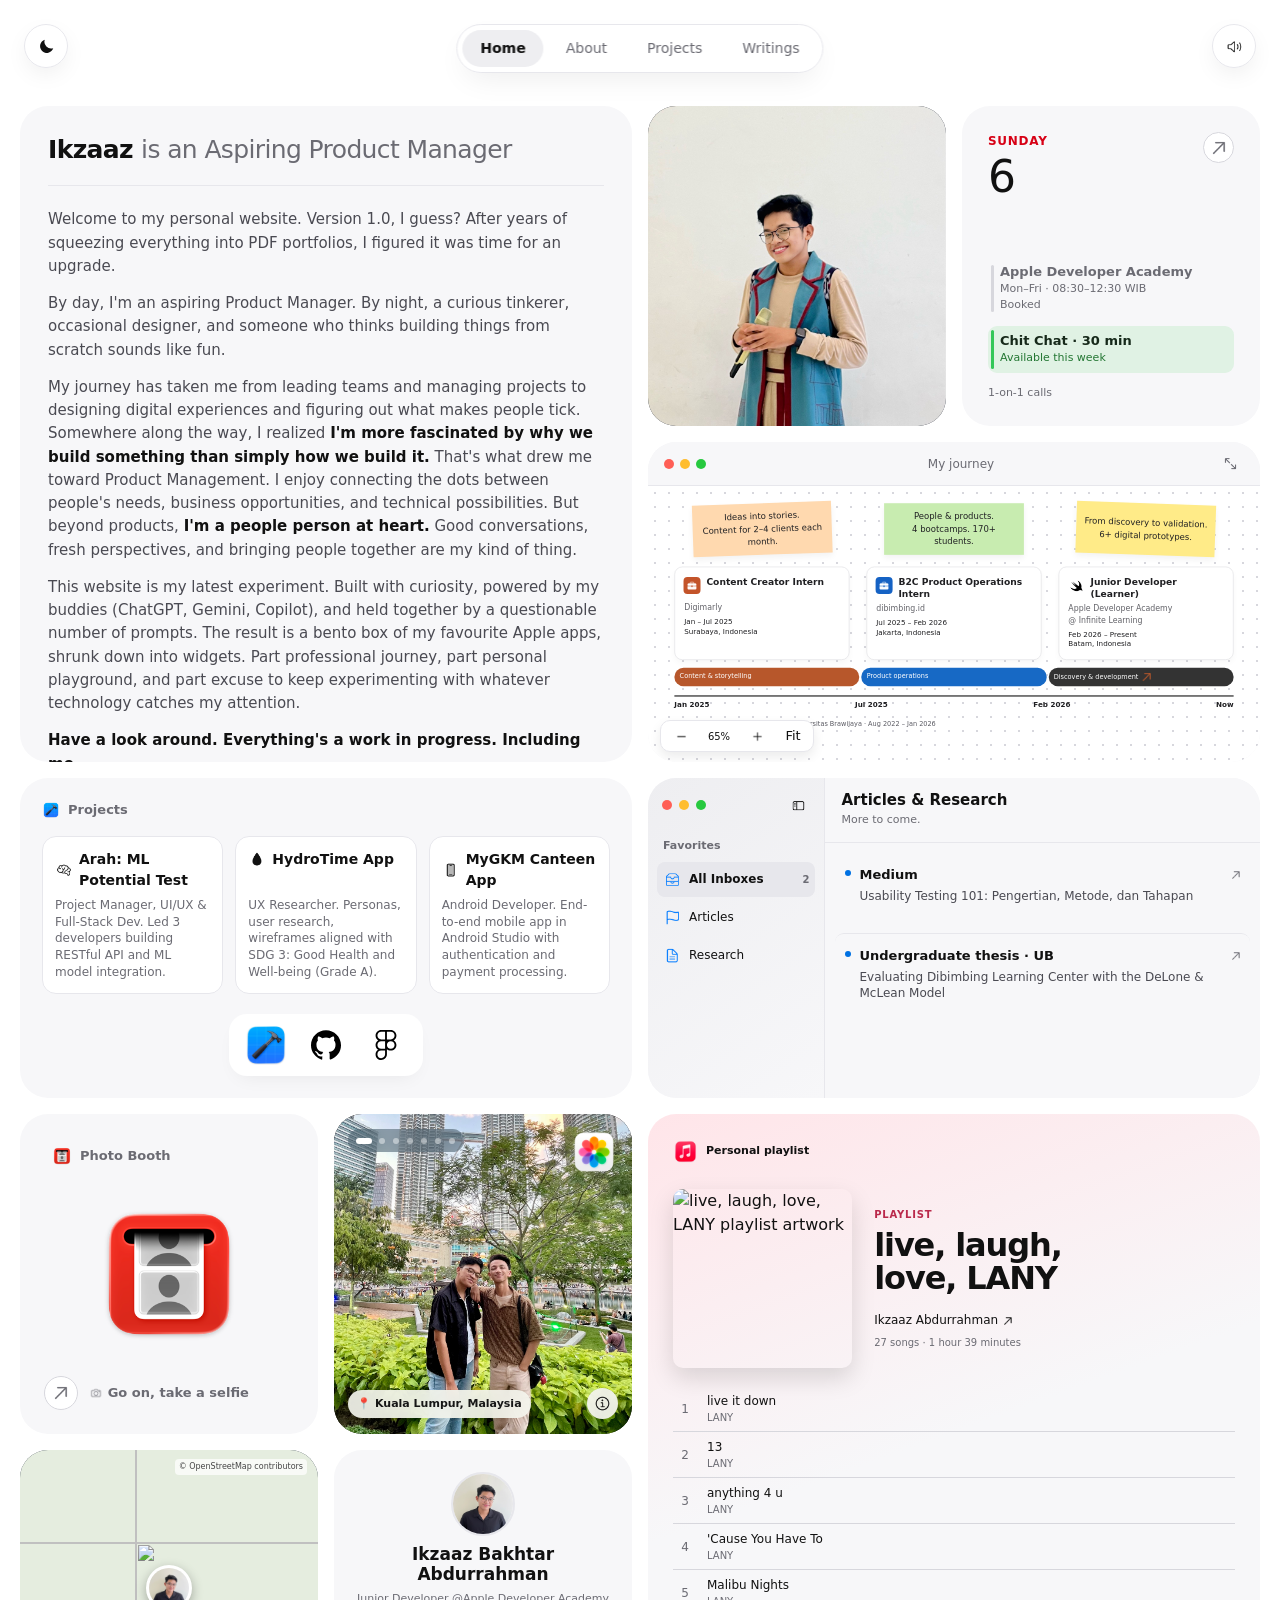
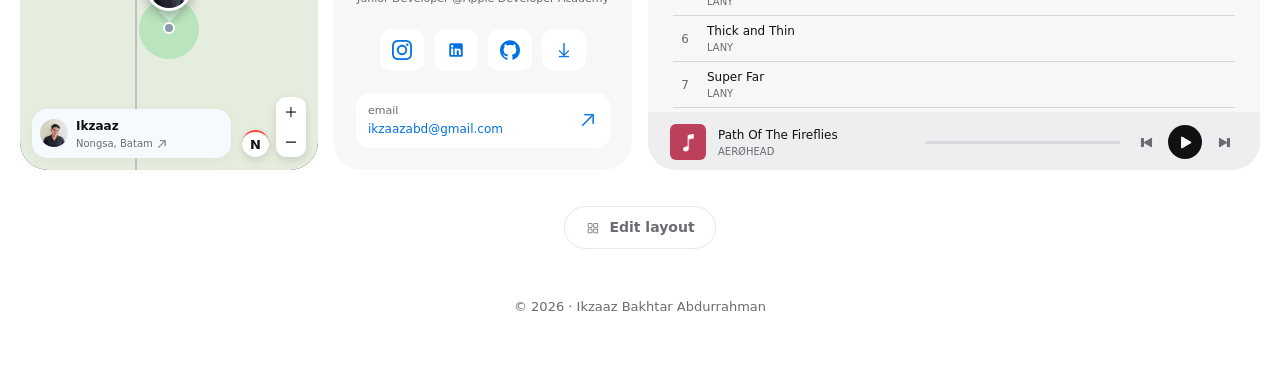
==== commit 46c24969: "Agent Host changes for agents/music-player-single-column-layout" ====
--- a/index.html
+++ b/index.html
@@ -66,7 +66,7 @@
             <p>Welcome to my personal website. Version 1.0, I guess? After years of squeezing everything into PDF portfolios, I figured it was time for an upgrade.</p>
             <p>By day, I'm an aspiring Product Manager. By night, a curious tinkerer, occasional designer, and someone who thinks building things from scratch sounds like fun.</p>
             <p>My journey has taken me from leading teams and managing projects to designing digital experiences and figuring out what makes people tick. Somewhere along the way, I realized <strong>I'm more fascinated by why we build something than simply how we build it.</strong> That's what drew me toward Product Management. I enjoy connecting the dots between people's needs, business opportunities, and technical possibilities. But beyond products, <strong>I'm a people person at heart.</strong> Good conversations, fresh perspectives, and bringing people together are my kind of thing.</p>
-            <p>This website is my latest experiment. Built with curiosity, powered by GPT-6 and Gemini Argon, and held together by a questionable number of prompts. The result is a bento box of my favourite Apple apps, shrunk down into widgets. Part professional journey, part personal playground, and part excuse to keep experimenting with whatever technology catches my attention.</p>
+            <p>This website is my latest experiment. Built with curiosity, powered by my buddies (ChatGPT, Gemini, Copilot), and held together by a questionable number of prompts. The result is a bento box of my favourite Apple apps, shrunk down into widgets. Part professional journey, part personal playground, and part excuse to keep experimenting with whatever technology catches my attention.</p>
             <p><strong>Have a look around. Everything's a work in progress. Including me.</strong></p>
           </div>
         </div>
@@ -94,7 +94,7 @@
             <span class="ch-time">Mon–Fri · 08:30–12:30 WIB</span><span class="ch-time">Booked</span>
           </li>
           <li class="ch-event ch-event--open">
-            <span class="ch-title">Coffee Chat · 30 min</span>
+            <span class="ch-title">Chit Chat · 30 min</span>
             <span class="ch-time ch-availability"><span class="ch-available">Available this week</span><span class="ch-book">Book it <span class="sf-symbol" data-symbol="symbols-arrow-up-right" aria-hidden="true"></span></span></span>
           </li>
         </ul>
@@ -358,7 +358,6 @@
 
     <div class="pb-tray"><p class="pb-tray-empty">Your photos will appear here. Click a photo to download.</p></div>
     <div class="pb-toolbar">
-      <span class="pb-mode" title="Single photo"><span class="sf-symbol" data-symbol="symbols-camera" aria-hidden="true"></span></span>
       <button class="pb-shutter" type="button" aria-label="Snap Photo"><span class="sf-symbol" data-symbol="symbols-camera" aria-hidden="true"></span></button>
       <button class="pb-effects-btn" type="button" aria-expanded="false">Effects</button>
     </div>
--- a/css/style.css
+++ b/css/style.css
@@ -2401,7 +2401,6 @@
 body.home-page .pb-effects-btn{ grid-column: 3; justify-self: end; min-width: 88px; background: #ceced0; color: #333; border-radius: 7px; font-size: 14px; font-weight: 400; }
 body.home-page .pb-effects-btn:hover{ background: #bfbfc3; }
 body.home-page .pb-effects-btn[aria-expanded="true"]{ background: #007aff; color: white; }
-body.home-page .pb-mode{ grid-column: 1; justify-self: start; padding: 8px 12px; border-radius: 7px; background: #007aff; color: #fff; }
 body.home-page .pb-effects-grid{ position: absolute; inset: 0; z-index: 12; display: grid; grid-template-columns: repeat(3,minmax(0,1fr)); grid-template-rows: repeat(3,minmax(0,1fr)); gap: 3px; padding: 3px; background: #333; }
 body.home-page .pb-effects-grid[hidden]{ display: none; }
 body.home-page .pb-effects-grid button{ position: relative; overflow: hidden; background: #111; color: white; }
@@ -2798,7 +2797,7 @@
   body.site-page .ambient-info small{ font-size: 9px; }
 }
 /* Mail's three distinct surfaces: sidebar, toolbar/category strip, message list. */
-body.site-page .tile--newsletter{ background: var(--card); }
+body.site-page .tile--newsletter{ background: var(--tile); }
 body.site-page .ml-sidebar{ width: 29%; min-width: 140px; padding: 15px 9px; background: linear-gradient(145deg, var(--glass-active), var(--tile)); gap: 3px; }
 body.site-page .ml-sidebar[hidden]{ display: none; }
 body.site-page .ml-window-controls{ display: flex; justify-content: space-between; align-items: center; margin: 0 5px 18px; }
@@ -2813,7 +2812,7 @@
 body.site-page .ml-secondary-heading{ margin-top: 19px; }
 body.site-page .ml-archive-label{ font-size: 10px; color: var(--muted); padding: 7px 6px 4px; }
 body.site-page .ml-source-label{ display: flex; gap: 7px; align-items: center; font-size: 11px; padding: 6px; color: var(--muted); }
-body.site-page .ml-main{ padding: 0; background: var(--card); }
+body.site-page .ml-main{ padding: 0; background: var(--tile); }
 body.site-page .ml-toolbar{ min-height: 65px; padding: 12px 16px; margin: 0; gap: 8px; }
 body.site-page .ml-title{ font-size: 15px; line-height: 1.2; }
 body.site-page .ml-sub{ font-size: 11px; margin-top: 3px; }
@@ -2828,7 +2827,7 @@
 body.site-page .ml-list li[hidden]{ display: none; }
 body.site-page .ml-list li + li{ border: 0; }
 body.site-page .ml-list li + li .ml-row{ border-top: 1px solid var(--line); }
-body.site-page .ml-row{ grid-template-columns: 6px minmax(0,1fr) 10px; padding: 12px 10px; gap: 8px; border-radius: 9px; min-height: 80px; }
+body.site-page .ml-row{ grid-template-columns: 6px minmax(0,1fr) 10px; padding: 12px 10px; gap: 8px; border-radius: 9px; min-height: 80px; background: transparent; }
 body.site-page .ml-dot{ width: 6px; height: 6px; margin-top: 5px; }
 body.site-page .ml-from{ font-size: 13px; font-weight: 700; }
 body.site-page .ml-subject{ font-size: 12px; line-height: 1.4; margin-top: 3px; }
@@ -3026,7 +3025,7 @@
 body.site-page .sw-app[data-app="projects"].is-active{ outline: none; }
 body.site-page .sw-app[data-app="projects"]:focus-visible{ outline: 2px solid #007aff; outline-offset: 2px; }
 body.site-page .tile--photos{ cursor: pointer; }
-body.site-page .ph-slide img{ transform: scale(1); }
+body.site-page .ph-slide img{ transform: scale(1); opacity: 1; filter: none; mix-blend-mode: normal; }
 body.site-page .ph-slide.is-active img{ animation: photo-drift 3.5s ease-out both; }
 body.site-page .ph-showing-info .ph-slide.is-active img{ animation-play-state: paused; }
 @keyframes photo-drift { from { transform: scale(1); } to { transform: scale(1.045) translateY(-.4%); } }
